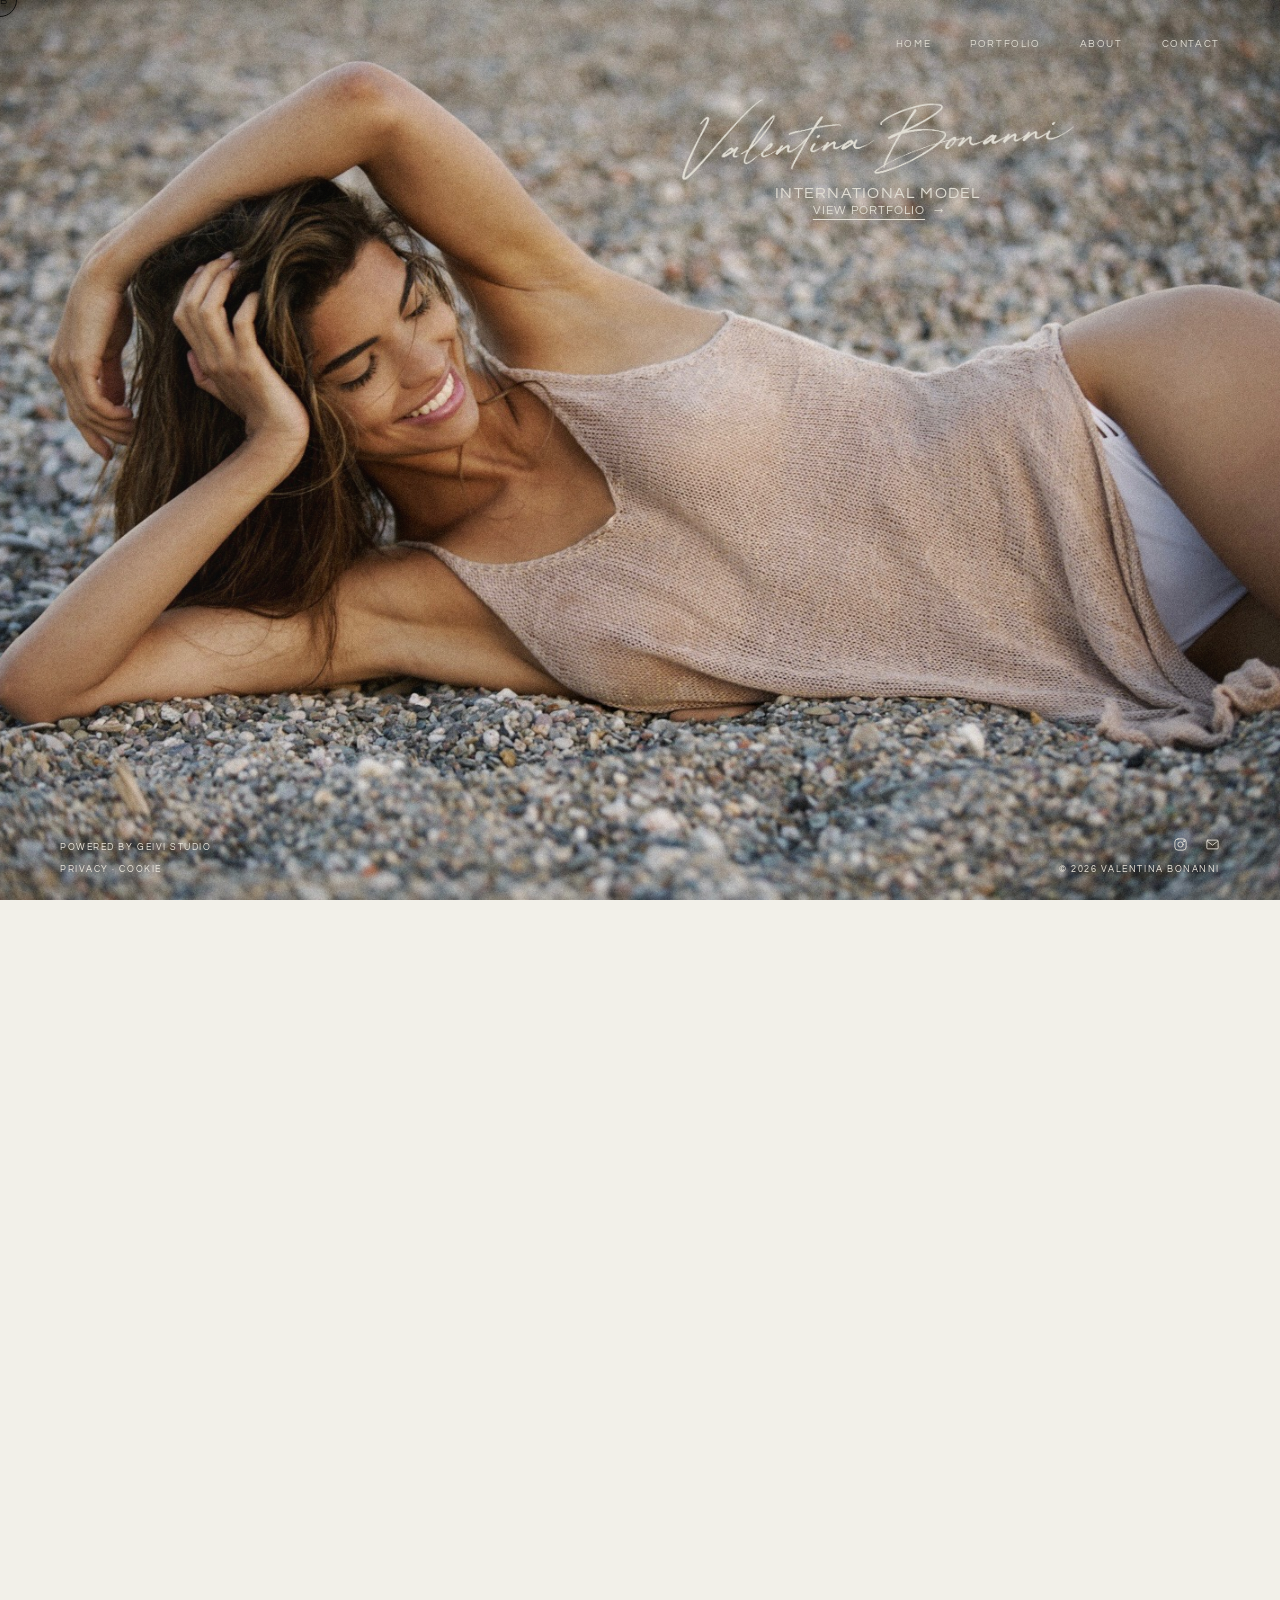
==== index.html @ 68a166e3 "bug scroll ios" ====
<!DOCTYPE html>

<html lang="en">

<head>
  <meta charset="utf-8" />
  <meta content="width=device-width,initial-scale=1" name="viewport" />
  <title>Valentina Bonanni — Model</title>
  <link href="https://fonts.googleapis.com" rel="preconnect" />
  <link crossorigin="" href="https://fonts.gstatic.com" rel="preconnect" />
  <link href="https://fonts.googleapis.com/css2?family=Questrial&amp;display=swap" rel="stylesheet" />
  <link href="css/style.css" rel="stylesheet" />
  <link href="css/responsive.css" rel="stylesheet" />
  <link href="favicon.ico" rel="icon" sizes="any" />
  <link href="favicon.png" rel="icon" type="image/png" />
  <link href="apple-touch-icon.png" rel="apple-touch-icon" />
  <style>
    @media (max-width: 800px) {
      .home-body .home-identity {
        transform: translateY(-10px) !important;
      }

      .home-body .home-copy {
        transform: translateY(-20px) !important;
      }

      .home-body .cta {
        font-size: 12px;
        opacity: 0.6;
      }
    }
  </style>
</head>

<body class="home-body" data-root=".">
  <header class="site-header home-header">
    <button aria-label="Menu" class="menu-toggle"><span></span><span></span></button>
    <nav class="nav"><a data-i18n="nav.home" href="index.html">HOME</a><a data-i18n="nav.portfolio"
        href="portfolio.html">PORTFOLIO</a><a data-i18n="nav.about" href="about.html">ABOUT</a><a
        data-i18n="nav.contact" href="contact.html">CONTACT</a></nav>
  </header>
  <div class="home-scroll-track">
  <div class="home-scroll-stage">
  <main class="home-hero" data-featured="home">
    <div class="home-identity">
      <a aria-label="Valentina Bonanni home" class="signature logo-signature" href="index.html"><img
          alt="Valentina Bonanni" src="assets/images/logo/valentina-bonanni-signature-home.png" /></a>
      <div class="home-identity-copy">
        <span class="home-role" data-i18n="home.role">INTERNATIONAL MODEL</span>
        <a class="home-identity-cta" href="portfolio.html"><span data-i18n="home.cta" style="text-decoration: underline; text-underline-offset: 5px; text-decoration-thickness: 1px;">VIEW PORTFOLIO</span><span
            aria-hidden="true">→</span></a>
      </div>
    </div>

    <div class="home-copy"><a class="cta" href="portfolio.html"><span data-i18n="home.cta" style="text-decoration: underline; text-underline-offset: 5px; text-decoration-thickness: 1px;">VIEW PORTFOLIO</span><span
          aria-hidden="true">→</span></a></div>
    <div class="home-footer" aria-label="Home footer">
      <span class="home-powered">POWERED BY GEIVI STUDIO</span>
      <span class="home-socials">
        <a href="https://www.instagram.com/valentinabonannir/" aria-label="Instagram" target="_blank"
          rel="noopener noreferrer"><svg viewBox="0 0 24 24" aria-hidden="true">
            <rect x="3" y="3" width="18" height="18" rx="5"></rect>
            <circle cx="12" cy="12" r="4.2"></circle>
            <circle cx="17.4" cy="6.7" r="1"></circle>
          </svg></a>
        <a href="contact.html" aria-label="Contact"><svg viewBox="0 0 24 24" aria-hidden="true">
            <rect x="3" y="5" width="18" height="14" rx="1.5"></rect>
            <path d="M4 7l8 6 8-6"></path>
          </svg></a>
      </span>
      <span class="home-legal"><span>PRIVACY</span><span aria-hidden="true"> · </span><span>COOKIE</span></span>
      <span class="home-copyright">© 2026 VALENTINA BONANNI</span>
    </div>
  </main>
  <section class="home-editorial-panel" aria-label="Portfolio categories">
    <a class="home-editorial-cover" href="fashion.html" aria-label="Fashion"><img data-home-panel="fashion" alt="Fashion" /><div class="cover-label"><span data-i18n="portfolio.fashion">FASHION</span></div></a>
    <a class="home-editorial-cover" href="commercial.html" aria-label="Commercial"><img data-home-panel="commercial" alt="Commercial" /><div class="cover-label"><span data-i18n="portfolio.commercial">COMMERCIAL</span></div></a>
    <a class="home-editorial-cover" href="beauty.html" aria-label="Beauty"><img data-home-panel="beauty" alt="Beauty" /><div class="cover-label"><span data-i18n="portfolio.beauty">BEAUTY</span></div></a>
    <a class="home-editorial-cover" href="digitals.html" aria-label="Digitals"><img data-home-panel="digitals" alt="Digitals" /><div class="cover-label"><span data-i18n="portfolio.digitals">DIGITALS</span></div></a>
  </section>
  <section class="home-final-panel" aria-label="Final editorial image">
    <div class="home-final-footer"></div>
  </section>
  </div>
  </div>
  <script src="js/main.js"></script>
  <script src="js/home-scroll.js"></script>
</body>

</html>
---- css/style.css ----
@import url('https://fonts.googleapis.com/css2?family=Questrial&display=swap');
@import url('https://fonts.googleapis.com/css2?family=Space+Mono:wght@400;700&display=swap');

:root {
  --bg: #f2f0e9;
  --ink: #292824;
  --muted: #77736b;
  --line: #d5d0c6;
  --gap: 18px
}

* {
  box-sizing: border-box
}

html {
  scroll-behavior: smooth
}

body {
  margin: 0;
  background: var(--bg);
  color: var(--ink);
  font-family: Arial, Helvetica, sans-serif;
  font-size: 12px;
  letter-spacing: .08em
}

a {
  color: inherit;
  text-decoration: none
}

img {
  display: block;
  width: 100%
}

.shell {
  min-height: 100vh;
  padding: 28px 38px 22px;
  display: flex;
  flex-direction: column
}

.site-header {
  height: 52px;
  display: flex;
  align-items: flex-start;
  justify-content: space-between;
  position: relative;
  z-index: 5
}

.signature {
  font-family: "Brush Script MT", "Segoe Script", cursive;
  font-size: 26px;
  letter-spacing: 0;
  line-height: 1
}

.nav {
  display: flex;
  gap: 28px;
  align-items: center;
  text-transform: uppercase;
  font-size: 9px;
  letter-spacing: .14em
}

.nav a {
  padding: 4px 0;
  border-bottom: 1px solid transparent
}


.lang {
  display: flex;
  gap: 8px;
  margin-left: 12px
}

.lang button {
  border: 0;
  background: none;
  padding: 0;
  font: inherit;
  font-size: 11px;
  color: var(--muted);
  cursor: pointer
}

.lang button.active {
  color: var(--ink);
  text-decoration: underline
}

.page {
  flex: 1
}

.footer {
  min-height: 38px;
  display: flex;
  justify-content: space-between;
  align-items: flex-end;
  text-transform: uppercase;
  font-size: 8px;
  letter-spacing: .16em
}

.socials {
  display: flex;
  gap: 12px
}

.script-title {
  font-family: "Brush Script MT", "Segoe Script", cursive;
  font-size: 35px;
  font-weight: 400;
  letter-spacing: 0;
  margin: 0 0 14px
}

.eyebrow {
  text-transform: uppercase;
  line-height: 1.6;
  font-size: 10px
}

.arrow {
  margin-left: 10px
}

.home-page {
  display: grid;
  grid-template-columns: minmax(0, 1.25fr) minmax(300px, .75fr);
  gap: 5vw;
  align-items: center
}

.home-photo {
  height: calc(100vh - 140px);
  min-height: 520px;
  background: #d8d4cb url('../assets/images/home/hero.jpg') center/cover no-repeat
}

.home-copy {
  max-width: 270px
}

.home-copy h1 {
  font-size: 19px;
  line-height: 1.5;
  letter-spacing: .18em;
  font-weight: 500;
  margin: 0 0 42px
}

.cta {
  text-transform: uppercase;
  font-size: 9px;
  letter-spacing: .18em;
  border-bottom: 1px solid var(--ink);
  padding-bottom: 5px
}

.portfolio-intro {
  padding: 5vh 0 4vh;
  max-width: 420px
}

.portfolio-covers {
  display: grid;
  grid-template-columns: 1fr 1fr;
  gap: 22px;
  max-width: 900px
}

.cover {
  position: relative;
  aspect-ratio: 1.12/1;
  overflow: hidden;
  background: #d6d2ca
}

.cover img {
  height: 100%;
  object-fit: cover;
  filter: brightness(.82)
}

.cover-label {
  position: absolute;
  left: 24px;
  bottom: 24px;
  color: #fff;
  text-transform: uppercase;
  font-size: 21px;
  letter-spacing: .14em
}

.cover-label small {
  display: block;
  font-size: 8px;
  margin-top: 14px
}

.gallery-head {
  display: flex;
  justify-content: space-between;
  align-items: flex-start;
  padding: 4vh 0 3vh
}

.gallery {
  columns: 3;
  column-gap: var(--gap)
}

.gallery-item {
  break-inside: avoid;
  margin: 0 0 var(--gap);
  overflow: hidden;
  background: #ddd8cf
}

.gallery-item img {
  width: 100%;
  height: auto;
  transition: transform .5s ease
}

.gallery-item:hover img {
  transform: scale(1.015)
}

.gallery-item.tall img {
  aspect-ratio: 3/4.6;
  object-fit: cover
}

.gallery-item.portrait img {
  object-fit: cover
}

.gallery-item.square img {
  aspect-ratio: 1/1;
  object-fit: cover
}

.gallery-item.landscape img {
  aspect-ratio: 4/3;
  object-fit: cover
}

.about-wrap {
  display: grid;
  grid-template-columns: minmax(300px, 440px) minmax(300px, 520px);
  gap: 7vw;
  align-items: center;
  max-width: 1050px;
  margin: 4vh auto
}

.about-photo {
  aspect-ratio: 4/5;
  background: #d8d4cb
}

.about-photo img {
  height: 100%;
  object-fit: cover
}

.about-copy h1,
.contact-copy h1 {
  font-size: 15px;
  letter-spacing: .14em
}

.about-copy p,
.contact-copy p {
  line-height: 1.8;
  letter-spacing: .05em;
  color: #514f49;
  text-align: justify;
}

.measurements {
  border-top: 1px solid var(--line);
  margin-top: 38px;
  padding-top: 24px;
  display: grid;
  grid-template-columns: repeat(4, 1fr);
  gap: 26px
}

.measurement b {
  display: block;
  font-size: 8px;
  text-transform: uppercase;
  margin-bottom: 8px
}

.measurement span {
  font-size: 9px;
  color: #55524c
}

.contact-wrap {
  display: grid;
  grid-template-columns: 1fr minmax(300px, 440px);
  gap: 8vw;
  align-items: center;
  max-width: 1050px;
  margin: 3vh auto
}

.contact-copy {
  max-width: 410px
}

.contact-copy .script-title {
  margin-bottom: 65px
}

.contact-copy h1 {
  font-size: 45px;
  line-height: 1.35;
  margin-bottom: 24px
}

.contact-details {
  margin-top: 35px;
  display: grid;
  gap: 10px
}

.contact-details b {
  display: block;
  font-size: 9px;
  text-transform: uppercase;
  margin-bottom: 8px
}

.contact-photo img {
  height: 100%;
  object-fit: cover
}

.placeholder {
  height: 100%;
  display: grid;
  place-items: center;
  color: #77736b;
  text-transform: uppercase;
  font-size: 9px;
  letter-spacing: .16em;
  border: 1px solid #d4cfc5
}

.menu-toggle {
  display: none;
  border: 0;
  background: none;
  font-size: 20px
}

.empty {
  padding: 80px 0;
  color: var(--muted)
}

/* V2: signature identity + four portfolio worlds */
.signature,
.footer-signature,
.script-title {
  font-family: "Snell Roundhand", "Segoe Script", "Brush Script MT", cursive;
  font-weight: 400;
  letter-spacing: 3.5px
}

.footer {
  position: relative
}

.footer-signature {
  position: absolute;
  left: 50%;
  transform: translateX(-50%);
  bottom: -1px;
  font-size: 23px;
  white-space: nowrap;
  text-transform: none
}

.home-categories {
  display: grid;
  grid-template-columns: repeat(4, 1fr);
  border-top: 1px solid var(--line);
  border-bottom: 1px solid var(--line);
  margin: 34px 0 28px
}

.home-category {
  min-height: 112px;
  padding: 22px 20px;
  display: flex;
  align-items: flex-end;
  justify-content: space-between;
  border-right: 1px solid var(--line);
  font-family: "Snell Roundhand", "Segoe Script", "Brush Script MT", cursive;
  font-size: 29px;
  letter-spacing: 0;
  transition: background .25s ease
}

.home-category:last-child {
  border-right: 0
}

.home-category:hover {
  background: rgba(41, 40, 36, .035)
}

.category-arrow {
  font-family: Arial, Helvetica, sans-serif;
  font-size: 13px;
  margin-bottom: 7px
}

.portfolio-covers-four {
  grid-template-columns: repeat(4, 1fr);
  max-width: 1180px
}

.portfolio-covers-four .cover {
  aspect-ratio: 4/6
}

.portfolio-covers-four .cover-label {
  left: 18px;
  bottom: 18px
}

.about-copy>.script-title {
  font-size: 48px;
  margin-bottom: 24px
}


/* V3: sticky navigation */
.site-header {
  position: sticky;
  top: 0;
  z-index: 100;
  height: 64px;
  align-items: center;
  margin: -28px -38px 0;
  padding: 12px 38px 10px;
  background: linear-gradient(180deg, rgba(207, 202, 191, .98) 0%, rgba(225, 221, 211, .96) 62%, rgba(242, 240, 233, .92) 100%);
  backdrop-filter: blur(10px);
  -webkit-backdrop-filter: blur(10px);
  border-bottom: 1px solid rgba(41, 40, 36, .08)
}

.category-topline {
  display: flex;
  align-items: center;
  gap: 22px
}

.home-back {
  width: 38px;
  height: 38px;
  border: 1px solid rgba(41, 40, 36, .32);
  border-radius: 50%;
  display: inline-flex;
  align-items: center;
  justify-content: center;
  flex: 0 0 auto;
  transition: transform .25s ease, background .25s ease, border-color .25s ease
}

.home-back svg {
  width: 17px;
  height: 17px;
  fill: none;
  stroke: currentColor;
  stroke-width: 1.25;
  stroke-linecap: round;
  stroke-linejoin: round
}

.home-back:hover {
  transform: translateX(-3px);
  background: rgba(41, 40, 36, .055);
  border-color: rgba(41, 40, 36, .58)
}

/* V4 — approved home direction */
.home-body {
  min-height: 100vh;
  background: #c9c3b9;
  color: #272622;
  overflow-x: hidden;
  font-family: "Inter", "Helvetica Neue", Arial, sans-serif
}

.home-body .site-header {
  position: fixed;
  top: 0;
  left: 0;
  right: 0;
  margin: 0;
  height: 88px;
  padding: 25px 4.7vw;
  align-items: center;
  background: transparent;
  border: 0;
  color: #292824;
  transition: background .35s ease, color .35s ease, box-shadow .35s ease;
  z-index: 1000
}

.home-body .site-header.scrolled {
  background: linear-gradient(180deg, rgba(32, 30, 27, .88), rgba(32, 30, 27, .70));
  color: #f4f0e8;
  box-shadow: 0 1px 0 rgba(255, 255, 255, .08);
  backdrop-filter: blur(10px);
  -webkit-backdrop-filter: blur(10px)
}

.home-body .signature {
  font-family: "Italianno", "Snell Roundhand", "Segoe Script", cursive;
  font-size: 38px;
  line-height: 1;
  color: inherit;
  text-shadow: 0 1px 12px rgba(245, 240, 231, .18)
}

.home-body .nav {
  gap: 39px;
  font-family: "Inter", "Helvetica Neue", sans-serif;
  font-size: 8px;
  font-weight: 400;
  letter-spacing: .16em;
  color: inherit
}

.home-body .nav a {
  border: 0;
  padding: 5px 0
}

.home-body .nav a:hover {
  opacity: .55
}

.home-hero {
  position: relative;
  width: 100%;
  height: 100vh;
  min-height: 620px;
  background-position: center center;
  background-size: cover;
  background-repeat: no-repeat
}

.home-hero::after {
  content: "";
  position: absolute;
  inset: 0;
  background: linear-gradient(90deg, rgba(240, 235, 225, .06), transparent 48%, rgba(240, 235, 225, .04));
  pointer-events: none
}

.home-body .home-copy {
  position: absolute;
  z-index: 2;
  left: 68%;
  top: 49%;
  transform: translateY(-50%);
  width: 270px;
  color: #302f2b
}

.home-body .home-copy h1 {
  font-family: "Inter", "Helvetica Neue", sans-serif;
  font-size: 26px;
  font-weight: 500;
  line-height: 1.42;
  letter-spacing: .15em;
  margin: 0 0 58px;
  text-transform: uppercase
}

.home-body .cta {
  display: inline-flex;
  align-items: center;
  gap: 20px;
  border: 0;
  padding: 0;
  font-family: "Inter", "Helvetica Neue", sans-serif;
  font-size: 12px;
  font-weight: 700;
  letter-spacing: .19em;
  text-transform: uppercase;
  transition: gap .25s ease, opacity .25s ease
}

.home-body .cta:hover {
  gap: 27px;
  opacity: .65
}

.home-footer {
  position: absolute;
  z-index: 5;
  left: 0;
  right: 0;
  bottom: 0;
  height: 68px;
  padding: 0 4.7vw 26px;
  display: flex;
  align-items: flex-end;
  justify-content: space-between;
  color: #eee9df;
  font-family: "Inter", "Helvetica Neue", sans-serif;
  font-size: 7px;
  font-weight: 400;
  letter-spacing: .17em;
  text-transform: uppercase;
  text-shadow: 0 1px 7px rgba(0, 0, 0, .25)
}

.home-socials {
  display: flex;
  align-items: center;
  gap: 17px
}

.home-socials a {
  display: block;
  width: 15px;
  height: 15px
}

.home-socials svg {
  width: 15px;
  height: 15px;
  fill: none;
  stroke: currentColor;
  stroke-width: 1.35;
  stroke-linecap: round;
  stroke-linejoin: round
}

/* V7 — signature logo + VB custom cursor */
.logo-signature {
  display: block;
  width: 190px;
  height: auto;
  line-height: 0
}

.logo-signature img {
  display: block;
  width: 100%;
  height: auto;
  object-fit: contain
}

.home-body .logo-signature {
  width: 205px
}

.vb-cursor {
  position: fixed;
  left: 0;
  top: 0;
  z-index: 99999;
  width: 34px;
  height: 34px;
  border: 1px solid currentColor;
  border-radius: 50%;
  display: flex;
  align-items: center;
  justify-content: center;
  font-family: "Bodoni Moda", serif;
  font-size: 11px;
  font-weight: 400;
  letter-spacing: .03em;
  color: #292824;
  pointer-events: none;
  transform: translate(-50%, -50%);
  transition: width .18s ease, height .18s ease, color .25s ease, background .25s ease, border-color .25s ease;
  mix-blend-mode: difference
}

.vb-cursor::after {
  content: "VB"
}

.vb-cursor.is-link {
  width: 44px;
  height: 44px
}

@media (pointer:fine) {

  body,
  body a,
  body button {
    cursor: none
  }
}

@media (pointer:coarse),
(max-width:800px) {
  .vb-cursor {
    display: none !important
  }

  body,
  body a,
  body button {
    cursor: auto
  }
}

/* V8 — clean transparent signature + darker VB cursor */
.logo-signature img {
  background: transparent !important
}

.vb-cursor {
  color: #11110f;
  border-color: #11110f;
  border-width: 1.5px;
  background: rgba(17, 17, 15, .08);
  mix-blend-mode: normal;
  font-weight: 500
}

.vb-cursor.is-link {
  background: rgba(17, 17, 15, .13)
}


/* V10 — Space Mono typography + refined portfolio hover */
body,
.nav,
.lang button,
.eyebrow,
.cta,
.cover-label,
.cover-label small,
.gallery-head>span,
.about-copy,
.about-copy h1,
.about-copy p,
.measurements,
.measurement b,
.measurement span,
.contact-copy h1,
.contact-copy p,
.contact-details,
.contact-details b,
.footer,
.home-body,
.home-body .nav,
.home-body .home-copy h1,
.home-body .cta,
.home-footer,
.category-arrow,
.empty,
.placeholder,
.menu-toggle {
  font-family: 'Space Mono', monospace;
}

/* About is intentionally NOT an editorial/script title. */
.about-copy>.script-title {
  font-family: 'Space Mono', monospace;
  font-weight: 400;
  letter-spacing: .08em;
}

/* These page titles keep the established editorial/script identity. */
.portfolio-intro>.script-title,
.category-topline>.script-title,
.contact-copy>.script-title {
  font-family: "Snell Roundhand", "Segoe Script", "Brush Script MT", cursive;
  font-weight: 400;
  letter-spacing: 0;
}

/* Elegant zoom for the four Portfolio cover images. */
.portfolio-covers .cover img {
  transform: scale(1);
  transition: transform .85s cubic-bezier(.22, .61, .36, 1), filter .55s ease;
  will-change: transform;
}

.portfolio-covers .cover:hover img {
  transform: scale(1.055);
  filter: brightness(.88);
}

.portfolio-covers .cover-label {
  transition: transform .55s cubic-bezier(.22, .61, .36, 1);
}

.portfolio-covers .cover:hover .cover-label {
  transform: translateY(-4px);
}

/* V11 — Portfolio footer uses the real signature asset and icon-only socials */
.footer-logo {
  width: 150px;
  height: auto;
  line-height: 0;
  bottom: -4px
}

.footer-logo img {
  display: block;
  width: 100%;
  height: auto;
  background: transparent;
  object-fit: contain
}

.footer-icons {
  display: flex;
  align-items: center;
  gap: 17px
}

.footer-icons a {
  display: block;
  width: 15px;
  height: 15px;
  line-height: 0
}

.footer-icons svg {
  display: block;
  width: 15px;
  height: 15px;
  fill: none;
  stroke: currentColor;
  stroke-width: 1.35;
  stroke-linecap: round;
  stroke-linejoin: round
}


/* V12 repaired — breathing room, unified footer, reliable image reveal */
.portfolio-page,
.gallery-page {
  padding-bottom: 2px
}

.home-back {
  display: inline-flex !important;
  align-items: center;
  justify-content: center;
  width: auto !important;
  height: auto !important;
  border: 0 !important;
  border-radius: 0 !important;
  font-family: "Space Mono", monospace;
  font-size: 24px;
  font-weight: 400;
  line-height: 1;
  color: var(--ink);
  transition: transform .35s cubic-bezier(.22, .61, .36, 1), opacity .25s ease
}

.home-back:hover {
  transform: translateX(-4px);
  opacity: .58
}

.footer-logo {
  position: absolute;
  left: 88%;
  transform: translateX(-50%);
  width: 150px;
  height: auto;
  line-height: 0;
  bottom: -4px
}

.footer-logo img {
  display: block;
  width: 100%;
  height: auto;
  background: transparent;
  object-fit: contain
}

.footer-icons {
  display: flex;
  align-items: center;
  gap: 17px
}

.footer-icons a {
  display: block;
  width: 15px;
  height: 15px;
  line-height: 0
}

.footer-icons svg {
  display: block;
  width: 15px;
  height: 15px;
  fill: none;
  stroke: currentColor;
  stroke-width: 1.35;
  stroke-linecap: round;
  stroke-linejoin: round
}

/* Elements remain visible by default. JS only adds .reveal-ready when observer is active. */
.portfolio-covers .cover img,
.gallery-item img {
  transition: transform .8s cubic-bezier(.22, .61, .36, 1), filter .55s ease
}

.portfolio-covers .cover:hover img,
.gallery-item:hover img {
  transform: scale(1.035)
}

.reveal-ready {
  opacity: 0;
  transform: translateY(26px);
  transition: opacity .82s ease, transform .82s cubic-bezier(.22, .61, .36, 1)
}

.reveal-ready.is-visible {
  opacity: 1;
  transform: translateY(0);
  border-radius: 10px;
}

@media (prefers-reduced-motion:reduce) {
  .reveal-ready {
    opacity: 1 !important;
    transform: none !important;
    transition: none !important
  }

  .portfolio-covers .cover img,
  .gallery-item img {
    transition: none !important
  }
}

/* V13 — Portfolio cinematic hover: muted at rest, full colour + VIEW on hover */
.portfolio-covers .cover::after {
  content: "";
  position: absolute;
  inset: 0;
  z-index: 1;
  background: rgba(18, 17, 15, .22);
  pointer-events: none;
  transition: background .75s cubic-bezier(.22, .61, .36, 1);
}

.portfolio-covers .cover img {
  filter: brightness(.72) saturate(.72);
  transform: scale(1);
  transition: transform .9s cubic-bezier(.22, .61, .36, 1), filter .75s cubic-bezier(.22, .61, .36, 1);
}

.portfolio-covers .cover:hover img {
  filter: brightness(1) saturate(1);
  transform: scale(1.07);
}

.portfolio-covers .cover:hover::after {
  background: rgba(18, 17, 15, .03)
}

.portfolio-covers .cover-label {
  z-index: 2
}

.portfolio-covers .cover-label small {
  display: none
}

.portfolio-covers .cover::before {
  content: "VIEW  →";
  position: absolute;
  left: 50%;
  top: 50%;
  z-index: 3;
  transform: translate(-50%, -38%);
  opacity: 0;
  color: #fff;
  font-family: 'Space Mono', monospace;
  font-size: 10px;
  font-weight: 400;
  letter-spacing: .20em;
  line-height: 1;
  white-space: nowrap;
  pointer-events: none;
  transition: opacity .45s ease, transform .55s cubic-bezier(.22, .61, .36, 1);
}

.portfolio-covers .cover:hover::before {
  opacity: 1;
  transform: translate(-50%, -50%);
}

@media (hover:none) {
  .portfolio-covers .cover::before {
    display: none
  }

  .portfolio-covers .cover img {
    filter: brightness(.84) saturate(.88)
  }
}

@media (prefers-reduced-motion:reduce) {

  .portfolio-covers .cover::before,
  .portfolio-covers .cover::after {
    transition: none !important
  }
}

/* V14 — slower, more visible VIEW entrance / exit */
.portfolio-covers .cover::before {
  font-size: 16px;
  font-weight: 500;
  letter-spacing: .24em;
  transform: translate(-50%, -22%);
  opacity: 0;
  transition:
    opacity .85s cubic-bezier(.22, .61, .36, 1),
    transform 1.05s cubic-bezier(.16, 1, .3, 1),
    letter-spacing 1.05s cubic-bezier(.16, 1, .3, 1);
}

.portfolio-covers .cover:hover::before {
  opacity: 1;
  transform: translate(-50%, -50%);
  letter-spacing: .18em;
  transition-delay: .10s;
}

/* V15 — unified navigation typography */
.nav,
.home-body .nav {
  font-size: 10px;
  font-weight: 500;
}


/* V16 — About composition + truly transparent Home header at top */
.about-wrap {
  display: block;
  max-width: 1050px;
  margin: 4vh auto
}

.about-top {
  display: grid;
  grid-template-columns: minmax(300px, 440px) minmax(300px, 520px);
  gap: 7vw;
  align-items: start
}

.about-copy {
  padding-top: 0
}

.about-copy>.script-title {
  margin-top: 0
}

.about-inline-signature {
  width: 190px;
  max-width: 55%;
  height: auto;
  margin-top: 28px;
  background: transparent;
  object-fit: contain
}

.about-wrap>.measurements {
  width: 100%;
  margin-top: 38px;
  padding-top: 24px
}

.home-body .site-header:not(.scrolled) {
  background: transparent !important;
  background-color: transparent !important;
  box-shadow: none !important;
  backdrop-filter: none !important;
  -webkit-backdrop-filter: none !important;
  border-bottom-color: transparent !important
}


/* V17 — requested refinements */
.home-body .site-header.scrolled {
  background: linear-gradient(180deg, rgb(32 30 27 / 33%), rgb(32 30 27 / 24%));
  box-shadow: 0 1px 0 rgba(255, 255, 255, .035);
  backdrop-filter: blur(7px);
  -webkit-backdrop-filter: blur(7px);
}

.about-wrap {
  margin-bottom: 100px;
}

.contact-wrap {
  margin-bottom: 100px;
}

.measurements-section {
  width: 100%;
  border-top: 1px solid var(--line);
  margin-top: 38px;
  padding-top: 24px;
}

.measurements-section {
  margin-bottom: 80px;
}

.measurements-title {
  margin: 0 0 26px;
  font-family: 'Space Mono', monospace;
  font-size: 10px;
  font-weight: 500;
  letter-spacing: .14em;
  text-transform: uppercase;
}

.about-wrap>.measurements-section .measurements {
  border-top: 0;
  margin-top: 0;
  padding-top: 0;
}

.home-back {
  font-size: 0 !important;
  line-height: 0;
}

.home-back svg {
  width: 27px;
  height: 14px;
  fill: none;
  stroke: currentColor;
  stroke-width: .85;
  stroke-linecap: round;
  stroke-linejoin: round;
  overflow: visible;
}

/* V18 — full-width portfolio covers */
.portfolio-covers.portfolio-covers-four {
  width: 100%;
  max-width: none;
  grid-template-columns: repeat(4, minmax(0, 1fr));
}


/* V22 — Contact mobile hierarchy: title above, copy + photo below */
.contact-mobile-title {
  display: none;
}

.contact-mobile-layout {
  max-width: 1050px;
  margin: 3vh auto;
}

.contact-mobile-layout>.contact-wrap {
  margin-left: 0;
  margin-right: 0;
}


/* V25 — unified About/Contact hierarchy on desktop and mobile */
.about-page-title,
.contact-page-title {
  display: block;
  margin: 0 0 34px;
  letter-spacing: 3.5px;
}

.about-copy-title {
  display: block;
  margin: 0 0 18px;
  font-family: 'Space Mono', monospace;
  font-size: 12px;
  font-weight: 500;
  line-height: 1.35;
  letter-spacing: .12em;
  text-transform: uppercase;
}

.contact-mobile-layout>.contact-wrap {
  margin-top: 0;
}

/* V28 — elegant contact form */
.contact-form {
  margin-top: 30px;
  display: grid;
  gap: 20px;
  max-width: 100%;
  position: relative;
  z-index: 30;
}

.contact-form label {
  display: grid;
  gap: 8px
}

.contact-form label>span {
  font-family: 'Space Mono', monospace;
  font-size: 8px;
  font-weight: 700;
  letter-spacing: .16em;
  text-transform: uppercase
}

.contact-form input,
.contact-form select,
.contact-form textarea {
  width: 100%;
  border: 0;
  border-bottom: 1px solid var(--line);
  border-radius: 0;
  background: transparent;
  color: var(--ink);
  padding: 7px 0 10px;
  font: 400 10px/1.6 'Space Mono', monospace;
  letter-spacing: .04em;
  outline: none
}

.contact-form textarea {
  resize: vertical;
  min-height: 74px
}

.contact-form select {
  appearance: none;
  -webkit-appearance: none;
  background-image: linear-gradient(45deg, transparent 50%, var(--ink) 50%), linear-gradient(135deg, var(--ink) 50%, transparent 50%);
  background-position: calc(100% - 8px) 50%, calc(100% - 4px) 50%;
  background-size: 4px 4px, 4px 4px;
  background-repeat: no-repeat;
  padding-right: 20px
}

.contact-form input:focus,
.contact-form select:focus,
.contact-form textarea:focus {
  border-bottom-color: var(--ink)
}

.contact-form button {
  margin-top: 4px;
  width: 100%;
  border: 1px solid var(--ink);
  background: var(--ink);
  color: var(--bg);
  padding: 14px 18px;
  display: flex;
  justify-content: center;
  align-items: center;
  gap: 24px;
  font: 700 9px/1 'Space Mono', monospace;
  letter-spacing: .18em;
  text-transform: uppercase;
  cursor: pointer;
  transition: background .3s ease, color .3s ease
}

.contact-form button:hover {
  background: transparent;
  color: var(--ink)
}

/* V31 — Representation / interactive Europe map */
.representation {
  position: relative
}

.representation-head {
  display: flex;
  justify-content: space-between;
  align-items: flex-end;
  gap: 40px;
  margin-bottom: 26px
}

.representation-kicker {
  margin: 0 0 16px;
  font-family: 'Space Mono', monospace;
  font-size: 9px;
  font-weight: 500;
  letter-spacing: .18em;
  text-transform: uppercase;
  color: var(--muted)
}

.representation-head h2 {
  margin: 0;
  font-family: "Snell Roundhand", "Segoe Script", "Brush Script MT", cursive;
  font-size: 44px;
  font-weight: 400;
  letter-spacing: 0;
  line-height: 1
}

.representation-copy {
  max-width: 330px;
  margin: 0 0 3px;
  font-family: 'Space Mono', monospace;
  font-size: 9px;
  line-height: 1.8;
  letter-spacing: .05em;
  color: var(--muted)
}

.representation-map {
  position: relative;
  width: 100%;
  height: min(61vw, 650px);
  min-height: 500px;
  overflow: hidden;
  background: linear-gradient(180deg, rgba(255, 255, 255, .08), rgba(255, 255, 255, 0));
  border-top: 1px solid rgba(41, 40, 36, .08);
}

.europe-map {
  position: absolute;
  inset: 3% 3% 0;
  width: 94%;
  height: 94%;
  overflow: visible
}

.map-lines {
  fill: rgba(41, 40, 36, .018);
  stroke: rgba(41, 40, 36, .31);
  stroke-width: 1.1;
  vector-effect: non-scaling-stroke
}

.map-detail {
  fill: none;
  stroke: rgba(41, 40, 36, .10);
  stroke-width: .7;
  stroke-dasharray: 2 7;
  vector-effect: non-scaling-stroke
}

.agency-marker {
  position: absolute;
  z-index: 3;
  display: flex;
  align-items: center;
  gap: 9px;
  transform: translate(-9px, -9px);
  font-family: 'Space Mono', monospace
}

.agency-marker button {
  position: relative;
  width: 18px;
  height: 18px;
  padding: 0;
  border: 0;
  background: transparent;
  cursor: pointer
}

.agency-marker button::before {
  content: "";
  position: absolute;
  inset: 1px;
  border: 1px solid rgba(41, 40, 36, .35);
  border-radius: 50%;
  transform: scale(.65);
  opacity: 0;
  transition: transform .6s cubic-bezier(.16, 1, .3, 1), opacity .45s ease
}

.agency-marker button::after {
  content: "";
  position: absolute;
  inset: 7px;
  border-radius: 50%;
  background: var(--ink);
  transition: transform .45s cubic-bezier(.16, 1, .3, 1)
}

.agency-marker button span {
  position: absolute;
  inset: 5px;
  border: 1px solid rgba(41, 40, 36, .42);
  border-radius: 50%;
  animation: agencyPulse 3.2s ease-out infinite
}

.agency-marker em {
  font-style: normal;
  font-size: 8px;
  font-weight: 500;
  letter-spacing: .12em;
  text-transform: uppercase;
  white-space: nowrap;
  transition: opacity .35s ease, transform .45s cubic-bezier(.16, 1, .3, 1)
}

.agency-marker:hover button::before,
.agency-marker.is-active button::before {
  transform: scale(1.35);
  opacity: 1
}

.agency-marker:hover button::after,
.agency-marker.is-active button::after {
  transform: scale(1.7)
}

.agency-marker:hover em,
.agency-marker.is-active em {
  transform: translateX(4px)
}

.marker-london {
  left: 36.5%;
  top: 43%
}

.marker-milan {
  left: 52.7%;
  top: 62.5%
}

.marker-barcelona {
  left: 39.2%;
  top: 70.5%
}

.marker-madrid {
  left: 31.6%;
  top: 72.5%
}

.marker-stockholm {
  left: 62.4%;
  top: 25%
}

.agency-card {
  position: absolute;
  z-index: 4;
  right: 5.5%;
  top: 12%;
  width: min(330px, 29vw);
  min-height: 190px;
  padding: 27px 28px 25px;
  background: rgba(242, 240, 233, .94);
  border: 1px solid rgba(41, 40, 36, .22);
  box-shadow: 0 20px 60px rgba(41, 40, 36, .07);
  backdrop-filter: blur(8px);
  -webkit-backdrop-filter: blur(8px);
  opacity: 0;
  transform: translateY(14px);
  pointer-events: none;
  transition: opacity .5s ease, transform .65s cubic-bezier(.16, 1, .3, 1)
}

.agency-card::before {
  content: "";
  position: absolute;
  left: -72px;
  top: 54px;
  width: 72px;
  border-top: 1px solid rgba(41, 40, 36, .30);
  transform: scaleX(0);
  transform-origin: right;
  transition: transform .7s cubic-bezier(.16, 1, .3, 1)
}

.agency-card.is-visible {
  opacity: 1;
  transform: translateY(0);
  pointer-events: auto
}

.agency-card.is-visible::before {
  transform: scaleX(1)
}

.agency-card-city {
  margin: 0 0 10px;
  font-family: 'Space Mono', monospace;
  font-size: 8px;
  letter-spacing: .12em;
  text-transform: uppercase;
  color: var(--muted)
}

.agency-card h3 {
  margin: 0 0 28px;
  font-family: 'Space Mono', monospace;
  font-size: 14px;
  font-weight: 500;
  letter-spacing: .05em;
  text-transform: uppercase
}

.agency-card-link {
  display: inline-flex;
  align-items: center;
  gap: 14px;
  padding-bottom: 4px;
  border-bottom: 1px solid var(--ink);
  font-family: 'Space Mono', monospace;
  font-size: 8px;
  letter-spacing: .14em;
  text-transform: uppercase
}

.agency-card-link span {
  transition: transform .3s ease
}

.agency-card-link:not(.is-disabled):hover span {
  transform: translateX(4px)
}

.agency-card-link.is-disabled {
  opacity: .38;
  pointer-events: none
}

.representation-note {
  margin: 17px 0 0;
  text-align: right;
  font-family: 'Space Mono', monospace;
  font-size: 7px;
  letter-spacing: .16em;
  color: var(--muted)
}

@keyframes agencyPulse {
  0% {
    transform: scale(.6);
    opacity: .55
  }

  70%,
  100% {
    transform: scale(2.2);
    opacity: 0
  }
}

@media(prefers-reduced-motion:reduce) {
  .agency-marker button span {
    animation: none
  }

  .agency-card,
  .agency-card::before,
  .agency-marker * {
    transition: none !important
  }
}

/* V32 — recognisable Europe map + agency card anchored to each city */
.representation-map {
  overflow: hidden
}

.europe-map {
  position: absolute;
  inset: 3% 4% 3%;
  width: 92%;
  height: 94%;
  object-fit: contain;
  opacity: .72;
  filter: contrast(.9)
}

.marker-london {
  left: 31.4%;
  top: 53.7%
}

.marker-milan {
  left: 48.5%;
  top: 69.0%
}

.marker-barcelona {
  left: 35.6%;
  top: 79.0%
}

.marker-madrid {
  left: 24.8%;
  top: 81.5%
}

.marker-stockholm {
  left: 64.7%;
  top: 34.3%
}

.agency-card {
  left: 0;
  right: auto;
  top: 0;
  width: min(300px, 28vw);
  min-height: 176px;
  opacity: 0;
  transform: translateY(8px);
  transition: opacity .35s ease, transform .5s cubic-bezier(.16, 1, .3, 1)
}

.agency-card::before {
  display: none
}

.agency-card.is-visible {
  transform: translateY(0)
}

.agency-connector {
  position: absolute;
  z-index: 3;
  height: 1px;
  background: rgba(41, 40, 36, .34);
  transform-origin: 0 50%;
  opacity: 0;
  pointer-events: none;
  transition: opacity .3s ease
}

.agency-connector.is-visible {
  opacity: 1
}

/* V33 — refined map + elegant city hover */
.agency-marker em {
  transform-origin: left center;
  transition: opacity .35s ease, transform .5s cubic-bezier(.16, 1, .3, 1), font-size .45s cubic-bezier(.16, 1, .3, 1), font-weight .35s ease, letter-spacing .45s ease
}

@media (hover:hover) and (pointer:fine) {

  .agency-marker:hover em,
  .agency-marker.is-active em {
    font-size: 11px;
    font-weight: 700;
    letter-spacing: .16em;
    transform: translateX(6px)
  }
}

.agency-card {
  transition: opacity .38s ease, transform .55s cubic-bezier(.16, 1, .3, 1), visibility 0s linear .38s;
  visibility: hidden
}

.agency-card.is-visible {
  visibility: visible;
  transition: opacity .38s ease, transform .55s cubic-bezier(.16, 1, .3, 1), visibility 0s linear 0s
}

.agency-connector {
  transition: opacity .38s ease, width .5s cubic-bezier(.16, 1, .3, 1)
}

/* V34 — geographic Europe silhouette, simplified from real coastline data */
.marker-london {
  left: 28.6%;
  top: 55.0%
}

.marker-milan {
  left: 48.3%;
  top: 70.0%
}

.marker-barcelona {
  left: 33.5%;
  top: 77.6%
}

.marker-madrid {
  left: 21.0%;
  top: 82.6%
}

.marker-stockholm {
  left: 63.8%;
  top: 35.5%
}

/* V37 — representation micro-interactions */
.agency-marker em {
  font-size: 12px;
  transition: opacity .28s ease, transform .42s cubic-bezier(.16, 1, .3, 1), font-size .38s cubic-bezier(.16, 1, .3, 1), font-weight .3s ease, letter-spacing .38s ease;
}

@media (hover:hover) and (pointer:fine) {

  .agency-marker:hover em,
  .agency-marker.is-active em {
    font-size: 14px;
    font-weight: 600;
    letter-spacing: .15em;
    transform: translateX(6px);
  }
}

.agency-card {
  background: rgba(242, 240, 233, .96);
  border: 1px solid rgba(41, 40, 36, .16);
  box-shadow: none;
  opacity: 0;
  visibility: hidden;
  transform: translateY(7px) scale(.975);
  transform-origin: var(--card-origin, left center);
  transition: opacity .24s ease .16s, transform .5s cubic-bezier(.16, 1, .3, 1) .10s, visibility 0s linear .5s;
}

.agency-card.is-visible {
  opacity: 1;
  visibility: visible;
  transform: translateY(0) scale(1);
  transition: opacity .32s ease .12s, transform .55s cubic-bezier(.16, 1, .3, 1) .08s, visibility 0s;
}

.agency-card-city,
.agency-card h3,
.agency-card-link {
  opacity: 0;
  transform: translateY(6px);
  transition: opacity .25s ease, transform .42s cubic-bezier(.16, 1, .3, 1);
}

.agency-card.is-visible .agency-card-city {
  opacity: 1;
  transform: none;
  transition-delay: .22s
}

.agency-card.is-visible h3 {
  opacity: 1;
  transform: none;
  transition-delay: .28s
}

.agency-card.is-visible .agency-card-link {
  opacity: 1;
  transform: none;
  transition-delay: .35s
}

.agency-connector {
  opacity: 0;
  transition: opacity .2s ease;
}

.agency-connector.is-visible {
  opacity: 1
}

@media(prefers-reduced-motion:reduce) {

  .agency-card-city,
  .agency-card h3,
  .agency-card-link {
    opacity: 1;
    transform: none;
    transition: none !important
  }
}

/* V38 — slow editorial pulse for representation markers */
.agency-marker button span {
  inset: 5px;
  border: 1px solid rgba(41, 40, 36, .38);
  animation: agencyPulseV38 2.4s cubic-bezier(.22, .61, .36, 1) infinite;
  transform-origin: center;
  pointer-events: none;
}

@keyframes agencyPulseV38 {
  0% {
    transform: scale(.75);
    opacity: .52
  }

  18% {
    opacity: .42
  }

  72%,
  100% {
    transform: scale(2.25);
    opacity: 0
  }
}

.agency-marker:hover button span,
.agency-marker.is-active button span,
.agency-marker:focus-within button span {
  animation-play-state: paused;
  opacity: 0;
}

@media(prefers-reduced-motion:reduce) {
  .agency-marker button span {
    animation: none;
    opacity: 0
  }
}


/* V41 — 4s progressive Europe outline draw; isolated from cursor/card logic */
.europe-map-draw path {
  stroke-dasharray: 1;
  stroke-dashoffset: 1;
  opacity: 0;
}

.representation.is-map-drawn .europe-map-draw path {
  animation: drawEuropeCoast 4s cubic-bezier(.55, .08, .25, 1) forwards;
}

.representation.is-map-drawn .europe-map-draw path:nth-child(2n) {
  animation-delay: .08s;
}

.representation.is-map-drawn .europe-map-draw path:nth-child(3n) {
  animation-delay: .14s;
}

@keyframes drawEuropeCoast {
  0% {
    stroke-dashoffset: 1;
    opacity: 0;
  }

  8% {
    opacity: .35;
  }

  100% {
    stroke-dashoffset: 0;
    opacity: 1;
  }
}

@media (prefers-reduced-motion: reduce) {
  .europe-map-draw path {
    stroke-dashoffset: 0;
    opacity: 1 !important;
    animation: none !important;
  }
}

/* V42 — Milan marker slightly farther east */
.marker-milan {
  left: 50.3%;
}

/* V43 — map and markers share one 1000:650 coordinate system */
.map-coordinate-stage {
  position: absolute;
  left: 50%;
  top: 50%;
  width: 92%;
  aspect-ratio: 1000 / 650;
  transform: translate(-50%, -50%);
  z-index: 1;
}

.map-coordinate-stage .europe-map {
  position: absolute;
  inset: 0;
  width: 100%;
  height: 100%;
  object-fit: fill;
  overflow: visible;
  /*padding-right: 23%;*/
}

.map-coordinate-stage .agency-marker {
  z-index: 3;
}

.map-coordinate-stage .marker-london {
  left: 27.0%;
  top: 50.3%;
}

.map-coordinate-stage .marker-milan {
  left: 49.3%;
  top: 66.3%;
}

.map-coordinate-stage .marker-barcelona {
  left: 36.1%;
  top: 85.4%;
}

.map-coordinate-stage .marker-madrid {
  left: 25.5%;
  top: 75.7%;
}

.map-coordinate-stage .marker-stockholm {
  left: 65.0%;
  top: 34.6%;
}

/* V44 — zoom out the Europe stage while keeping SVG + markers locked together */
@media (min-width:801px) {
  .map-coordinate-stage {
    width: min(74%, 1000px);
  }
}

/* V45 — stronger double-wave pulse for representation markers */
.agency-marker button::after {
  background: #1d1c19;
}

.agency-marker button span {
  inset: 5px;
  border: 1.25px solid rgba(29, 28, 25, .68);
  animation: agencyPulseV45A 2.8s cubic-bezier(.22, .61, .36, 1) infinite;
  transform-origin: center;
  pointer-events: none;
}

.agency-marker button span::after {
  content: "";
  position: absolute;
  inset: -1.25px;
  border: 1.25px solid rgba(29, 28, 25, .56);
  border-radius: 50%;
  transform: scale(.75);
  opacity: 0;
  animation: agencyPulseV45B 2.8s cubic-bezier(.22, .61, .36, 1) infinite;
  pointer-events: none;
}

@keyframes agencyPulseV45A {
  0% {
    transform: scale(.72);
    opacity: .82
  }

  12% {
    opacity: .72
  }

  58% {
    transform: scale(2.35);
    opacity: .10
  }

  70%,
  100% {
    transform: scale(2.5);
    opacity: 0
  }
}

@keyframes agencyPulseV45B {

  0%,
  18% {
    transform: scale(.72);
    opacity: 0
  }

  24% {
    opacity: .68
  }

  72% {
    transform: scale(2.35);
    opacity: .08
  }

  84%,
  100% {
    transform: scale(2.5);
    opacity: 0
  }
}

.agency-marker:hover button span::after,
.agency-marker.is-active button span::after,
.agency-marker:focus-within button span::after {
  animation-play-state: paused;
  opacity: 0;
}

@media(prefers-reduced-motion:reduce) {
  .agency-marker button span::after {
    animation: none;
    opacity: 0
  }
}

/* V46 — cinematic entrance for the four Portfolio covers */
.portfolio-covers-four .cover.cinematic-ready {
  opacity: 0;
  transition: opacity 1.05s cubic-bezier(.22, .61, .36, 1);
}

.portfolio-covers-four .cover.cinematic-ready img {
  transform: scale(1.04);
}

.portfolio-covers-four .cover.cinematic-ready.cinematic-visible {
  opacity: 1;
}

.portfolio-covers-four .cover.cinematic-ready.cinematic-visible img {
  transform: scale(1);
}

@media (hover:hover) and (pointer:fine) {
  .portfolio-covers-four .cover.cinematic-ready.cinematic-visible:hover img {
    transform: scale(1.07);
  }
}

@media (prefers-reduced-motion:reduce) {
  .portfolio-covers-four .cover.cinematic-ready {
    opacity: 1 !important;
    transition: none !important;
  }

  .portfolio-covers-four .cover.cinematic-ready img {
    transform: scale(1) !important;
  }
}

/* V47 — editorial masked reveal for primary script titles */
.title-reveal-mask {
  display: inline-block;
  overflow: hidden;
  vertical-align: bottom;
  padding: 0 .08em .14em;
  margin: 0 -.08em -.14em;
}

.title-reveal-mask>.title-reveal-inner {
  display: inline-block;
  transform: translateY(112%);
  opacity: .12;
  will-change: transform, opacity;
  transition: transform 900ms cubic-bezier(.22, 1, .36, 1), opacity 620ms ease;
}

.title-reveal-mask.is-visible>.title-reveal-inner {
  transform: translateY(0);
  opacity: 1;
}

@media (prefers-reduced-motion: reduce) {
  .title-reveal-mask>.title-reveal-inner {
    transform: none;
    opacity: 1;
    transition: none
  }
}

/* V48 — subtle scroll parallax inside gallery frames */
.gallery-item.parallax-photo img {
  --parallax-y: 0px;
  transform: translate3d(0, var(--parallax-y), 0) scale(1.055);
  will-change: transform;
  transition: transform .18s linear;
}

@media (hover:hover) and (pointer:fine) {
  .gallery-item.parallax-photo:hover img {
    transform: translate3d(0, var(--parallax-y), 0) scale(1.075);
  }
}

@media (prefers-reduced-motion:reduce) {

  .gallery-item.parallax-photo img,
  .gallery-item.parallax-photo:hover img {
    transform: none !important;
    transition: none !important;
  }
}

/* V50 — in-page editorial lightbox for gallery sections */
.gallery-item {
  cursor: zoom-in
}

.gallery-lightbox {
  position: fixed;
  inset: 0;
  z-index: 10000;
  display: grid;
  place-items: center;
  padding: 42px 72px;
  background: rgba(20, 19, 17, .82);
  backdrop-filter: blur(8px);
  -webkit-backdrop-filter: blur(8px);
  opacity: 0;
  visibility: hidden;
  transition: opacity .32s ease, visibility .32s ease
}

.gallery-lightbox.is-open {
  opacity: 1;
  visibility: visible
}

.gallery-lightbox-stage {
  position: relative;
  width: 100%;
  height: 100%;
  display: grid;
  place-items: center;
  pointer-events: none
}

.gallery-lightbox-image {
  width: auto;
  max-width: min(82vw, 1200px);
  height: auto;
  max-height: 86vh;
  object-fit: contain;
  box-shadow: 0 18px 60px rgba(0, 0, 0, .16);
  opacity: 0;
  transform: scale(.985);
  transition: opacity .28s ease, transform .42s cubic-bezier(.22, .61, .36, 1);
  pointer-events: auto
}

.gallery-lightbox.is-open .gallery-lightbox-image {
  opacity: 1;
  transform: scale(1)
}

.gallery-lightbox-close,
.gallery-lightbox-nav {
  position: absolute;
  z-index: 2;
  border: 0;
  background: transparent;
  color: #f3f0e8;
  font-family: 'Space Mono', monospace;
  cursor: pointer;
  display: grid;
  place-items: center
}

.gallery-lightbox-close {
  top: 0;
  right: 0;
  width: 48px;
  height: 48px;
  font-size: 26px;
  font-weight: 300
}

.gallery-lightbox-nav {
  top: 50%;
  transform: translateY(-50%);
  width: 54px;
  height: 70px;
  font-size: 32px;
  font-weight: 300
}

.gallery-lightbox-prev {
  left: 0
}

.gallery-lightbox-next {
  right: 0
}

.gallery-lightbox-count {
  position: absolute;
  left: 50%;
  bottom: 0;
  transform: translateX(-50%);
  color: rgba(243, 240, 232, .72);
  font-family: 'Space Mono', monospace;
  font-size: 9px;
  letter-spacing: .18em
}

body.lightbox-open {
  overflow: hidden
}

@media(max-width:800px) {
  .gallery-lightbox {
    padding: 58px 18px 44px
  }

  .gallery-lightbox-image {
    max-width: 92vw;
    max-height: 78vh
  }

  .gallery-lightbox-nav {
    width: 46px;
    height: 58px;
    font-size: 27px
  }

  .gallery-lightbox-prev {
    left: -6px
  }

  .gallery-lightbox-next {
    right: -6px
  }

  .gallery-lightbox-close {
    top: -42px;
    right: -4px
  }
}

@media(prefers-reduced-motion:reduce) {

  .gallery-lightbox,
  .gallery-lightbox-image {
    transition: none !important
  }
}

/* V51 — refined lightbox controls: no zoom cursor, protected controls, editorial arrows */
.gallery-item {
  cursor: inherit
}

.gallery-lightbox-stage {
  pointer-events: none
}

.gallery-lightbox-viewer {
  position: relative;
  display: flex;
  align-items: center;
  justify-content: center;
  max-width: min(82vw, 1200px);
  max-height: 86vh;
  pointer-events: auto
}

.gallery-lightbox-image {
  max-width: 100%;
  max-height: 86vh
}

.gallery-lightbox-close,
.gallery-lightbox-nav,
.gallery-lightbox-count {
  pointer-events: auto
}

.gallery-lightbox-nav {
  width: 42px;
  height: 72px;
  color: rgba(243, 240, 232, .82);
  transition: color .28s ease, transform .28s ease
}

.gallery-lightbox-nav svg {
  width: 18px;
  height: 34px;
  fill: none;
  stroke: currentColor;
  stroke-width: 1;
  stroke-linecap: round;
  stroke-linejoin: round
}

.gallery-lightbox-prev {
  left: -62px
}

.gallery-lightbox-next {
  right: -62px
}

@media (hover:hover) and (pointer:fine) {
  .gallery-lightbox-nav:hover {
    color: #f3f0e8
  }

  .gallery-lightbox-prev:hover {
    transform: translate(-3px, -50%)
  }

  .gallery-lightbox-next:hover {
    transform: translate(3px, -50%)
  }
}

@media(max-width:800px) {
  .gallery-lightbox-viewer {
    max-width: 86vw;
    max-height: 78vh
  }

  .gallery-lightbox-image {
    max-width: 100%;
    max-height: 78vh
  }

  .gallery-lightbox-nav {
    width: 38px;
    height: 58px
  }

  .gallery-lightbox-nav svg {
    width: 14px;
    height: 28px
  }

  .gallery-lightbox-prev {
    left: -38px
  }

  .gallery-lightbox-next {
    right: -38px
  }
}

/* V53 — footer signature: continuous organic ink-written reveal */
.footer-logo {
  overflow: visible
}

.footer-logo img {
  clip-path: polygon(0 0, 0 0, 0 10%, 0 20%, 0 30%, 0 40%, 0 50%, 0 60%, 0 70%, 0 80%, 0 90%, 0 100%, 0 100%);
  opacity: .22;
  filter: blur(.65px);
  will-change: clip-path, opacity, filter;
}

.footer-logo.is-ink-written img {
  animation: footerSignatureInk 2.15s linear forwards
}

@keyframes footerSignatureInk {
  0% {
    clip-path: polygon(0 0, 0 0, 0 10%, 0 20%, 0 30%, 0 40%, 0 50%, 0 60%, 0 70%, 0 80%, 0 90%, 0 100%, 0 100%);
    opacity: .18;
    filter: blur(.8px)
  }

  10% {
    clip-path: polygon(0 0, 7% 0, 11% 10%, 6% 20%, 13% 30%, 9% 40%, 15% 50%, 10% 60%, 17% 70%, 12% 80%, 18% 90%, 13% 100%, 0 100%);
    opacity: .43;
    filter: blur(.68px)
  }

  20% {
    clip-path: polygon(0 0, 17% 0, 22% 10%, 15% 20%, 25% 30%, 19% 40%, 28% 50%, 21% 60%, 30% 70%, 24% 80%, 32% 90%, 26% 100%, 0 100%);
    opacity: .58;
    filter: blur(.56px)
  }

  30% {
    clip-path: polygon(0 0, 28% 0, 34% 10%, 25% 20%, 37% 30%, 30% 40%, 41% 50%, 33% 60%, 43% 70%, 36% 80%, 45% 90%, 39% 100%, 0 100%);
    opacity: .69;
    filter: blur(.45px)
  }

  40% {
    clip-path: polygon(0 0, 39% 0, 45% 10%, 36% 20%, 49% 30%, 42% 40%, 53% 50%, 45% 60%, 56% 70%, 49% 80%, 58% 90%, 52% 100%, 0 100%);
    opacity: .77;
    filter: blur(.35px)
  }

  50% {
    clip-path: polygon(0 0, 50% 0, 56% 10%, 47% 20%, 60% 30%, 53% 40%, 64% 50%, 56% 60%, 67% 70%, 60% 80%, 69% 90%, 63% 100%, 0 100%);
    opacity: .84;
    filter: blur(.27px)
  }

  60% {
    clip-path: polygon(0 0, 61% 0, 67% 10%, 58% 20%, 71% 30%, 64% 40%, 75% 50%, 67% 60%, 78% 70%, 71% 80%, 80% 90%, 74% 100%, 0 100%);
    opacity: .89;
    filter: blur(.2px)
  }

  70% {
    clip-path: polygon(0 0, 72% 0, 78% 10%, 69% 20%, 82% 30%, 75% 40%, 86% 50%, 78% 60%, 89% 70%, 82% 80%, 91% 90%, 85% 100%, 0 100%);
    opacity: .94;
    filter: blur(.14px)
  }

  80% {
    clip-path: polygon(0 0, 83% 0, 89% 10%, 80% 20%, 93% 30%, 86% 40%, 97% 50%, 89% 60%, 100% 70%, 93% 80%, 100% 90%, 96% 100%, 0 100%);
    opacity: .97;
    filter: blur(.08px)
  }

  90% {
    clip-path: polygon(0 0, 94% 0, 100% 10%, 91% 20%, 100% 30%, 97% 40%, 100% 50%, 99% 60%, 100% 70%, 100% 80%, 100% 90%, 100% 100%, 0 100%);
    opacity: 1;
    filter: blur(.03px)
  }

  100% {
    clip-path: polygon(0 0, 100% 0, 100% 10%, 100% 20%, 100% 30%, 100% 40%, 100% 50%, 100% 60%, 100% 70%, 100% 80%, 100% 90%, 100% 100%, 0 100%);
    opacity: 1;
    filter: blur(0)
  }
}

@media (prefers-reduced-motion:reduce) {
  .footer-logo img {
    clip-path: none !important;
    opacity: 1 !important;
    filter: none !important;
    animation: none !important
  }
}

/* V54 — home signature: ink-written once per browsing session */
.home-body .logo-signature.home-entry-ink img {
  clip-path: polygon(0 0, 0 0, 0 10%, 0 20%, 0 30%, 0 40%, 0 50%, 0 60%, 0 70%, 0 80%, 0 90%, 0 100%, 0 100%);
  opacity: .22;
  filter: blur(.65px);
  will-change: clip-path, opacity, filter;
  animation: footerSignatureInk 2.15s linear forwards;
}

@media (prefers-reduced-motion:reduce) {
  .home-body .logo-signature.home-entry-ink img {
    clip-path: none !important;
    opacity: 1 !important;
    filter: none !important;
    animation: none !important
  }
}

/* V56 — soft editorial crossfade between internal pages */
.page-transition-veil {
  position: fixed;
  inset: 0;
  z-index: 20000;
  background: rgba(241, 238, 229, .42);
  backdrop-filter: blur(1.5px);
  -webkit-backdrop-filter: blur(1.5px);
  opacity: 0;
  pointer-events: none;
  transition: opacity .34s cubic-bezier(.4, 0, .2, 1);
}

body {
  transition: opacity .34s cubic-bezier(.4, 0, .2, 1), transform .42s cubic-bezier(.22, .61, .36, 1), filter .34s ease;
  transform-origin: center center;
}

body.page-transition-out {
  opacity: .18;
  transform: scale(.99);
  filter: blur(.35px);
}

.page-transition-veil.is-visible {
  opacity: 1
}

body.page-transition-in {
  opacity: 0;
  transform: translate3d(0, 10px, 0) scale(.997);
}

body.page-transition-in.is-visible {
  opacity: 1;
  transform: translate3d(0, 0, 0) scale(1);
}

@media (prefers-reduced-motion:reduce) {
  .page-transition-veil {
    display: none !important
  }

  body {
    transition: none !important;
    transform: none !important;
    filter: none !important;
    opacity: 1 !important
  }
}

/* V57 — true overlapping dissolve between separate HTML documents.
   The browser keeps a visual snapshot of the outgoing page while the incoming
   page is already rendering, so there is no empty/cut frame between them. */
@view-transition {
  navigation: auto;
}

::view-transition-group(root) {
  animation-duration: 760ms;
  animation-timing-function: cubic-bezier(.22, .61, .36, 1);
}

::view-transition-old(root) {
  animation: vb-page-old 760ms cubic-bezier(.22, .61, .36, 1) both;
}

::view-transition-new(root) {
  animation: vb-page-new 760ms cubic-bezier(.22, .61, .36, 1) both;
}

@keyframes vb-page-old {
  0% {
    opacity: 1;
    transform: scale(1);
    filter: blur(0)
  }

  100% {
    opacity: 0;
    transform: scale(.994);
    filter: blur(.45px)
  }
}

@keyframes vb-page-new {
  0% {
    opacity: 0;
    transform: translateY(7px) scale(.998);
    filter: blur(.35px)
  }

  28% {
    opacity: .18
  }

  100% {
    opacity: 1;
    transform: translateY(0) scale(1);
    filter: blur(0)
  }
}

@media (prefers-reduced-motion:reduce) {

  ::view-transition-group(root),
  ::view-transition-old(root),
  ::view-transition-new(root) {
    animation: none !important
  }
}


/* V58 — delayed, minimal loading indicator for slower page changes */
.page-load-indicator {
  position: fixed;
  inset: 0;
  z-index: 30000;
  display: grid;
  place-items: center;
  pointer-events: none;
  opacity: 0;
  visibility: hidden;
  transition: opacity .22s ease, visibility 0s linear .22s;
}

.page-load-indicator.is-visible {
  opacity: 1;
  visibility: visible;
  transition: opacity .22s ease, visibility 0s
}

.page-load-indicator span {
  width: 25px;
  height: 25px;
  border-radius: 50%;
  border: 1px solid rgba(41, 40, 36, .20);
  border-top-color: rgba(41, 40, 36, .88);
  border-right-color: rgba(41, 40, 36, .52);
  animation: vbLoaderSpin .9s linear infinite;
}

@keyframes vbLoaderSpin {
  to {
    transform: rotate(360deg)
  }
}

@media(prefers-reduced-motion:reduce) {
  .page-load-indicator span {
    animation: none;
    border-color: rgba(41, 40, 36, .55)
  }
}

/* V58 — no numeric counter in the category lightbox */
.gallery-lightbox-count {
  display: none !important
}


/* V60 — mobile/navigation polish + clean galleries */
.gallery-item {
  background: transparent !important
}

.gallery-item .placeholder {
  display: none !important
}

.gallery-head>span {
  display: none !important
}

.menu-toggle {
  color: var(--ink);
  appearance: none;
  -webkit-appearance: none
}

.menu-toggle span {
  display: block;
  width: 100%;
  height: 1px;
  background: currentColor
}

/* Elegant directional dissolve inside the lightbox */
.gallery-lightbox-photo {
  position: relative;
  display: grid;
  place-items: center;
  max-width: 100%;
  max-height: 86vh;
  overflow: hidden;
  touch-action: pan-y;
  pointer-events: auto;
  transition: opacity .21s ease, transform .38s cubic-bezier(.22, .61, .36, 1), filter .28s ease
}

.gallery-lightbox-photo .gallery-lightbox-image {
  max-width: 100%;
  max-height: 86vh
}

.gallery-lightbox-photo.slide-out-left {
  opacity: 0;
  transform: translateX(-18px) scale(.992);
  filter: blur(.45px)
}

.gallery-lightbox-photo.slide-out-right {
  opacity: 0;
  transform: translateX(18px) scale(.992);
  filter: blur(.45px)
}

.gallery-lightbox-photo.slide-in-right {
  opacity: 0;
  transform: translateX(18px) scale(.992);
  filter: blur(.45px)
}

.gallery-lightbox-photo.slide-in-left {
  opacity: 0;
  transform: translateX(-18px) scale(.992);
  filter: blur(.45px)
}

@media(max-width:800px) {
  .gallery-lightbox-photo {
    max-width: 86vw;
    max-height: 78vh;
    touch-action: pan-y
  }

  .gallery-lightbox-photo .gallery-lightbox-image {
    max-width: 100%;
    max-height: 78vh
  }

  .menu-toggle {
    display: flex;
    width: 26px;
    height: 22px;
    padding: 3px 0;
    flex-direction: column;
    justify-content: space-around;
    background: transparent;
    border: 0;
    color: var(--ink)
  }
}

/* Touch map cards always stay inside the visible map and above the SVG. */
@media(max-width:800px) {
  .representation-map {
    overflow: hidden;
    position: relative
  }

  .agency-card {
    z-index: 20;
    max-width: calc(100% - 20px);
    pointer-events: auto
  }

  .agency-marker button {
    touch-action: manipulation
  }
}

/* Four-second editorial loading interlude for Portfolio -> category pages. */
.category-transition {
  position: fixed;
  inset: 0;
  z-index: 40000;
  display: grid;
  place-items: center;
  background: var(--bg);
  opacity: 0;
  visibility: hidden;
  pointer-events: none;
  transition: opacity .42s ease, visibility 0s linear .42s
}

.category-transition.is-active {
  opacity: 1;
  visibility: visible;
  pointer-events: all;
  transition: opacity .42s ease, visibility 0s
}

.category-transition img {
  width: min(290px, 52vw);
  height: auto;
  clip-path: polygon(0 0, 0 0, 0 10%, 0 20%, 0 30%, 0 40%, 0 50%, 0 60%, 0 70%, 0 80%, 0 90%, 0 100%, 0 100%);
  opacity: .2;
  filter: blur(.7px)
}

.category-transition.is-active img {
  animation: categorySignatureInk 3.45s .22s linear forwards
}

@keyframes categorySignatureInk {
  0% {
    clip-path: polygon(0 0, 0 0, 0 10%, 0 20%, 0 30%, 0 40%, 0 50%, 0 60%, 0 70%, 0 80%, 0 90%, 0 100%, 0 100%);
    opacity: .18;
    filter: blur(.8px)
  }

  20% {
    clip-path: polygon(0 0, 17% 0, 22% 10%, 15% 20%, 25% 30%, 19% 40%, 28% 50%, 21% 60%, 30% 70%, 24% 80%, 32% 90%, 26% 100%, 0 100%);
    opacity: .58;
    filter: blur(.56px)
  }

  40% {
    clip-path: polygon(0 0, 39% 0, 45% 10%, 36% 20%, 49% 30%, 42% 40%, 53% 50%, 45% 60%, 56% 70%, 49% 80%, 58% 90%, 52% 100%, 0 100%);
    opacity: .77;
    filter: blur(.35px)
  }

  60% {
    clip-path: polygon(0 0, 61% 0, 67% 10%, 58% 20%, 71% 30%, 64% 40%, 75% 50%, 67% 60%, 78% 70%, 71% 80%, 80% 90%, 74% 100%, 0 100%);
    opacity: .89;
    filter: blur(.2px)
  }

  80% {
    clip-path: polygon(0 0, 83% 0, 89% 10%, 80% 20%, 93% 30%, 86% 40%, 97% 50%, 89% 60%, 100% 70%, 93% 80%, 100% 90%, 96% 100%, 0 100%);
    opacity: .97;
    filter: blur(.08px)
  }

  100% {
    clip-path: polygon(0 0, 100% 0, 100% 10%, 100% 20%, 100% 30%, 100% 40%, 100% 50%, 100% 60%, 100% 70%, 100% 80%, 100% 90%, 100% 100%, 0 100%);
    opacity: 1;
    filter: blur(0)
  }
}

@media(prefers-reduced-motion:reduce) {
  .category-transition.is-active img {
    animation: none;
    clip-path: none;
    opacity: 1;
    filter: none
  }
}

/* V61 — translucent three-second category preload interlude. */
.category-transition {
  background: rgba(242, 240, 233, .68) !important;
  backdrop-filter: blur(3px);
  -webkit-backdrop-filter: blur(3px)
}

.category-transition img {
  width: min(290px, 52vw)
}

.category-transition.is-active img {
  animation-duration: 2.55s !important;
  animation-delay: .18s !important
}


/* V62 — mobile hamburger: exactly two crisp lines, matching Home. */
@media(max-width:800px) {
  .menu-toggle {
    display: flex !important;
    width: 26px !important;
    height: 22px !important;
    padding: 3px 0 !important;
    flex-direction: column !important;
    justify-content: center !important;
    gap: 7px !important;
    background: transparent !important;
    border: 0 !important;
    color: var(--ink) !important;
    line-height: 0 !important
  }

  .menu-toggle span {
    display: block !important;
    flex: 0 0 1px !important;
    width: 26px !important;
    height: 1px !important;
    min-height: 1px !important;
    background: currentColor !important;
    opacity: 1 !important;
    transform: none !important
  }

  .home-body .menu-toggle {
    color: inherit !important
  }
}

/* V64 — the real destination page loads visibly underneath the category signature cover. */
.category-transition {
  overflow: hidden;
  background: transparent !important;
  backdrop-filter: none !important;
  -webkit-backdrop-filter: none !important
}

.category-transition-preview {
  position: absolute;
  inset: 0;
  width: 100%;
  height: 100%;
  border: 0;
  background: var(--bg);
  z-index: 0;
  opacity: 0;
  transition: opacity .45s ease;
  pointer-events: none
}

.category-transition.is-active .category-transition-preview {
  opacity: 1
}

.category-transition-wash {
  position: absolute;
  inset: 0;
  z-index: 1;
  background: rgba(242, 240, 233, .56);
  backdrop-filter: blur(2px);
  -webkit-backdrop-filter: blur(2px);
  pointer-events: none
}

.category-transition-signature {
  position: relative;
  z-index: 2
}

@media(prefers-reduced-motion:reduce) {
  .category-transition-preview {
    transition: none
  }
}

/* V65 — seamless category hand-off: after the 3s signature cover, the already-prepared
   category must visually remain in place instead of performing a second page entrance. */
html.category-prepared-arrival body,
html.category-prepared-arrival body.page-transition-in,
html.category-prepared-arrival body.page-transition-in.is-visible {
  opacity: 1 !important;
  transform: none !important;
  filter: none !important;
  transition: none !important;
}

html.category-prepared-arrival .gallery-item {
  opacity: 1 !important;
  transform: none !important
}

html.category-prepared-arrival .page-transition-veil {
  display: none !important
}


/* V66 — continuity cover across the real HTML navigation.
   The destination starts with the same completed signature/wash already covering it;
   only after its gallery has rendered and decoded do we dissolve that cover away. */
html.category-cover-arrival body::before,
html.category-cover-arrival body::after {
  content: "";
  position: fixed;
  inset: 0;
  z-index: 50000;
  pointer-events: none;
  opacity: 1;
}

html.category-cover-arrival body::before {
  background: rgba(242, 240, 233, .56);
  backdrop-filter: blur(2px);
  -webkit-backdrop-filter: blur(2px);
  transition: opacity .52s cubic-bezier(.4, 0, .2, 1);
}

html.category-cover-arrival body::after {
  left: 50%;
  top: 50%;
  right: auto;
  bottom: auto;
  width: min(290px, 52vw);
  height: 120px;
  transform: translate(-50%, -50%);
  background: url('../assets/images/logo/valentina-bonanni-signature.png') center/contain no-repeat;
  transition: opacity .46s cubic-bezier(.4, 0, .2, 1), filter .46s ease;
}

html.category-cover-arrival.category-cover-release body::before,
html.category-cover-arrival.category-cover-release body::after {
  opacity: 0
}

html.category-cover-arrival.category-cover-release body::after {
  filter: blur(.35px)
}

@media(prefers-reduced-motion:reduce) {

  html.category-cover-arrival body::before,
  html.category-cover-arrival body::after {
    transition: none !important
  }
}

/* V68 — SPA experiment: once the destination is already the live DOM, only lift the cover. */
.category-transition.spa-release {
  opacity: 0;
  visibility: visible;
  pointer-events: none;
  transition: opacity .62s cubic-bezier(.22, .61, .36, 1) !important
}


/* V70 — editorial portrait markers + profile image in agency card */
.agency-marker {
  transform: translate(-19px, -19px);
  gap: 10px
}

.agency-marker button {
  width: 38px;
  height: 38px;
  border-radius: 50%;
  isolation: isolate
}

.agency-marker button img {
  position: absolute;
  inset: 3px;
  width: 32px;
  height: 32px;
  border-radius: 50%;
  object-fit: cover;
  object-position: center;
  display: block;
  z-index: 2;
  border: 1px solid rgba(242, 240, 233, .92);
  box-shadow: 0 0 0 1px rgba(29, 28, 25, .42);
  filter: grayscale(1);
  transition: transform .45s cubic-bezier(.16, 1, .3, 1), box-shadow .35s ease
}

.agency-marker button::before {
  inset: 0;
  border: 1px solid rgba(29, 28, 25, .34);
  transform: scale(.88);
  z-index: 0
}

.agency-marker button::after {
  display: none
}

.agency-marker button span {
  inset: 1px;
  z-index: 0;
  border: 1px solid rgba(29, 28, 25, .42);
  animation: agencyPortraitPulseA 3s cubic-bezier(.22, .61, .36, 1) infinite
}

.agency-marker button span::after {
  inset: -1px;
  border: 1px solid rgba(29, 28, 25, .30);
  animation: agencyPortraitPulseB 3s cubic-bezier(.22, .61, .36, 1) infinite
}

.agency-marker:hover button img,
.agency-marker.is-active button img,
.agency-marker:focus-within button img {
  transform: scale(1.08);
  box-shadow: 0 0 0 1px rgba(29, 28, 25, .65)
}

.agency-marker:hover button::before,
.agency-marker.is-active button::before {
  transform: scale(1.08);
  opacity: 1
}

@keyframes agencyPortraitPulseA {
  0% {
    transform: scale(.92);
    opacity: .65
  }

  58% {
    transform: scale(1.55);
    opacity: .08
  }

  72%,
  100% {
    transform: scale(1.62);
    opacity: 0
  }
}

@keyframes agencyPortraitPulseB {

  0%,
  20% {
    transform: scale(.92);
    opacity: 0
  }

  27% {
    opacity: .5
  }

  72% {
    transform: scale(1.58);
    opacity: .05
  }

  86%,
  100% {
    transform: scale(1.64);
    opacity: 0
  }
}

.agency-card-profile {
  display: flex;
  align-items: flex-end;
  justify-content: space-between;
  gap: 18px;
  margin-top: 2px
}

.agency-card-photo {
  width: 62px;
  height: 78px;
  object-fit: cover;
  object-position: center;
  display: block;
  filter: grayscale(1);
  border: 1px solid rgba(41, 40, 36, .14);
  opacity: 0;
  transform: translateY(6px);
  transition: opacity .25s ease, transform .42s cubic-bezier(.16, 1, .3, 1)
}

.agency-card.is-visible .agency-card-photo {
  opacity: 1;
  transform: none;
  transition-delay: .32s
}

.agency-card h3 {
  margin-bottom: 18px
}

.agency-card-link {
  margin-bottom: 2px
}

@media(prefers-reduced-motion:reduce) {

  .agency-marker button span,
  .agency-marker button span::after {
    animation: none !important;
    opacity: 0
  }

  .agency-card-photo {
    opacity: 1;
    transform: none;
    transition: none !important
  }
}

/* V71 — the portrait medallion itself breathes; one restrained halo follows it. */
.agency-marker button img {
  transform-origin: center;
  animation: agencyPortraitMedallionBreath 3.4s cubic-bezier(.45, 0, .25, 1) infinite;
  will-change: transform;
}

.agency-marker button span {
  inset: 0;
  border: 1px solid rgba(29, 28, 25, .34);
  animation: agencyPortraitHaloBreath 3.4s cubic-bezier(.45, 0, .25, 1) infinite;
}

.agency-marker button span::after {
  display: none !important;
  animation: none !important
}

@keyframes agencyPortraitMedallionBreath {

  0%,
  100% {
    transform: scale(1)
  }

  48% {
    transform: scale(1.167)
  }
}

@keyframes agencyPortraitHaloBreath {

  0%,
  100% {
    transform: scale(.94);
    opacity: .28
  }

  52% {
    transform: scale(1.16);
    opacity: .58
  }
}

.agency-marker:hover button img,
.agency-marker.is-active button img,
.agency-marker:focus-within button img {
  animation-play-state: paused;
  transform: scale(1.10);
}

.agency-marker:hover button span,
.agency-marker.is-active button span,
.agency-marker:focus-within button span {
  animation-play-state: paused;
  transform: scale(1.10);
  opacity: .34;
}

@media(prefers-reduced-motion:reduce) {

  .agency-marker button img,
  .agency-marker button span {
    animation: none !important
  }
}

/* V73 — stronger portrait breath: 30px -> 42px -> 30px. */
.agency-marker button img {
  inset: 4px;
  width: 30px;
  height: 30px;
}

@keyframes agencyPortraitMedallionBreath {

  0%,
  100% {
    transform: scale(1)
  }

  48% {
    transform: scale(1.4)
  }
}


/* V81 — Across Europe: reveal agency markers in sequence after the map draw. */
.representation.representation-sequence-ready .agency-marker {
  opacity: 0;
  transform: translate(-50%, -50%) scale(.58);
  pointer-events: none;
  transition: opacity .5s ease, transform .65s cubic-bezier(.22, .61, .36, 1);
}

.representation.representation-sequence-ready .agency-marker.is-sequenced {
  opacity: 1;
  transform: translate(-50%, -50%) scale(1);
  pointer-events: auto;
}

@media(prefers-reduced-motion:reduce) {
  .representation.representation-sequence-ready .agency-marker {
    opacity: 1;
    transform: translate(-50%, -50%) scale(1);
    pointer-events: auto;
  }
}

/* V75 — Home hierarchy: International Model + portfolio categories + Across Europe */
.home-role-categories {
  margin: -30px 0 34px;
  font-family: "Space Mono", monospace;
  font-size: 8px;
  font-weight: 500;
  line-height: 1.7;
  letter-spacing: .13em;
  white-space: nowrap;
  text-transform: uppercase;
}

.home-representation-wrap {
  background: var(--bg);
  color: var(--ink);
  padding: 1px 38px 22px;
}

.home-representation-wrap .representation {
  margin-top: 76px;
}


/* V76 — stronger Home typography + standard footer below Across Europe */
.home-body .home-role-categories {
  font-size: 10px;
}

.home-body .cta {
  font-size: 14px;
}

.home-body .home-footer {
  font-size: 9px;
}

.home-standard-footer {
  margin: 0 38px;
  padding: 24px 0 0;
  min-height: 72px;
  border-top: 1px solid var(--line);
  color: var(--ink);
}

/* V78 — one-scene home: Europe unfolds directly over the hero */
.home-body {
  background: #11100f;
}

.home-hero {
  height: 100vh;
  min-height: 620px;
  position: sticky;
  top: 0;
  overflow: hidden;
}

.home-body::after {
  content: "";
  display: block;
  height: 72vh;
  pointer-events: none;
}

.home-map-overlay {
  position: absolute;
  inset: 0;
  z-index: 4;
  pointer-events: none;
  opacity: 0;
  transition: opacity .45s ease;
}

.home-map-overlay::before {
  content: "";
  position: absolute;
  inset: 0;
  background: rgba(20, 19, 17, .28);
  opacity: 0;
  transition: opacity .55s ease;
}

.home-map-overlay .home-hero-representation {
  position: absolute;
  inset: 72px 2vw 58px;
  margin: 0;
  padding: 0;
  border: 0;
}

.home-map-overlay .representation-map {
  position: absolute;
  inset: 0;
  width: 100%;
  height: 100%;
  min-height: 0;
  border: 0;
  background: none;
  overflow: visible;
}

.home-map-overlay .map-coordinate-stage {
  width: min(78%, 1000px);
  top: 51%;
}

.home-map-overlay .europe-map g {
  stroke: #f0ece3;
  opacity: .72;
}

.home-map-overlay .agency-marker {
  opacity: 0;
  transform: translate(-50%, -50%) scale(.58);
  transition: opacity .5s ease, transform .65s cubic-bezier(.22, .61, .36, 1);
  pointer-events: none;
}

.home-map-overlay .agency-marker.is-sequenced {
  opacity: 1;
  transform: translate(-50%, -50%) scale(1);
  pointer-events: auto;
}

.home-map-overlay .agency-marker em {
  color: #f2eee5;
  text-shadow: 0 1px 7px rgba(0, 0, 0, .45);
}

.home-map-overlay .agency-card {
  pointer-events: auto;
}

.home-map-overlay .agency-connector {
  background: rgba(242, 238, 229, .62);
}

.home-body.home-map-active .home-map-overlay {
  opacity: 1;
}

.home-body.home-map-active .home-map-overlay::before {
  opacity: 1;
}

.home-body.home-map-active .home-copy {
  opacity: 0;
  transform: translateY(-50%) translateY(-12px);
  pointer-events: none;
}

.home-body .home-copy {
  transition: opacity .5s ease, transform .55s ease;
}

.home-body.home-map-active .home-footer {
  opacity: .45;
}

.home-footer {
  transition: opacity .45s ease;
}

@media(max-width:800px) {
  .home-body::after {
    height: 62vh;
  }

  .home-map-overlay .home-hero-representation {
    inset: 76px 0 62px;
  }

  .home-map-overlay .map-coordinate-stage {
    width: 96%;
    top: 50%;
  }
}

@media(prefers-reduced-motion:reduce) {

  .home-map-overlay,
  .home-map-overlay .agency-marker,
  .home-copy {
    transition: none !important;
  }
}

/* V79 — timed one-scene Home: copy stays, Europe starts 3s after load */
.home-body {
  height: 100vh;
  overflow: hidden;
}

.home-body::after {
  display: none !important;
  content: none !important;
}

.home-hero {
  height: 100vh;
  min-height: 620px;
  position: relative;
  top: auto;
  overflow: hidden;
}

.home-body .home-copy {
  top: 67%;
  z-index: 5;
  opacity: 1 !important;
  pointer-events: auto !important;
}

.home-body.home-map-active .home-copy {
  opacity: 1 !important;
  transform: translateY(-50%) !important;
  pointer-events: auto !important;
}

.home-body.home-map-active .home-footer {
  opacity: 1;
}

.home-map-overlay {
  z-index: 4;
}

@media(max-width:800px) {
  .home-body {
    height: 100vh;
    overflow: hidden;
  }

  .home-body .home-copy {
    top: 67%;
  }
}

/* V80 — cinematic Home veil: wait 1s, fade for 2s, then draw Europe */
.home-map-overlay {
  opacity: 1;
}

.home-map-overlay::before {
  opacity: 0;
  transition: opacity 2s ease;
}

.home-body.home-veil-active .home-map-overlay::before {
  opacity: 1;
}

.home-map-overlay .home-hero-representation {
  opacity: 0;
  transition: opacity .18s ease;
}

.home-body.home-map-active .home-map-overlay .home-hero-representation {
  opacity: 1;
}

@media (prefers-reduced-motion:reduce) {

  .home-map-overlay::before,
  .home-map-overlay .home-hero-representation {
    transition: none !important;
  }
}


/* V83 — Representation returns below the Hero; standard Portfolio footer */
.home-body {
  height: auto;
  overflow-x: hidden;
  overflow-y: auto;
  background: var(--bg);
}

.home-body .home-hero {
  height: 100vh;
  min-height: 620px;
  position: relative;
  overflow: hidden;
}

.home-body .home-representation-wrap {
  position: relative;
  background: var(--bg);
  color: var(--ink);
  padding: 1px 38px 22px;
}

.home-body .home-representation-wrap .representation {
  margin: 76px 0 10px;
  padding: 72px 0 46px;
  border-top: 1px solid var(--line);
}

.home-body .home-representation-wrap .representation-map {
  position: relative;
  width: 100%;
  height: min(61vw, 650px);
  min-height: 500px;
  overflow: hidden;
  background: linear-gradient(180deg, rgba(255, 255, 255, .08), rgba(255, 255, 255, 0));
  border-top: 1px solid rgba(41, 40, 36, .08);
  border-bottom: 1px solid rgba(41, 40, 36, .08);
}

.home-body .home-representation-wrap .map-coordinate-stage {
  width: min(76%, 1000px);
  top: 50%;
}

.home-body>.footer {
  margin: 0 38px;
}

@media(max-width:800px) {
  .home-body .home-representation-wrap {
    padding: 1px 18px 16px;
  }

  .home-body .home-representation-wrap .representation {
    margin-top: 46px;
    padding-top: 46px;
  }

  .home-body .home-representation-wrap .representation-map {
    min-height: 430px;
  }

  .home-body .home-representation-wrap .map-coordinate-stage {
    width: 96%;
    top: 50%;
  }

  .home-body>.footer {
    margin: 0 18px;
  }
}

/* V84 — Home measurements / About representation swap */
.home-measurements-wrap {
  background: var(--bg);
  color: var(--ink);
  padding: 58px 38px 72px;
}

.home-measurements-wrap .measurements-section {
  max-width: 1180px;
  margin: 0 auto;
  padding-top: 24px;
}

.about-wrap>.representation {
  width: 100%;
  grid-column: 1/-1;
  margin-top: 56px;
}

.about-wrap>.representation .representation-map {
  width: 100%;
}

@media(max-width:800px) {
  .home-measurements-wrap {
    padding: 42px 22px 52px;
  }

  .about-wrap>.representation {
    margin-top: 38px;
  }
}

/* V88 measurements refinement */
.measurements {
  border-top: 1px solid var(--line);
  margin-top: 24px;
  padding-top: 24px;
  display: grid;
  grid-template-columns: repeat(4, 1fr);
  gap: 26px;
}

.measurements-title {
  margin: 0 0 26px;
  font-family: 'Space Mono', monospace;
  font-size: 18px;
  font-weight: 500;
  letter-spacing: 0.34em;
  text-transform: uppercase;
}

.measurement b {
  display: block;
  font-size: 13px;
  text-transform: uppercase;
  margin-bottom: 8px;
}

.measurement span {
  font-size: 10px;
  color: #55524c;
}

/* Home-only signature treatment */
.home-body .logo-signature {
  width: 400px;
  margin-top: 30%;
}

.home-body .logo-signature img {
  filter: brightness(0) invert(1);
}

.home-body .logo-signature.home-entry-ink img {
  filter: brightness(0) invert(1) blur(.65px);
}

@media (prefers-reduced-motion: reduce) {
  .home-body .logo-signature.home-entry-ink img {
    filter: brightness(0) invert(1) !important;
  }
}

/* Home ivory typography */
.home-body .logo-signature img {
  filter: brightness(0) saturate(100%) invert(94%) sepia(4%) saturate(321%) hue-rotate(4deg) brightness(95%) contrast(92%);
}

.home-body .logo-signature.home-entry-ink img {
  filter: brightness(0) saturate(100%) invert(94%) sepia(4%) saturate(321%) hue-rotate(4deg) brightness(95%) contrast(92%) blur(.65px);
}

.home-body .nav,
.home-body .home-copy {
  color: #e1ded4;
}

.home-body .nav a:hover,
.home-body .nav a.active {
  border-color: #e1ded4;
}

@media (prefers-reduced-motion: reduce) {
  .home-body .logo-signature.home-entry-ink img {
    filter: brightness(0) saturate(100%) invert(94%) sepia(4%) saturate(321%) hue-rotate(4deg) brightness(95%) contrast(92%) !important;
  }
}

/* Home signature positioning + slower entry drawing */
.home-body .logo-signature {
  width: 400px;
  margin-top: 6%;
  margin-left: 23%;
}

.home-body .logo-signature.home-entry-ink img {
  animation-duration: 10s;
}

/* Home desktop composition — keep the photographic scale stable on wide screens */
@media (min-width: 801px) {
  .home-body .home-hero {
    background-position: center center;
    background-size: cover;
  }
}

/* On extra-wide displays, scale from the hero height instead of continuing to enlarge with width. */
@media (min-width: 1600px) and (min-aspect-ratio: 16/9) {
  .home-body .home-hero {
    background-size: auto 100%;
    background-position: center center;
    background-color: #1f1d1b;
  }
}

/* Keep the Home signature in the requested ivory tone during the full 10s drawing animation. */
.home-body .logo-signature img {
  filter: brightness(0) saturate(100%) invert(94%) sepia(4%) saturate(321%) hue-rotate(4deg) brightness(95%) contrast(92%);
}

.home-body .logo-signature.home-entry-ink img {
  animation-duration: 10s;
  filter: brightness(0) saturate(100%) invert(94%) sepia(4%) saturate(321%) hue-rotate(4deg) brightness(95%) contrast(92%) blur(.65px);
}


/* V5 — Home signature uses an exact pre-coloured #e1ded4 asset. No CSS colour approximation. */
.home-body .logo-signature img {
  filter: none !important;
}

.home-body .logo-signature.home-entry-ink img {
  animation-duration: 10s;
  filter: blur(.65px) !important;
}

@media (prefers-reduced-motion: reduce) {
  .home-body .logo-signature.home-entry-ink img {
    filter: none !important;
  }
}

/* Production footer — editorial two-row layout */
.footer.footer-production {
  position: relative;
  display: block;
  min-height: 82px;
  padding: 20px 0 0;
  text-transform: uppercase;
  font-family: 'Space Mono', monospace;
  font-size: 8px;
  letter-spacing: .14em;
  border-top: 1px solid #c3bfb5;
}

.footer-production .footer-row {
  display: grid;
  grid-template-columns: 1fr auto 1fr;
  align-items: center;
  width: 100%
}

.footer-production .footer-row-main {
  min-height: 34px
}

.footer-production .footer-row-meta {
  grid-template-columns: 1fr 1fr;
  margin-top: 8px
}

.footer-production .footer-copyright {
  justify-self: start;
  white-space: nowrap
}

.footer-production .footer-logo {
  position: static !important;
  left: auto !important;
  bottom: auto !important;
  transform: none !important;
  justify-self: center;
  width: 150px;
  margin: 0;
  line-height: 0
}

.footer-production .footer-socials {
  justify-self: end;
  display: flex;
  align-items: center;
  gap: 16px;
  white-space: nowrap
}

.footer-production .footer-socials a {
  transition: opacity .25s ease
}

.footer-production .footer-socials a:hover {
  opacity: .55
}

.footer-production .footer-instagram,
.footer-production .footer-mail {
  width: 15px;
  height: 15px;
  display: block;
  line-height: 0
}

.footer-production .footer-instagram svg,
.footer-production .footer-mail svg {
  width: 15px;
  height: 15px;
  display: block;
  fill: none;
  stroke: currentColor;
  stroke-width: 1.35;
  stroke-linecap: round;
  stroke-linejoin: round
}

.footer-production .footer-legal {
  justify-self: start;
  white-space: nowrap
}

.footer-production .footer-powered {
  justify-self: end;
  white-space: nowrap
}

/* Fashion gallery — 4 columns, preserve each image's natural vertical ratio */
.gallery[data-gallery="fashion"],
.gallery[data-gallery="commercial"],
.gallery[data-gallery="beauty"] {
  columns: 4;
}

.gallery[data-gallery="fashion"] .gallery-item img,
.gallery[data-gallery="fashion"] .gallery-item.tall img,
.gallery[data-gallery="fashion"] .gallery-item.portrait img,
.gallery[data-gallery="fashion"] .gallery-item.square img,
.gallery[data-gallery="fashion"] .gallery-item.landscape img,
.gallery[data-gallery="commercial"] .gallery-item img,
.gallery[data-gallery="beauty"] .gallery-item img {
  width: 100%;
  height: auto;
  aspect-ratio: auto;
  object-fit: initial;
}

/* Desktop lightbox — navigation anchored to the viewport, independent of photo width */
@media (min-width: 801px) {
  .gallery-lightbox-nav {
    position: fixed;
    top: 50%;
    transform: translateY(-50%);
  }

  .gallery-lightbox-prev {
    left: 5vw;
  }

  .gallery-lightbox-next {
    right: 5vw;
  }
}

/* V84 — Portfolio cover loading state: signature placeholder, no native broken-image icon */
.portfolio-covers .cover.cover-image-loading::marker {
  display: none
}

.portfolio-covers .cover.cover-image-loading {
  background: #e7e3da;
}

.portfolio-covers .cover.cover-image-loading::after {
  background-color: rgba(18, 17, 15, .05);
}

.portfolio-covers .cover .cover-loading-signature {
  position: absolute;
  left: 25%;
  top: 50%;
  z-index: 1;
  width: min(58%, 190px);
  height: auto;
  transform: translate(calc(-50% - 18px), -50%);
  opacity: .62;
  pointer-events: none;
  transition: opacity .55s ease, transform .7s cubic-bezier(.22, .61, .36, 1);
}

.portfolio-covers .cover.cover-image-loaded .cover-loading-signature {
  opacity: 0;
  transform: translate(calc(-50% - 18px), -50%) scale(.98);
}

.portfolio-covers .cover>img[data-featured] {
  opacity: 0;
  visibility: hidden;
}

.portfolio-covers .cover.cover-image-loaded>img[data-featured] {
  opacity: 1;
  visibility: visible;
  transition: opacity .7s ease, transform .9s cubic-bezier(.22, .61, .36, 1), filter .75s cubic-bezier(.22, .61, .36, 1);
}

.portfolio-covers .cover.cover-image-error>img[data-featured] {
  display: none;
}

@media (prefers-reduced-motion:reduce) {

  .portfolio-covers .cover .cover-loading-signature,
  .portfolio-covers .cover.cover-image-loaded>img[data-featured] {
    transition: none !important
  }
}

/* Portfolio desktop — full-bleed covers, no footer. Mobile remains unchanged. */
@media (min-width: 801px) {
  .portfolio-covers.portfolio-covers-four {
    width: calc(100% + 76px);
    max-width: none;
    margin-left: -38px;
    margin-right: -38px;
    margin-bottom: -22px;
    padding: 0;
    gap: 0;
    grid-template-columns: repeat(4, minmax(0, 1fr));
  }

  .portfolio-page+.footer.footer-production {
    display: none;
  }
}

/* Portfolio desktop — sequential bottom-to-top reveal for the four full-bleed covers */
@media (min-width: 801px) {
  .portfolio-covers-four .cover.cinematic-ready {
    opacity: 1;
    transform: none;
    clip-path: inset(100% 0 0 0);
    -webkit-clip-path: inset(100% 0 0 0);
    transition: clip-path 1.05s cubic-bezier(.22, .61, .36, 1), -webkit-clip-path 1.05s cubic-bezier(.22, .61, .36, 1);
    will-change: clip-path;
  }

  .portfolio-covers-four .cover.cinematic-ready.cinematic-visible {
    opacity: 1;
    transform: none;
    clip-path: inset(0 0 0 0);
    -webkit-clip-path: inset(0 0 0 0);
  }
}

@media (min-width: 801px) and (prefers-reduced-motion: reduce) {

  .portfolio-covers-four .cover.cinematic-ready,
  .portfolio-covers-four .cover.cinematic-ready.cinematic-visible {
    opacity: 1 !important;
    transform: none !important;
    clip-path: none !important;
    -webkit-clip-path: none !important;
    transition: none !important;
  }
}


/* Global typography: Questrial */
html body,
html body * {
  font-family: 'Questrial', sans-serif !important;
}


/* V89 — Home desktop identity: role + CTA centered under the signature */
@media (min-width: 801px) {
  .home-body .home-identity {
    width: 400px;
    margin-top: 6%;
    margin-left: 23%;
    display: flex;
    flex-direction: column;
    align-items: center;
  }

  .home-body .home-identity .logo-signature {
    width: 400px;
    margin: 0;
  }

  .home-body .home-identity-copy {
    width: 100%;
    display: flex;
    flex-direction: column;
    align-items: center;
    text-align: center;
    color: #e1ded4;
    margin-top: 12px;
  }

  .home-body .home-role {
    display: block;
    white-space: nowrap;
    font-family: 'Questrial', sans-serif !important;
    font-weight: 300;
    font-size: 15.5px;
    line-height: 1.2;
    letter-spacing: .08em;
  }

  .home-body .home-identity-cta {
    display: inline-flex;
    align-items: center;
    justify-content: center;
    gap: 9px;
    margin-top: 12px;
    font-family: 'Questrial', sans-serif !important;
    font-weight: 300;
    font-size: 11.7px;
    line-height: 1.2;
    letter-spacing: .08em;
    white-space: nowrap;
    text-transform: uppercase;
    transition: opacity .25s ease, gap .25s ease;
  }

  .home-body .home-identity-cta:hover {
    opacity: .62;
    gap: 13px;
  }

  /* The original hero CTA is kept for mobile only. */
  .home-body .home-copy {
    display: none;
  }
}

@media (max-width: 800px) {
  .home-body .home-identity-copy {
    display: none;
  }
}


/* V90 — Home desktop identity alignment correction */
@media (min-width: 801px) {
  .home-body .home-identity {
    width: 400px;
    display: flex;
    flex-direction: column;
    align-items: center;
  }

  .home-body .home-identity .logo-signature {
    display: block;
    width: 400px;
    margin: 0;
  }

  .home-body .home-identity-copy {
    width: 400px;
    margin-top: 12px;
    display: grid;
    grid-template-columns: 1fr;
    justify-items: center;
    align-items: center;
    text-align: center;
  }

  .home-body .home-role {
    display: block;
    width: max-content;
    margin: 0 auto;
    font-family: 'Questrial', sans-serif !important;
    font-weight: 300;
    font-size: 15.5px;
    line-height: 1.2;
    white-space: nowrap;
  }

  .home-body .home-identity-cta {
    display: flex;
    width: max-content;
    margin: 12px auto 0;
    align-items: center;
    justify-content: center;
    gap: 9px;
    font-family: 'Questrial', sans-serif !important;
    font-weight: 300;
    font-size: 11.7px;
    line-height: 1.2;
    white-space: nowrap;
  }
}


/* V91 — Home desktop identity is an independent movable block below the navigation */
@media (min-width: 801px) {
  .home-body .home-hero>.home-identity {
    position: absolute;
    top: 120px;
    left: 23%;
    width: 400px;
    margin: 0;
    z-index: 6;
    display: flex;
    flex-direction: column;
    align-items: center;
  }

  .home-body .home-hero>.home-identity .logo-signature {
    display: block;
    width: 400px;
    margin: 0;
  }

  .home-body .home-hero>.home-identity .home-identity-copy {
    width: 100%;
    margin-top: 0px;
    display: flex;
    flex-direction: column;
    align-items: center;
    text-align: center;
    color: #e1ded4;
  }

  .home-body .home-hero>.home-identity .home-role {
    display: block;
    width: max-content;
    margin: 0 auto;
    font-family: 'Questrial', sans-serif !important;
    font-weight: 300;
    font-size: 15.5px;
    line-height: 1.2;
    white-space: nowrap;
  }

  .home-body .home-hero>.home-identity .home-identity-cta {
    display: flex;
    width: max-content;
    margin: 0px auto 0;
    align-items: center;
    justify-content: center;
    gap: 9px;
    font-family: 'Questrial', sans-serif !important;
    font-weight: 300;
    font-size: 11.7px;
    line-height: 1.2;
    white-space: nowrap;
  }
}

/* V92 — Home desktop: navigation right + requested identity position */
@media (min-width: 801px) {
  .home-body .site-header.home-header {
    justify-content: flex-end;
  }

  .home-body .site-header.home-header .nav {
    margin-left: auto;
  }

  .home-body .home-hero>.home-identity {
    position: absolute;
    top: 95px;
    left: 53%;
    width: 400px;
    margin: 0;
    z-index: 6;
    display: flex;
    flex-direction: column;
    align-items: center;
  }
}


/* Portfolio desktop — page ends exactly at the bottom edge of the covers */
@media (min-width: 801px) {
  .portfolio-body .shell {
    min-height: 0;
    padding-bottom: 0;
  }

  .portfolio-body .portfolio-page {
    flex: 0 0 auto;
    padding-bottom: 0;
  }

  .portfolio-body .portfolio-covers.portfolio-covers-four {
    margin-bottom: 0;
  }
}

/* Portfolio desktop — covers always close the viewport with no background strip below */
@media (min-width: 801px) {
  .portfolio-body .shell {
    min-height: 100vh;
    padding-bottom: 0;
  }

  .portfolio-body .portfolio-page {
    flex: 1 1 auto;
    min-height: 0;
    padding-bottom: 0;
    display: flex;
    flex-direction: column;
  }

  .portfolio-body .portfolio-covers.portfolio-covers-four {
    flex: 1 1 auto;
    min-height: 0;
    margin-bottom: 0;
    align-items: stretch;
  }

  .portfolio-body .portfolio-covers.portfolio-covers-four .cover {
    height: 100%;
    min-height: 0;
    aspect-ratio: auto;
  }
}


/* V93 — About desktop: tall portrait left, copy + representation stacked right */
@media (min-width: 801px) {
  .about-shell .about-wrap {
    max-width: 1180px;
    margin-top: 4vh;
  }

  .about-shell .about-top {
    display: grid;
    grid-template-columns: minmax(320px, 440px) minmax(0, 1fr);
    gap: 7vw;
    align-items: stretch;
    min-height: 825px;
  }

  .about-shell .about-photo {
    width: 100%;
    height: 100%;
    min-height: 825px;
    aspect-ratio: auto;
  }

  .about-shell .about-photo img {
    width: 100%;
    height: 100%;
    object-fit: cover;
  }

  .about-shell .about-right {
    min-width: 0;
    height: 100%;
    display: grid;
    grid-template-rows: auto minmax(0, 1fr);
    gap: 34px;
  }

  .about-shell .about-copy {
    min-width: 0;
  }

  .about-shell .about-right>.representation {
    width: 100%;
    min-height: 0;
    height: 100%;
    margin: 0;
    padding: 0;
    border-top: 0;
  }

  .about-shell .about-right>.representation .representation-map {
    width: 100%;
    height: 100%;
    min-height: 0;
    margin: 0;
  }

  .about-shell .about-right>.representation .map-coordinate-stage {
    width: 96%;
  }
}

/* V94 — About desktop: wider layout + map flush below copy */
@media (min-width: 801px) {
  .about-shell .about-wrap {
    width: 100%;
    max-width: 1250px;
  }

  .about-shell .about-right {
    gap: 0;
  }

  .about-shell .about-right>.representation {
    margin-top: 0;
    padding-top: 0;
  }

  .about-shell .about-right>.representation .representation-map {
    height: 100%;
    min-height: 0;
  }
}

/* V95 — About desktop: 700px photo + visible representation map */
@media (min-width: 801px) {
  .about-shell .about-top {
    height: 700px;
    min-height: 0;
    align-items: stretch;
  }

  .about-shell .about-photo {
    height: 700px;
    min-height: 0;
  }

  .about-shell .about-photo img {
    height: 700px;
    object-fit: cover;
  }

  .about-shell .about-right {
    height: 700px;
    min-height: 0;
    grid-template-rows: auto minmax(0, 1fr);
  }

  .about-shell .about-right>.representation {
    min-height: 0;
    height: auto;
    overflow: hidden;
  }

  .about-shell .about-right>.representation .representation-map {
    position: relative;
    width: 100%;
    height: 100%;
    min-height: 0;
    overflow: hidden;
  }
}

/* V96 — About desktop: copy inset + guaranteed visible representation map */
@media (min-width: 801px) {
  .about-shell .about-right {
    height: 700px;
    min-height: 700px;
    padding-left: 50px;
    box-sizing: border-box;
    display: grid;
    grid-template-rows: auto minmax(300px, 1fr);
    gap: 0;
  }

  .about-shell .about-copy {
    width: 100%;
    min-width: 0;
  }

  .about-shell .about-right>.representation {
    position: relative;
    width: 100%;
    height: 100%;
    min-height: 300px;
    margin: 0;
    padding: 0;
    overflow: hidden;
  }

  .about-shell .about-right>.representation .representation-map {
    position: absolute;
    inset: 0;
    width: 100%;
    height: 100%;
    min-height: 300px;
    margin: 0;
    overflow: hidden;
  }

  .about-shell .about-right>.representation .map-coordinate-stage {
    left: 50%;
    top: 50%;
    width: min(92%, 760px);
    transform: translate(-50%, -50%);
  }
}

/* V97 — About desktop: 1000px balanced columns; extra height goes to map */
@media (min-width: 801px) {
  .about-shell .about-top {
    height: 1000px;
    min-height: 1000px;
    align-items: stretch;
  }

  .about-shell .about-photo {
    height: 1000px;
    min-height: 1000px;
  }

  .about-shell .about-photo img {
    height: 1000px;
    object-fit: cover;
  }

  .about-shell .about-right {
    height: 1000px;
    min-height: 1000px;
    grid-template-rows: auto minmax(600px, 1fr);
  }

  .about-shell .about-right>.representation {
    min-height: 600px;
  }

  .about-shell .about-right>.representation .representation-map {
    min-height: 600px;
  }
}

/* V98 — About desktop: 1400px balanced two-column layout */
@media (min-width: 801px) {
  .about-shell .about-wrap {
    width: 100%;
    max-width: 1400px;
  }

  .about-shell .about-top {
    display: grid;
    grid-template-columns: minmax(0, 1fr) minmax(0, 1fr);
    gap: 60px;
    height: 1000px;
    min-height: 1000px;
    align-items: stretch;
  }

  .about-shell .about-photo,
  .about-shell .about-right {
    width: 100%;
    min-width: 0;
    height: 1000px;
    min-height: 1000px;
  }

  .about-shell .about-photo {
    aspect-ratio: auto;
  }

  .about-shell .about-photo img {
    width: 200px;
    height: 200px;
    object-fit: cover;
  }

  .about-shell .about-right {
    padding-left: 0;
    box-sizing: border-box;
    display: grid;
    grid-template-rows: auto minmax(0, 1fr);
    gap: 0;
  }

  .about-shell .about-copy {
    width: 100%;
    min-width: 0;
    padding-left: 50px;
    box-sizing: border-box;
    margin-top: 20px;
  }

  .about-shell .about-right>.representation {
    position: relative;
    width: 100%;
    height: 100%;
    min-height: 0;
    margin: 0;
    padding: 0;
    overflow: hidden;
  }

  .about-shell .about-right>.representation .representation-map {
    position: absolute;
    inset: 0;
    width: 100%;
    height: 100%;
    min-height: 0;
    margin: 0;
    overflow: hidden;
  }

  .about-shell .about-right>.representation .map-coordinate-stage {
    left: 50%;
    top: 50%;
    width: 96%;
    max-width: none;
    transform: translate(-50%, -50%);
  }
}


/* V99 — About desktop 800px balanced columns + unified 40px page titles */
@media (min-width: 801px) {
  .about-shell .about-top {
    height: 710px;
    min-height: 710px;
  }

  .about-shell .about-photo,
  .about-shell .about-right {
    height: 710px;
    min-height: 710px;
  }

  .portfolio-intro>.script-title,
  .category-topline>.script-title,
  .about-page-title,
  .contact-page-title {
    font-size: 40px;
  }
}

/* Portfolio desktop — covers enter in B/W, then develop into colour sequentially */
@media (min-width: 801px) {
  .portfolio-covers-four .cover.cinematic-ready img {
    filter: grayscale(1) brightness(.72) saturate(0);
    transition: transform .9s cubic-bezier(.22, .61, .36, 1), filter .8s cubic-bezier(.22, .61, .36, 1);
  }

  .portfolio-covers-four .cover.cinematic-ready.portfolio-color-revealed img {
    filter: grayscale(0) brightness(.72) saturate(.72);
  }

  .portfolio-covers-four .cover.cinematic-ready.cinematic-visible.portfolio-color-revealed:hover img {
    filter: grayscale(0) brightness(1) saturate(1);
    transform: scale(1.07);
  }
}

@media (min-width: 801px) and (prefers-reduced-motion: reduce) {

  .portfolio-covers-four .cover.cinematic-ready img,
  .portfolio-covers-four .cover.cinematic-ready.portfolio-color-revealed img {
    filter: brightness(.72) saturate(.72) !important;
  }
}


/* Portfolio mobile — single canonical entrance definition.
   Same approved behaviour: off-canvas from first paint, alternating sides,
   .9s entrance, B/W -> sequential colour reveal. */
@media (max-width: 800px) {
  .portfolio-body {
    overflow-x: hidden;
  }

  .portfolio-covers-four .cover {
    opacity: 1;
    transition: none;
    will-change: transform;
  }

  .portfolio-covers-four .cover.cinematic-ready {
    opacity: 1;
    transition: transform .9s cubic-bezier(.22, .61, .36, 1);
    will-change: transform;
  }

  .portfolio-covers-four .cover:nth-child(odd),
  .portfolio-covers-four .cover.cinematic-ready:nth-child(odd) {
    transform: translate3d(-100vw, 0, 0);
  }

  .portfolio-covers-four .cover:nth-child(even),
  .portfolio-covers-four .cover.cinematic-ready:nth-child(even) {
    transform: translate3d(100vw, 0, 0);
  }

  .portfolio-covers-four .cover.cinematic-visible,
  .portfolio-covers-four .cover.cinematic-ready.cinematic-visible {
    opacity: 1;
    transform: translate3d(0, 0, 0);
    border-radius: 10px;
  }

  .portfolio-covers-four .cover.cinematic-ready img,
  .portfolio-covers-four .cover.cinematic-ready.cinematic-visible img {
    transform: none;
    filter: grayscale(1);
    transition: filter .8s cubic-bezier(.22, .61, .36, 1);
  }

  .portfolio-covers-four .cover.cinematic-ready.portfolio-color-revealed img,
  .portfolio-covers-four .cover.cinematic-ready.cinematic-visible.portfolio-color-revealed img {
    filter: grayscale(0) brightness(1) saturate(1);
  }
}

@media (max-width: 800px) and (prefers-reduced-motion: reduce) {

  .portfolio-covers-four .cover,
  .portfolio-covers-four .cover.cinematic-ready,
  .portfolio-covers-four .cover.cinematic-ready.cinematic-visible {
    transform: none !important;
    transition: none !important;
  }

  .portfolio-covers-four .cover.cinematic-ready img,
  .portfolio-covers-four .cover.cinematic-ready.portfolio-color-revealed img {
    filter: none !important;
    transition: none !important;
  }
}


/* Portfolio desktop — travelling automatic focus during B/W -> colour sequence */
@media (min-width: 801px) {
  .portfolio-covers-four .cover.cinematic-ready.portfolio-auto-focus img {
    filter: grayscale(0) brightness(1) saturate(1);
    transform: scale(1.07);
  }

  .portfolio-covers-four .cover.cinematic-ready.portfolio-auto-focus::after {
    background: rgba(18, 17, 15, .03);
  }

  /* Automatic focus copies only the clean image zoom, never the VIEW overlay. */
  .portfolio-covers-four .cover.cinematic-ready.portfolio-auto-focus::before {
    opacity: 0;
  }
}

/* Portfolio mobile — travelling clean zoom focus during colour reveal */
@media (max-width: 800px) {
  .portfolio-covers-four .cover.cinematic-ready img {
    transition: transform .72s cubic-bezier(.22, .61, .36, 1), filter .8s cubic-bezier(.22, .61, .36, 1);
  }

  .portfolio-covers-four .cover.cinematic-ready.portfolio-mobile-focus img {
    transform: scale(1.07);
    filter: grayscale(0) brightness(1) saturate(1);
  }

  .portfolio-covers-four .cover.cinematic-ready.portfolio-mobile-focus::after {
    background: rgba(18, 17, 15, .03);
  }

  .portfolio-covers-four .cover.cinematic-ready.portfolio-mobile-focus::before {
    opacity: 0;
  }
}


/* Home footer copyright is mobile-only */
.home-copyright {
  display: none;
}


/* V81 — Portfolio / About / Contact header signature: 4s ink reveal on every page load */
.portfolio-body .site-header>.logo-signature img,
.about-body .site-header>.logo-signature img,
.contact-body .site-header>.logo-signature img {
  clip-path: polygon(0 0, 0 0, 0 10%, 0 20%, 0 30%, 0 40%, 0 50%, 0 60%, 0 70%, 0 80%, 0 90%, 0 100%, 0 100%);
  opacity: .18;
  filter: blur(.8px);
  will-change: clip-path, opacity, filter;
  animation: footerSignatureInk 4s linear forwards;
}

@media (prefers-reduced-motion: reduce) {

  .portfolio-body .site-header>.logo-signature img,
  .about-body .site-header>.logo-signature img,
  .contact-body .site-header>.logo-signature img {
    clip-path: none !important;
    opacity: 1 !important;
    filter: none !important;
    animation: none !important;
  }
}


/* V82 — explicit 4s header signature reveal for Portfolio / About / Contact */
@keyframes headerSignatureInk4s {
  0% {
    clip-path: polygon(0 0, 0 0, 0 10%, 0 20%, 0 30%, 0 40%, 0 50%, 0 60%, 0 70%, 0 80%, 0 90%, 0 100%, 0 100%);
    opacity: .18;
    filter: blur(.8px);
  }

  100% {
    clip-path: polygon(0 0, 100% 0, 100% 10%, 100% 20%, 100% 30%, 100% 40%, 100% 50%, 100% 60%, 100% 70%, 100% 80%, 100% 90%, 100% 100%, 0 100%);
    opacity: 1;
    filter: blur(0);
  }
}

.portfolio-body .site-header .logo-signature img,
.about-body .site-header .logo-signature img,
.contact-body .site-header .logo-signature img {
  animation: headerSignatureInk4s 4s linear forwards !important;
}

/* Desktop production footer: signature centered, social icons locked to the right */
@media (min-width: 801px) {
  .footer-production .footer-row-main {
    grid-template-columns: 1fr auto 1fr;
  }

  .footer-production .footer-logo {
    grid-column: 2;
    justify-self: center !important;
  }

  .footer-production .footer-socials {
    grid-column: 3;
    justify-self: end !important;
    margin-left: auto;
  }
}

/* Desktop production footer — no signature, socials aligned right */
@media (min-width: 801px) {
  .footer-production .footer-logo {
    display: none !important;
  }

  .footer-production .footer-row-main {
    grid-template-columns: 1fr 1fr !important;
  }

  .footer-production .footer-copyright {
    grid-column: 1 !important;
    justify-self: start !important;
  }

  .footer-production .footer-socials {
    grid-column: 2 !important;
    justify-self: end !important;
    margin-left: auto !important;
  }
}


/* V82 — Home desktop footer: same legal/copyright structure as production footers */
@media (min-width: 801px) {
  .home-footer {
    display: grid;
    grid-template-columns: 1fr 1fr;
    grid-template-rows: auto auto;
    column-gap: 20px;
    row-gap: 8px;
    align-items: end;
  }

  .home-footer .home-powered {
    grid-column: 1;
    grid-row: 1;
    justify-self: start;
  }

  .home-footer .home-socials {
    grid-column: 2;
    grid-row: 1;
    justify-self: end;
  }

  .home-footer .home-legal {
    display: block;
    grid-column: 1;
    grid-row: 2;
    justify-self: start;
    white-space: nowrap;
  }

  .home-footer .home-copyright {
    display: block;
    grid-column: 2;
    grid-row: 2;
    justify-self: end;
    text-align: right;
    white-space: nowrap;
  }
}

/* V101 — Desktop gallery category navigation: sticky row matching mobile structure */
@media (min-width: 801px) {
  .gallery-page .gallery-head {
    position: sticky;
    top: 64px;
    z-index: 90;
    display: flex;
    align-items: center;
    justify-content: flex-start;
    gap: 34px;
    margin: 0 -38px;
    padding: 22px 38px 18px;
    background: #f2f0e9fc;
  }

  .gallery-page .category-topline {
    display: flex;
    align-items: center;
    gap: 14px;
    flex: 0 0 auto;
  }

  .gallery-page .category-topline .script-title {
    margin: 0;
    font-size: 35px;
    text-transform: uppercase;
    white-space: nowrap;
  }

  .gallery-page .mobile-gallery-tabs {
    display: flex;
    align-items: center;
    gap: 28px;
    width: auto;
    text-transform: uppercase;
    font-size: 15px;
    letter-spacing: .14em;
  }

  .gallery-page .mobile-gallery-tabs a {
    padding: 4px 0;
    border-bottom: 1px solid transparent;
    text-transform: uppercase;
    transition: border-color .2s ease;
    white-space: nowrap;
  }

  .gallery-page .mobile-gallery-tabs a:hover,
  .gallery-page .mobile-gallery-tabs a.active {
    border-color: var(--ink);
  }
}

/* V102 — Contact desktop editorial overlap: photo overlays copy by 25% without resizing copy */
@media (min-width: 801px) {

  .contact-page-title+.contact-wrap,
  .contact-mobile-layout .contact-wrap {
    position: relative;
  }

  .contact-mobile-layout .contact-copy {
    position: relative;
    z-index: 1;
    width: 100%;
    max-width: 410px;
    min-width: 0;
  }

  .contact-mobile-layout .contact-photo {
    position: relative;
    z-index: 2;
    transform: translateX(-226px);
  }
}


/* V80 — iOS-safe real-navigation category cover. Fixed overlay; never participates in layout. */
html.category-transition-lock,
html.category-transition-lock body {
  overflow: hidden !important;
  overscroll-behavior: none !important;
}

html.category-cover-arrival body::before,
html.category-cover-arrival body::after {
  position: fixed !important;
  pointer-events: none !important;
}

html.category-cover-arrival body::after {
  clip-path: polygon(0 0, 0 0, 0 10%, 0 20%, 0 30%, 0 40%, 0 50%, 0 60%, 0 70%, 0 80%, 0 90%, 0 100%, 0 100%);
  opacity: .2;
  filter: blur(.7px);
  animation: categorySignatureInk 3.45s .22s linear forwards;
}

html.category-cover-arrival.category-cover-release body::after {
  animation: none;
  clip-path: none;
  opacity: 0;
  filter: blur(.35px)
}

@media(prefers-reduced-motion:reduce) {
  html.category-cover-arrival body::after {
    animation: none;
    clip-path: none;
    opacity: 1;
    filter: none
  }
}


/* Contact form inline submission status */
.contact-form-status {
  margin: 10px 0 0;
  min-height: 1.2em;
  font: inherit;
  font-size: 12px;
  letter-spacing: .04em;
  color: rgba(73, 112, 83, .78);
  opacity: 0;
  transition: opacity .3s ease;
}

.contact-form-status.is-visible {
  opacity: 1;
  color: green;
  text-transform: uppercase;
  font-size: 14px;
  font-weight: 900;
}

.contact-form-status.is-error {
  color: rgb(167 22 22 / 78%);
  text-transform: uppercase;
  font-size: 14px;
  font-weight: 900;
}

@media (max-width: 800px) {
  .contact-form-status {
    font-size: 10px;
  }

  .contact-form-status.is-visible {
    font-size: 10px;
  }
}

/* V85 — real DOM category loading cover for Safari/iOS.
   Replaces body pseudo-elements so the cover is anchored directly to the viewport. */
.category-loading-cover {
  display: none;
  position: fixed;
  inset: 0;
  width: 100%;
  height: 100vh;
  height: 100dvh;
  z-index: 50000;
  align-items: center;
  justify-content: center;
  box-sizing: border-box;
  pointer-events: none;
  background: rgba(242, 240, 233, .56);
  backdrop-filter: blur(2px);
  -webkit-backdrop-filter: blur(2px);
  opacity: 1;
  transition: opacity .52s cubic-bezier(.4, 0, .2, 1);
}

html.category-cover-arrival .category-loading-cover {
  display: flex;
}

html.category-cover-arrival .category-loading-cover img {
  display: block;
  width: min(290px, 52vw);
  height: 120px;
  object-fit: contain;
  clip-path: polygon(0 0, 0 0, 0 10%, 0 20%, 0 30%, 0 40%, 0 50%, 0 60%, 0 70%, 0 80%, 0 90%, 0 100%, 0 100%);
  opacity: .2;
  filter: blur(.7px);
  animation: categorySignatureInk 3.45s .22s linear forwards;
  transition: opacity .46s cubic-bezier(.4, 0, .2, 1), filter .46s ease;
}

html.category-cover-arrival.category-cover-release .category-loading-cover {
  opacity: 0;
}

html.category-cover-arrival.category-cover-release .category-loading-cover img {
  animation: none;
  clip-path: none;
  opacity: 0;
  filter: blur(.35px);
}

/* Disable the former body pseudo-element implementation. */
html.category-cover-arrival body::before,
html.category-cover-arrival body::after {
  content: none !important;
  display: none !important;
}

@media (prefers-reduced-motion: reduce) {
  .category-loading-cover,
  html.category-cover-arrival .category-loading-cover img {
    transition: none !important;
  }

  html.category-cover-arrival .category-loading-cover img {
    animation: none !important;
    clip-path: none !important;
    opacity: 1;
    filter: none;
  }
}



/* MOBILE — separatori verticali nella navigazione */

@media (max-width: 800px) {
  .nav > a {
    position: relative;
  }
  .nav > a:not(:last-child)::after {
    content: "";
    position: absolute;
    /* Centro esatto dello spazio tra le due voci */
    right: -4px;
    top: 50%;
    transform: translate(50%, -50%);
    width: 1px;
    height: 10px;
    background: #e0ded4;
    pointer-events: none;
  }
}

/* Contact details — reuse footer mail/Instagram icon language, inline with handles */
.contact-detail-row {
  display: flex;
  align-items: center;
  gap: 5px;
}
.contact-detail-icon {
  flex: 0 0 15px;
  width: 15px;
  height: 15px;
  display: block;
  fill: none;
  stroke: currentColor;
  stroke-width: 1.35;
  stroke-linecap: round;
  stroke-linejoin: round;
}


/* V103 — Contact desktop portrait placement only.
   Adjust --contact-photo-right to move the portrait: positive = left, negative = right.
   Adjust --contact-photo-width only if you want to resize it. */
/* CONTACT — FOTO SOVRAPPOSTA AL FORM */
@media (min-width: 801px) { 
  .contact-body {
    /* POSIZIONE E DIMENSIONE FOTO */
    --contact-photo-right: -10px;
    --contact-photo-width: 590px;
  }

  .contact-page {
    position: relative;
    overflow: visible;
  }

  .contact-mobile-layout {
    position: static;
    overflow: visible;
  }

  .contact-mobile-layout .contact-wrap {
    position: static;
    overflow: visible;
  }

  /* FORM SOTTO LA FOTO */
  .contact-mobile-layout .contact-copy {
    position: relative;
    z-index: 1;
  }

  /* FOTO SOPRA IL FORM */
  .contact-mobile-layout .contact-photo {
    position: absolute;

    right: var(--contact-photo-right);
    bottom: 0;

    width: var(--contact-photo-width);
    height: auto;
    max-width: none;

    z-index: 20;

    transform: none;
    pointer-events: none;

    overflow: visible;
  }

  .contact-mobile-layout .contact-photo img {
    display: block;

    width: 100%;
    height: auto;
    max-width: none;

    object-fit: contain;

    position: relative;
    z-index: 20;
  }
}
/* =========================================================
   CONTACT DESKTOP — PHOTO OVER FORM
   ========================================================= */

@media (min-width: 801px) {

  /* CONTENITORE GENERALE */
  .contact-body .contact-page {
    position: relative !important;
    overflow: visible !important;
  }

  .contact-body .contact-mobile-layout {
    position: static !important;
    overflow: visible !important;
  }

  .contact-body .contact-wrap {
    position: static !important;
    overflow: visible !important;
  }


  /* TESTO + FORM */
  .contact-body .contact-copy {
    position: relative !important;
    z-index: 1 !important;

    width: 100%;
    max-width: 410px;
    min-width: 0;
  }

  .contact-body .contact-form {
    position: relative !important;
    z-index: 1 !important;
  }


  /* =========================================
     FOTO
     ========================================= */

  .contact-body .contact-photo {
    position: absolute !important;

    /*
       POSIZIONE ORIZZONTALE

       aumenta il valore = va verso SINISTRA
       diminuisci / negativo = va verso DESTRA

       PROVA 250px per vedere chiaramente
       la foto sopra il form.
    */
    right: 250px !important;


    /*
       FOTO APPOGGIATA AL BORDO DEL FOOTER
    */
    bottom: 0 !important;


    /*
       DIMENSIONE FOTO
    */
    width: 650px !important;

    height: auto !important;
    max-width: none !important;


    /*
       FONDAMENTALE:
       FOTO DAVANTI AL FORM
    */
    z-index: 100 !important;


    transform: none !important;
    pointer-events: none;

    overflow: visible !important;
  }


  .contact-body .contact-photo img {
    display: block;

    width: 100% !important;
    height: auto !important;
    max-width: none !important;

    object-fit: contain;

    position: relative;
    z-index: 100;
  }

}
/* ==========================================================
   CONTACT PHOTO — OVERLAY DEFINITIVO
   ========================================================== */

@media (min-width: 801px) {

  /*
   * La sezione diventa il riferimento della foto.
   */
  body.contact-body .contact-mobile-layout {
    position: relative !important;
    overflow: visible !important;
  }


  /*
   * IMPORTANTE:
   * annulliamo la GRID come riferimento di posizionamento
   * della foto.
   */
  body.contact-body .contact-wrap {
    position: static !important;
    overflow: visible !important;
  }


  /*
   * COPY + FORM
   */
  body.contact-body .contact-copy {
    position: relative !important;
    z-index: 1 !important;
  }

  body.contact-body .contact-form {
    position: relative !important;
    z-index: 1 !important;
  }


  /*
   * FOTO
   */
  body.contact-body .contact-photo {
    position: absolute !important;
      right: 152px !important;
      bottom: 21px !important;
      width: 53.3% !important;
      max-width: none !important;
      height: 100% !important;
      z-index: 20 !important;
      transform: none !important;
      pointer-events: none !important;
      overflow: visible !important;
  }


  body.contact-body .contact-photo img {
    display: block !important;

    width: 100% !important;
    max-width: none !important;
    height: auto !important;

    object-fit: contain !important;

    position: relative !important;
    z-index: 9999 !important;
  }

}


/* V104 — Contact direct-link label */
.contact-direct-label{
  margin:18px 0 0;
}

/* V104 — About handwritten overlay on portrait */
.about-photo {
  position: relative;
  overflow: hidden;
}

.about-photo .about-handwriting-overlay {
  position: absolute;
  z-index: 4;
  left: 0%;
  top: 45%;
  width: 90%;
  height: 84%;
  object-fit: contain;
  object-position: center;
  pointer-events: none;
  opacity: 0;
  clip-path: inset(0 100% 0 0);
  filter: none;
}

.about-photo .about-handwriting-overlay.is-writing {
  animation: aboutHandwritingReveal 4.8s cubic-bezier(.22,.61,.36,1) forwards;
}

@keyframes aboutHandwritingReveal {
  0%   { opacity: 0; clip-path: inset(0 100% 0 0); }
  4%   { opacity: 1; }
  100% { opacity: 1; clip-path: inset(0 0 0 0); }
}

@media (max-width: 800px) {
  .about-photo .about-handwriting-overlay {
    left: -11%;
    top: 47%;
    width: 64%;
    height: 86%;
  }
}

@media (prefers-reduced-motion: reduce) {
  .about-photo .about-handwriting-overlay,
  .about-photo .about-handwriting-overlay.is-writing {
    opacity: 1;
    clip-path: inset(0 0 0 0);
    animation: none;
  }
}

/* V105 — About: transparent model silhouette + handwriting underneath */
body.about-body {
  --about-silhouette-left: 0px;
  --about-silhouette-bottom: 0px;
  --about-silhouette-width: 100%;
  --about-silhouette-z: 6;
  --about-handwriting-z: 5;
}

body.about-body .about-top,
body.about-body .about-photo {
  overflow: visible !important;
}

body.about-body .about-photo {
  position: relative !important;
  background: transparent !important;
}

/* Featured About image: real PNG alpha, no panel/background. */
body.about-body .about-photo > img[data-featured="about"] {
      position: absolute !important;
    z-index: var(--about-silhouette-z) !important;
    left: var(--about-silhouette-left) !important;
    bottom: var(--about-silhouette-bottom) 0px !important;
    top: auto !important;
    width: 450px !important;
    max-width: none !important;
    height: auto !important;
    object-fit: contain !important;
    object-position: left bottom !important;
    background: transparent !important;
    pointer-events: none !important;
    margin-left: 35%;
}

/* Handwriting stays transparent and one layer BELOW the model. */
body.about-body .about-photo > .about-handwriting-overlay {
  z-index: var(--about-handwriting-z) !important;
  background: transparent !important;
}

/* Keep the right column available for intentional overlap. */
body.about-body .about-right {
  position: relative;
  z-index: 2;
}

/* V106 — About model: structural anchors independent from viewport height for desktop */
body.about-body {
  --about-model-left: 20px;
  --about-model-width: 400px;
  --about-model-z: 6;
  --about-model-mobile-left: 0px;
  --about-model-mobile-width: 55vw;
}

body.about-body .about-page {
  position: relative;
  overflow: visible;
}

body.about-body .about-model-silhouette {
  height: auto !important;
  max-width: none !important;
  object-fit: contain !important;
  background: transparent !important;
  pointer-events: none;
  z-index: var(--about-model-z);
}

/* DESKTOP: bottom:0 belongs to .about-page, whose bottom meets footer border-top. */
@media (min-width: 801px) {
  body.about-body .about-model-desktop {
    display: block;
    position: absolute;
    /*left: var(--about-model-left);*/
    bottom: 0;
    top: auto;
    width: var(--about-model-width) !important;
    margin: 0;
    right: 50%;
  }

  body.about-body .about-model-mobile {
    display: none !important;
  }
}

/* MOBILE: the model lives inside .representation-map and rises from its top edge. */
@media (max-width: 800px) {
  body.about-body .about-model-desktop {
    display: none !important;
  }

  body.about-body .about-top .representation,
  body.about-body .about-top .representation-map {
    overflow: visible !important;
  }

  body.about-body .about-top .representation-map {
    position: relative !important;
  }

  body.about-body .about-model-mobile {
    display: block;
    position: absolute;
    left: var(--about-model-mobile-left);
    bottom: 100%;
    top: auto;
    width: var(--about-model-mobile-width) !important;
    margin: 0;
  }
}

/* V107 — CONTACT portrait anchored structurally to footer border-top (desktop) */
body.contact-body {
  --contact-anchor-right: 0px;
  --contact-anchor-width: 600px;
  --contact-anchor-z: 20;
}

body.contact-body .contact-page {
  position: relative !important;
  overflow: visible !important;
}

@media (min-width: 801px) {
  body.contact-body .contact-mobile-layout,
  body.contact-body .contact-wrap {
    position: static !important;
    overflow: visible !important;
  }

  body.contact-body .contact-photo {
    position: absolute !important;
    right: var(--contact-anchor-right) !important;
    bottom: 0 !important;
    top: auto !important;
    left: auto !important;
    width: 420px !important;
    height: auto !important;
    min-height: 0 !important;
    max-width: none !important;
    margin: 0 !important;
    transform: none !important;
    z-index: var(--contact-anchor-z) !important;
    overflow: visible !important;
    pointer-events: none !important;
    margin-right: 19% !important;
  }

  body.contact-body .contact-photo img {
    display: block !important;
    width: 100% !important;
    height: auto !important;
    max-width: none !important;
    object-fit: contain !important;
    object-position: right bottom !important;
  }
}


/* V106 — real model agencies: Berlin + Warsaw markers */
.map-coordinate-stage .marker-berlin { left: 56.0%; top: 51.5%; }
.map-coordinate-stage .marker-warsaw { left: 69.0%; top: 59.5%; }

/* Keep agency logos contained inside the circular markers. */
.agency-marker button img {
  width: 100%;
  height: 100%;
  object-fit: cover;
  border-radius: 50%;
}


/* V105 — Contact only: direct contacts on right side of footer */
body.contact-body .footer-production .footer-row-main {
  position: relative;
}

body.contact-body .contact-footer-direct {
  justify-self: end;
  align-self: center;
  text-align: left;
  min-width: 190px;
}

body.contact-body .contact-footer-direct .contact-direct-label {
  margin: 0 0 10px;
}

body.contact-body .contact-footer-direct .contact-details {
  margin: 0;
  display: flex;
  flex-direction: column;
  align-items: flex-start;
  gap: 7px;
}

body.contact-body .contact-footer-direct .contact-detail-row {
  display: flex;
  align-items: center;
  gap: 8px;
  white-space: nowrap;
}

body.contact-body .contact-footer-direct .contact-detail-icon {
  width: 14px;
  height: 14px;
  fill: none;
  stroke: currentColor;
  stroke-width: 1.35;
  flex: 0 0 14px;
}

body.contact-body .contact-footer-direct a {
  color: inherit;
  text-decoration: none;
}

@media (max-width: 800px) {
  body.contact-body .footer-production .footer-row-main {
    grid-template-columns: minmax(0,1fr) auto;
  }

  body.contact-body .contact-footer-direct {
    grid-column: 2;
    grid-row: 2;
    justify-self: end;
    align-self: start;
    min-width: 0;
  }

  body.contact-body .contact-footer-direct .contact-direct-label {
    margin: 0 0 8px;
  }

  body.contact-body .contact-footer-direct .contact-details {
    margin: 0;
    gap: 5px;
  }
}

/* V108 — Contact footer: balanced 3-line left/right layout */
@media (min-width: 801px) {
  body.contact-body .footer-production .footer-row-main,
  body.contact-body .footer-production .footer-row-meta {
    display: contents;
  }

  body.contact-body .footer.footer-production {
    display: grid;
    grid-template-columns: 1fr auto 1fr;
    grid-template-rows: repeat(3, auto);
    column-gap: 24px;
    row-gap: 7px;
    align-items: center;
  }

  body.contact-body .footer-copyright {
    grid-column: 1;
    grid-row: 1;
    justify-self: start;
  }

  body.contact-body .footer-powered {
    grid-column: 1;
    grid-row: 2;
    justify-self: start;
    text-align: left;
  }

  body.contact-body .footer-legal {
    grid-column: 1;
    grid-row: 3;
    justify-self: start;
  }

  body.contact-body .footer-logo {
    grid-column: 2;
    grid-row: 1 / 4;
    align-self: center;
  }

  body.contact-body .contact-footer-direct {
    display: contents;
  }

  body.contact-body .contact-footer-direct .contact-direct-label {
    grid-column: 3;
    grid-row: 1;
    justify-self: end;
    margin: 0;
    text-align: right;
    font-size: 10px;
  }

  body.contact-body .contact-footer-direct .contact-details {
    display: contents;
  }

  body.contact-body .contact-footer-direct .contact-detail-row:nth-child(1) {
    grid-column: 3;
    grid-row: 2;
    justify-self: end;
  }

  body.contact-body .contact-footer-direct .contact-detail-row:nth-child(2) {
    grid-column: 3;
    grid-row: 3;
    justify-self: end;
    gap: 12px;
  }
}

@media (max-width: 800px) {
  body.contact-body .footer.footer-production {
    grid-template-columns: minmax(0, 1fr) minmax(0, 1fr) !important;
    grid-template-rows: repeat(3, auto) !important;
    column-gap: 90px !important;
    row-gap: 0px !important;
  }

  body.contact-body .footer-production .footer-row-main,
  body.contact-body .footer-production .footer-row-meta {
    display: contents !important;
  }

  body.contact-body .footer-copyright {
    grid-column: 1 !important;
    grid-row: 1 !important;
    justify-self: start !important;
    align-self: center !important;
  }

  body.contact-body .footer-powered {
    grid-column: 1 !important;
    grid-row: 2 !important;
    justify-self: start !important;
    align-self: center !important;
    text-align: left !important;
  }

  body.contact-body .footer-legal {
    display: block !important;
    grid-column: 1 !important;
    grid-row: 3 !important;
    justify-self: start !important;
    align-self: center !important;
  }

  body.contact-body .footer-logo {
    display: none !important;
  }

  body.contact-body .contact-footer-direct {
    display: contents !important;
  }

  body.contact-body .contact-footer-direct .contact-direct-label {
    grid-column: 2 !important;
    grid-row: 1 !important;
    justify-self: end !important;
    align-self: center !important;
    margin: 0 !important;
    text-align: right !important;
  }

  body.contact-body .contact-footer-direct .contact-details {
    display: contents !important;
  }

  body.contact-body .contact-footer-direct .contact-detail-row:nth-child(1) {
    grid-column: 2 !important;
    grid-row: 2 !important;
    justify-self: end !important;
  }

  body.contact-body .contact-footer-direct .contact-detail-row:nth-child(2) {
    grid-column: 2 !important;
    grid-row: 3 !important;
    justify-self: end !important;
  }
}


/* V66 — mobile hamburger morphs smoothly into a close X. */
@media(max-width:800px) {
  .menu-toggle span {
    transform-origin: center !important;
    transition: transform .32s cubic-bezier(.4,0,.2,1), opacity .2s ease !important;
  }

  .menu-toggle.is-open span:first-child {
    transform: translateY(4px) rotate(45deg) !important;
  }

  .menu-toggle.is-open span:last-child {
    transform: translateY(-4px) rotate(-45deg) !important;
  }

  @media (prefers-reduced-motion: reduce) {
    .menu-toggle span { transition: none !important; }
  }
}


/* V110 — Desktop compact language selector with GeiVi-style letter flip */
@media (min-width: 801px) {
  .lang {
    position: relative;
    display: flex;
    align-items: center;
    gap: 8px;
    perspective: 500px;
  }

  .lang button {
    order: 1;
    opacity: 0;
    visibility: hidden;
    pointer-events: none;
    transform: translateX(8px) rotateY(-70deg);
    transform-origin: center;
    transition: opacity .28s ease, transform .38s cubic-bezier(.22,.61,.36,1), visibility .28s;
    text-decoration: none !important;
  }

  .lang button.active {
    order: 0;
    opacity: 1;
    visibility: visible;
    pointer-events: auto;
    transform: translateX(0) rotateY(0deg);
    color: var(--ink);
  }

  .lang.is-open button {
    opacity: 1;
    visibility: visible;
    pointer-events: auto;
    transform: translateX(0) rotateY(0deg);
  }

  .lang button.lang-flip {
    animation: vbLangFlip .46s cubic-bezier(.22,.61,.36,1);
  }

  @keyframes vbLangFlip {
    0%   { transform: rotateY(0deg); }
    48%  { transform: rotateY(90deg); }
    52%  { transform: rotateY(-90deg); }
    100% { transform: rotateY(0deg); }
  }
}

@media (prefers-reduced-motion: reduce) {
  .lang button { transition: none !important; animation: none !important; }
}


/* V111 — Desktop language selector arrow */
@media (min-width: 801px) {
  .lang .lang-arrow {
    order: 0;
    display: inline-block;
    width: 7px;
    height: 7px;
    margin-left: -2px;
    border-right: 1px solid currentColor;
    border-bottom: 1px solid currentColor;
    transform: translateY(-2px) rotate(45deg);
    transform-origin: center;
    opacity: .8;
    pointer-events: none;
    transition: transform .38s cubic-bezier(.22,.61,.36,1);
  }

  .lang.is-open .lang-arrow {
    transform: translateY(2px) rotate(225deg);
  }
}

@media (max-width: 800px) {
  .lang .lang-arrow { display: none !important; }
}

@media (prefers-reduced-motion: reduce) {
  .lang .lang-arrow { transition: none !important; }
}

/* V112 — GeiVi desktop language control: fixed chevron, languages expand to its left */
@media (min-width: 801px) {
  .lang {
    position: relative !important;
    display: flex !important;
    flex-direction: row !important;
    align-items: center !important;
    justify-content: flex-end !important;
    gap: 9px !important;
    margin-left: 12px !important;
    padding-right: 16px !important;
    min-width: 38px !important;
    min-height: 22px !important;
    cursor: pointer !important;
  }
  .lang button {
    order: 1 !important;
    display: inline-flex !important;
    align-items: center !important;
    gap: 0 !important;
    opacity: 0 !important;
    visibility: hidden !important;
    pointer-events: none !important;
    transform: translateX(7px) !important;
    transition: opacity .28s ease, transform .34s cubic-bezier(.22,.61,.36,1), visibility .28s !important;
    text-decoration: none !important;
  }
  .lang button.active {
    order: 3 !important;
    opacity: 1 !important;
    visibility: visible !important;
    pointer-events: auto !important;
    transform: translateX(0) !important;
  }
  .lang.is-open button {
    opacity: 1 !important;
    visibility: visible !important;
    pointer-events: auto !important;
    transform: translateX(0) !important;
  }
  .lang .lang-arrow {
    position: absolute !important;
    right: 0 !important;
    top: 50% !important;
    width: 8px !important;
    height: 8px !important;
    margin: 0 !important;
    border: 0 !important;
    border-right: 1px solid currentColor !important;
    border-bottom: 1px solid currentColor !important;
    opacity: .78 !important;
    transform: translateY(-65%) rotate(45deg) !important;
    transform-origin: 50% 50% !important;
    transition: transform .32s cubic-bezier(.4,0,.2,1) !important;
    pointer-events: none !important;
  }
  .lang.is-open .lang-arrow {
    transform: translateY(-20%) rotate(225deg) !important;
  }
  .lang button.lang-flip { animation: none !important; }
  .lang-letter {
    display: inline-block;
    transform-origin: 50% 55%;
    backface-visibility: hidden;
  }
  .lang button.lang-flip .lang-letter {
    animation: vbGeiviLetterSpin .53s cubic-bezier(.4,0,.2,1) both;
  }
  .lang button.lang-flip .lang-letter:nth-child(2) {
    animation-delay: .06s;
  }
  @keyframes vbGeiviLetterSpin {
    from { transform: rotateY(0deg); }
    to   { transform: rotateY(360deg); }
  }
}

/* HOME — scroll-driven editorial panels */
.home-body .home-scroll-track { position:relative; height:300vh; height:300svh; }
.home-body .home-scroll-stage { position:sticky; top:0; height:100vh; height:100svh; overflow:hidden; isolation:isolate; }
.home-body .home-scroll-stage > .home-hero { position:absolute; inset:0; width:100%; height:100%; min-height:0; z-index:0; }
.home-body .home-scroll-stage .home-identity,
.home-body .home-scroll-stage .home-copy,
.home-body .home-scroll-stage .home-footer { position:absolute; z-index:2; }
.home-body .home-editorial-panel { position:absolute; left:0; top:0; width:100%; height:70%; display:grid; grid-template-columns:repeat(4,minmax(0,1fr)); z-index:5; transform:translate3d(0, 100vh, 0); will-change:transform; }
.home-body .home-editorial-panel > a { display:block; min-width:0; overflow:hidden; }
.home-body .home-editorial-panel img { display:block; width:100%; height:100%; object-fit:cover; object-position:center;  filter: grayscale(95%);}
.home-body .home-final-panel { position:absolute; inset:0; z-index:6; background-image:url('../assets/images/home/hero.jpg'); background-size:cover; background-position:center; transform:none; clip-path:inset(100% 0 0 0); will-change:clip-path; pointer-events:none; }
@media (max-width:800px) {
 .home-body .home-editorial-panel { grid-template-columns:repeat(2,minmax(0,1fr)); grid-template-rows:repeat(2,minmax(0,1fr)); }
 .home-body .home-editorial-panel img { object-position:center;  filter: grayscale(95%); border-radius: 12px;   padding: 5px;}
 .home-body .home-final-panel { background-image:url('../assets/images/home/hero-home-mobile.jpg'); }
}

/* Keep all editorial images completely hidden on initial Home load. */
.home-body .home-editorial-panel { visibility:hidden; }
.home-body .home-scroll-track.home-scroll-active .home-editorial-panel { visibility:visible; }

/* V108 — ABOUT / CONTACT: desktop compositions anchored to a centered stage.
   Viewport width adds only outer background; mobile remains untouched. */
@media (min-width: 801px) {
  body.about-body .about-page {
    width: 100%;
    max-width: 1400px;
    margin-inline: auto;
    box-sizing: border-box;
    position: relative;
  }
  body.about-body .about-top {
    width: 100%;
    max-width: 1400px;
    margin-inline: auto;
    box-sizing: border-box;
    grid-template-columns: minmax(0, 1fr) minmax(0, 1fr);
    gap: 60px;
  }
  /* Model keeps its bottom-to-footer anchor, now measured from the same
     centered stage as the handwritten art, biography and agency map. */
  body.about-body .about-model-desktop {
    right: 50%;
  }

  body.contact-body .contact-page {
    width: 100%;
    max-width: 1200px;
    margin-inline: auto;
    box-sizing: border-box;
    position: relative !important;
  }
  body.contact-body .contact-mobile-layout {
    width: 100%;
  }
  body.contact-body .contact-photo {
    right: 0 !important;
    margin-right: 19% !important;
  }
  /* The direct-contact details are in the footer: align that footer row
     with the same centered 1200px composition without changing the footer. */
  body.contact-body .footer-row-main {
    width: 100%;
    max-width: 1200px;
    margin-inline: auto;
    box-sizing: border-box;
  }
}


/* Home editorial cards — Portfolio typography/hover, without colour reveal.
   The four-card container retains its original scroll animation. */
.home-body .home-editorial-panel > .home-editorial-cover {
  position: relative;
  display: block;
  min-width: 0;
  height: 100%;
  overflow: hidden;
  isolation: isolate;
}
.home-body .home-editorial-panel .home-editorial-cover > img {
  width: 100%;
  height: 100%;
  object-fit: cover;
  filter: grayscale(1) brightness(.78);
  transform: scale(1);
  transition: transform .9s cubic-bezier(.22,.61,.36,1), filter .75s cubic-bezier(.22,.61,.36,1);
  will-change: transform;
}
.home-body .home-editorial-panel .home-editorial-cover::after {
  content: "";
  position: absolute;
  inset: 0;
  z-index: 1;
  pointer-events: none;
  background: rgba(18,17,15,.22);
  transition: background .75s cubic-bezier(.22,.61,.36,1);
}
.home-body .home-editorial-panel .home-editorial-cover .cover-label {
  z-index: 2;
  left: 18px;
  bottom: 18px;
  pointer-events: none;
  transition: transform .55s cubic-bezier(.22,.61,.36,1);
}
@media (min-width: 801px) {
  .home-body .home-editorial-panel .home-editorial-cover::before {
    content: "VIEW  →";
    position: absolute;
    left: 50%;
    top: 50%;
    z-index: 3;
    transform: translate(-50%,-22%);
    opacity: 0;
    color: #fff;
    font-family: 'Space Mono', monospace;
    font-size: 16px;
    font-weight: 500;
    letter-spacing: .24em;
    line-height: 1;
    white-space: nowrap;
    pointer-events: none;
    transition: opacity .85s cubic-bezier(.22,.61,.36,1), transform 1.05s cubic-bezier(.16,1,.3,1), letter-spacing 1.05s cubic-bezier(.16,1,.3,1);
  }
  .home-body .home-editorial-panel .home-editorial-cover:hover > img,
  .home-body .home-editorial-panel .home-editorial-cover:focus-visible > img {
    filter: grayscale(1) brightness(.96);
    transform: scale(1.07);
  }
  .home-body .home-editorial-panel .home-editorial-cover:hover::after,
  .home-body .home-editorial-panel .home-editorial-cover:focus-visible::after {
    background: rgba(18,17,15,.03);
  }
  .home-body .home-editorial-panel .home-editorial-cover:hover::before,
  .home-body .home-editorial-panel .home-editorial-cover:focus-visible::before {
    opacity: 1;
    transform: translate(-50%,-50%);
    letter-spacing: .18em;
    transition-delay: .10s;
  }
  .home-body .home-editorial-panel .home-editorial-cover:hover .cover-label {
    transform: translateY(-4px);
  }
}
@media (max-width: 800px) {
  .home-body .home-editorial-panel .home-editorial-cover .cover-label {
    font-size: 16px;
  }
  .home-body .home-editorial-panel .home-editorial-cover > img {
    filter: grayscale(1) brightness(.84);
  }
}
@media (prefers-reduced-motion: reduce) {
  .home-body .home-editorial-panel .home-editorial-cover > img,
  .home-body .home-editorial-panel .home-editorial-cover::after,
  .home-body .home-editorial-panel .home-editorial-cover::before {
    transition: none;
  }
}

/* Final Hero: reuse the opening Home footer on both desktop and mobile. */
.home-body .home-final-panel .home-final-footer { position:absolute; inset:0; z-index:2; pointer-events:none; }
.home-body .home-final-panel .home-final-footer .home-footer { position:absolute; left:0; right:0; bottom:0; z-index:2; pointer-events:auto; }
/* Safari: promote scroll-driven panels to compositor layers. */
.home-body .home-editorial-panel { backface-visibility:hidden; }
.home-body .home-final-panel { backface-visibility:hidden; }
---- css/responsive.css ----
@media(max-width:800px) {
  .shell {
    padding: 22px 20px 18px
  }

  .menu-toggle {
    display: block
  }

  .nav {
    display: none;
    position: absolute;
    top: 44px;
    right: 0;
    background: var(--bg);
    padding: 20px;
    flex-direction: column;
    align-items: flex-end;
    gap: 18px
  }

  .nav.open {
    display: flex;
    width: 100%;
    color: #d7d2c6;
  }

  .home-page {
    grid-template-columns: 1fr;
    gap: 30px
  }

  .home-photo {
    height: 62vh;
    min-height: 430px
  }

  .home-copy {
    padding: 5px 4px 30px
  }

  .portfolio-covers {
    grid-template-columns: 1fr
  }

  .gallery {
    columns: 2;
    column-gap: 10px
  }

  .gallery-item {
    margin-bottom: 10px
  }

  .about-wrap,
  .contact-wrap {
    grid-template-columns: 1fr;
    gap: 35px;
    margin-top: 20px
  }

  .about-photo,
  .contact-photo {
    max-width: 520px
  }

  .measurements {
    grid-template-columns: repeat(2, 1fr)
  }

  .contact-copy .script-title {
    margin-bottom: 35px
  }

  .footer {
    padding-top: 25px
  }

  .script-title {
    font-size: 25px
  }
}

@media(max-width:480px) {
  .gallery {
    columns: 2
  }

  .signature {
    font-size: 22px
  }

  .home-copy h1 {
    font-size: 17px
  }

  .footer {
    font-size: 7px
  }
}

@media(max-width:800px) {
  .home-categories {
    grid-template-columns: repeat(2, 1fr);
    margin-top: 10px
  }

  .home-category {
    min-height: 105px;
    border-bottom: 1px solid var(--line)
  }

  .home-category:nth-child(2n) {
    border-right: 0
  }

  .home-category:nth-last-child(-n+2) {
    border-bottom: 0
  }

  .portfolio-covers-four {
    grid-template-columns: repeat(2, 1fr)
  }

  .footer-signature {
    position: static;
    transform: none;
    order: 2;
    font-size: 20px
  }

  .footer {
    gap: 12px;
    flex-wrap: wrap
  }

  .footer>span:first-child {
    order: 1
  }

  .socials {
    order: 3
  }
}

@media(max-width:480px) {
  .home-category {
    font-size: 25px;
    padding: 18px 14px
  }

  .portfolio-covers-four {
    gap: 10px
  }

  .footer-signature {
    width: 100%;
    text-align: center;
    order: 1
  }

  .footer>span:first-child {
    order: 2
  }

  .socials {
    order: 3
  }
}

@media(max-width:800px) {
  .site-header {
    height: 60px;
    margin: -22px -20px 0;
    padding: 10px 20px
  }

  .nav {
    top: 60px;
    right: 0;
    background: linear-gradient(180deg, rgba(46, 45, 40, .99), rgba(242, 240, 233, .69));
    box-shadow: 0 14px 24px rgba(41, 40, 36, .70)
  }

  .category-topline {
    gap: 14px
  }

  .home-back {
    width: 34px;
    height: 34px
  }

  .gallery-head {
    padding-top: 3vh
  }
}

/* V4 home responsive */
@media(max-width:800px) {
  .home-body .site-header {
    height: 70px;
    padding: 18px 22px
  }

  .home-body .signature {
    font-size: 31px
  }

  .home-body .menu-toggle {
    display: flex;
    width: 26px;
    height: 22px;
    padding: 3px 0;
    flex-direction: column;
    justify-content: space-around;
    color: inherit
  }

  .home-body .menu-toggle span {
    display: block;
    width: 100%;
    height: 1px;
    background: currentColor
  }

  .home-body .nav {
    top: 70px;
    right: 0;
    width: 100%;
    padding: 28px 22px 32px;
    background: rgba(31, 29, 27, .94);
    color: #f3eee5;
    align-items: flex-end;
    gap: 24px;
    box-shadow: none;
    backdrop-filter: blur(12px)
  }

  .home-hero {
    min-height: 620px;
    background-position: 42% center
  }

  .home-body .home-copy {
    left: auto;
    right: 8vw;
    top: 51%;
    width: 190px
  }

  .home-body .home-copy h1 {
    font-size: 26px;
    font-weight: 500;
    line-height: 1.5;
    letter-spacing: .14em;
    margin-bottom: 38px
  }

  .home-body .cta {
    font-size: 12px;
    font-weight: 700;
    gap: 14px
  }

  .home-footer {
    padding: 0 22px 20px;
    height: 58px
  }

  .home-socials {
    gap: 14px
  }
}

@media(max-width:480px) {
  .home-body .signature {
    font-size: 29px
  }

  .home-hero {
    background-position: 40% center
  }

  .home-body .home-copy {
    right: 7vw;
    top: 55%;
    width: 155px
  }

  .home-body .home-copy h1 {
    font-size: 26px;
    font-weight: 500;
    margin-bottom: 32px
  }

  .home-footer {
    font-size: 6px
  }

  .home-socials a,
  .home-socials svg {
    width: 14px;
    height: 14px
  }
}


/* V12 repaired responsive */
@media(max-width:800px) {

  .portfolio-page,
  .gallery-page {
    padding-bottom: 58px
  }

  .footer-logo {
    position: static;
    transform: none;
    width: 132px;
    order: 2;
    margin: 0 auto
  }

  .footer-icons {
    order: 3
  }

  .footer>span:first-child {
    order: 1
  }

  .home-back {
    font-size: 22px !important
  }
}

@media(max-width:480px) {

  .portfolio-page,
  .gallery-page {
    padding-bottom: 48px
  }

  .footer-logo {
    width: 125px !important;
    text-align: center;
    order: 1
  }

  .footer>span:first-child {
    order: 2
  }

  .footer-icons {
    order: 3
  }
}

@media(max-width:800px) {
  .about-top {
    grid-template-columns: 1fr;
    gap: 35px
  }

  .about-inline-signature {
    width: 165px;
    max-width: 60%;
    margin-top: 24px
  }

  .about-wrap>.measurements {
    margin-top: 38px
  }
}

/* V18 — keep editorial two-column compositions on mobile */
@media(max-width:800px) {
  .portfolio-covers.portfolio-covers-four {
    grid-template-columns: repeat(2, minmax(0, 1fr));
    width: 100%;
    max-width: none;
    margin-top: 13%;
  }

  .about-top {
    grid-template-columns: minmax(0, .92fr) minmax(0, 1.08fr);
    gap: 22px;
    align-items: start
  }

  .about-photo {
    max-width: none;
    width: 100%
  }

  .about-wrap>.measurements-section {
    grid-column: 1/-1;
    width: 100%;
    margin-top: 38px
  }

  .contact-wrap {
    grid-template-columns: minmax(0, 1.08fr) minmax(0, .92fr);
    gap: 22px;
    align-items: start
  }

  .contact-photo {
    max-width: none;
    width: 124%
  }

  .contact-copy {
    min-width: 0
  }
}

@media(max-width:480px) {
  .about-top {
    gap: 14px
  }

  .contact-wrap {
    gap: 14px
  }

  .about-copy p,
  .contact-copy p {
    font-size: 9px;
    line-height: 1.65
  }

  .about-inline-signature {
    width: 120px;
    max-width: 80%;
    margin-top: 18px
  }

  .contact-copy .script-title {
    margin-bottom: 22px
  }

  .contact-copy h1 {
    font-size: 26px;
    margin-bottom: 16px
  }

  .contact-details {
    margin-top: 22px;
    gap: 5px
  }
}

/* V19 — mobile-only refinements */
@media(max-width:800px) {

  /* Contact: the image fills the full height of the text column beside it. */
  .contact-wrap {
    align-items: stretch
  }

  .contact-photo {
    height: 100%;
    aspect-ratio: auto;
    align-self: stretch
  }

  .contact-photo img {
    width: 100%;
    height: 100%;
    object-fit: cover
  }

  /* About: keep measurements below the two-column intro, but more compact. */
  .about-wrap>.measurements-section {
    margin-top: 26px;
    padding-top: 18px
  }

  .measurements-title {
    margin-bottom: 16px;
    font-size: 9px
  }

  .about-wrap>.measurements-section .measurements {
    gap: 14px 18px
  }

  .measurement b {
    margin-bottom: 5px
  }
}

@media(max-width:480px) {
  .about-wrap>.measurements-section {
    margin-top: 22px;
    padding-top: 16px
  }

  .measurements-title {
    margin-bottom: 13px
  }

  .about-wrap>.measurements-section .measurements {
    gap: 11px 14px
  }
}

/* V20 — mobile only: reduce empty space before footer on About and Contact */
@media(max-width:800px) {

  .about-wrap,
  .contact-wrap {
    margin-bottom: 28px;
  }
}

@media(max-width:480px) {

  .about-wrap,
  .contact-wrap {
    margin-bottom: 18px;
  }
}

/* V21 — mobile only: Home menu uses the same compact panel geometry as internal pages */
@media(max-width:800px) {
  .home-body .nav {
    width: auto;
    min-width: 0;
    right: 0;
    padding: 20px;
    gap: 18px;
    align-items: flex-end;
  }
}


/* V22 — mobile only: CONTACT title full-width above the two-column content */
@media(max-width:800px) {
  .contact-mobile-layout {
    margin-top: 20px;
    margin-bottom: 28px;
  }

  .contact-mobile-title {
    display: block;
    margin: 0 0 26px;
  }

  .contact-desktop-title {
    display: none;
  }

  .contact-mobile-layout>.contact-wrap {
    margin-top: 0;
    margin-bottom: 0;
    grid-template-columns: minmax(0, 1.08fr) minmax(0, .92fr);
    gap: 22px;
    align-items: stretch;
  }

  .contact-mobile-layout .contact-photo {
    height: auto;
    min-height: 100%;
    align-self: stretch;
  }

  .contact-mobile-layout .contact-photo img {
    width: 108%;
    height: 100%;
    object-fit: cover;
  }
}

@media(max-width:480px) {
  .contact-mobile-layout {
    margin-bottom: 90px;
  }

  .contact-mobile-title {
    margin-bottom: 20px;
  }

  .contact-mobile-layout>.contact-wrap {
    gap: 14px;
  }
}


/* V23 — mobile only: ABOUT page title above the two-column intro */
@media(max-width:800px) {
  .about-mobile-title {
    display: block;
    margin: 0 0 26px;
  }

  .about-desktop-title {
    display: none;
  }

  .about-mobile-copy-title {
    display: block;
    margin: 0 0 14px;
    font-family: 'Space Mono', monospace;
    font-size: 11px;
    font-weight: 500;
    line-height: 1.35;
    letter-spacing: .12em;
    text-transform: uppercase;
  }

  .about-wrap {
    margin-top: 20px;
  }

  .about-top {
    grid-template-columns: minmax(0, .92fr) minmax(0, 1.08fr);
    gap: 22px;
    align-items: start;
  }
}

@media(max-width:480px) {
  .about-mobile-title {
    margin-bottom: 20px;
  }

  .about-mobile-copy-title {
    font-size: 10px;
    margin-bottom: 11px;
  }

  .about-top {
    gap: 14px;
  }
}

@media(min-width:801px) {

  .about-mobile-title,
  .about-mobile-copy-title {
    display: none;
  }
}


/* V24 — mobile only: reduce the large flexible blank area before footer on About/Contact */
@media(max-width:800px) {

  .about-shell,
  .contact-shell {
    min-height: 72vh;
  }

  .about-shell .page,
  .contact-shell .page {
    flex: 0 0 auto;
  }
}

@media(max-width:480px) {}


/* V25 — keep the same hierarchy on mobile */
@media(max-width:800px) {

  .about-page-title,
  .contact-page-title {
    display: block;
    margin: 0 0 26px;
  }

  .about-copy-title {
    font-size: 11px;
    margin-bottom: 14px;
  }
}

@media(max-width:480px) {

  .about-page-title,
  .contact-page-title {
    margin-bottom: 20px;
  }

  .about-copy-title {
    font-size: 10px;
    margin-bottom: 11px;
  }
}

/* V27 — mobile only: About photo follows the height of the copy column */
@media(max-width:800px) {
  .about-top {
    align-items: stretch;
  }

  .about-photo {
    height: 100%;
    aspect-ratio: auto;
    align-self: stretch;
    overflow: hidden;
  }

  .about-photo img {
    width: 100%;
    height: 100%;
    object-fit: cover;
  }
}

@media(max-width:800px) {
  .contact-form {
    margin-top: 20px;
    gap: 14px
  }

  .contact-form label {
    gap: 5px
  }

  .contact-form input,
  .contact-form select,
  .contact-form textarea {
    font-size: 8px;
    padding: 5px 0 7px
  }

  .contact-form textarea {
    min-height: 58px
  }

  .contact-form button {
    padding: 11px 8px;
    font-size: 7px;
    letter-spacing: .13em;
    gap: 10px
  }

  .contact-mobile-layout .contact-details {
    margin-top: 18px
  }
}

@media(max-width:480px) {
  .contact-form {
    gap: 11px
  }

  .contact-form label>span {
    font-size: 7px
  }

  .contact-form input,
  .contact-form select,
  .contact-form textarea {
    font-size: 7.5px
  }

  .contact-form textarea {
    min-height: 52px
  }
}

/* V30 — mobile only: compact contact handles */
@media(max-width:800px) {
  .contact-details a {
    font-size: 7px;
    margin-right: 3px;
  }
}

/* V31 — Representation map responsive */
@media(max-width:800px) {
  .representation {
    margin-top: 70px;
    padding: 0 0 24px
  }

  .representation-head {
    display: block;
    margin-bottom: 22px
  }

  .representation-head h2 {
    font-size: 36px
  }

  .representation-copy {
    margin-top: 18px;
    max-width: 290px;
    font-size: 8px
  }

  .representation-map {
    height: 480px;
    min-height: 0;
    overflow: visible
  }

  .europe-map {
    inset: 3% -15% auto -15%;
    width: 130%;
    height: 72%
  }

  .agency-marker em {
    font-size: 6.5px
  }

  .marker-london {
    left: 31%;
    top: 34%
  }

  .marker-milan {
    left: 54%;
    top: 48%
  }

  .marker-barcelona {
    left: 35%;
    top: 51.5%
  }

  .marker-madrid {
    left: 24%;
    top: 56%
  }

  .marker-stockholm {
    left: 64%;
    top: 20%
  }

  .agency-card {
    left: 0;
    right: 0;
    top: auto;
    bottom: 0;
    width: 100%;
    min-height: 150px;
    padding: 20px 22px;
    background: rgba(242, 240, 233, .97)
  }

  .agency-card::before {
    display: none
  }

  .agency-card h3 {
    font-size: 12px;
    margin-bottom: 20px
  }

  .agency-card-city {
    font-size: 7px
  }

  .representation-note {
    text-align: left;
    font-size: 6px;
    margin-top: 13px
  }
}

@media(max-width:480px) {
  .representation {
    margin-top: 56px;
    padding-top: 0px
  }

  .representation-head h2 {
    font-size: 32px
  }

  .representation-map {
    height: 430px
  }

  .agency-marker {
    gap: 5px
  }

  .agency-marker button {
    width: 15px;
    height: 15px
  }

  .agency-marker button::after {
    inset: 6px
  }

  .agency-marker button span {
    inset: 4px
  }

  .agency-marker em {
    font-size: 5.8px;
    letter-spacing: .08em
  }
}

/* V32 — card stays attached to the selected city on touch screens too */
@media(max-width:800px) {
  .representation-map {
    height: 500px;
    overflow: hidden
  }

  .europe-map {
    inset: 2% -8% auto -8%;
    width: 116%;
    height: 78%;
    object-fit: contain
  }

  .agency-card {
    left: 0;
    right: auto;
    top: 0;
    bottom: auto;
    width: min(230px, 68vw);
    min-height: 132px;
    padding: 17px 18px
  }

  .agency-card h3 {
    margin-bottom: 15px
  }

  .marker-london {
    left: 27%;
    top: 41%
  }

  .marker-milan {
    left: 50%;
    top: 53%
  }

  .marker-barcelona {
    left: 33%;
    top: 58.5%
  }

  .marker-madrid {
    left: 19%;
    top: 63%
  }

  .marker-stockholm {
    left: 66%;
    top: 25%
  }
}

@media(max-width:480px) {
  .representation-map {
    height: 260px
  }

  .agency-card {
    width: min(215px, 70vw);
    padding: 15px 16px
  }
}

/* V42 — Milan marker slightly farther east on mobile */
@media(max-width:800px) {
  .marker-milan {
    left: 52%;
  }
}

/* V43 — responsive map stage: markers remain locked to SVG coordinates */
@media(max-width:800px) {
  .map-coordinate-stage {
    width: 116%;
    top: 60%;
  }

  .map-coordinate-stage .europe-map {
    inset: 0;
    width: 100%;
    height: 100%;
    padding-right: 15px;
  }

  .map-coordinate-stage .marker-london {
    left: 27.0%;
    top: 55.3%;
  }

  .map-coordinate-stage .marker-milan {
    left: 50.3%;
    top: 71.3%;
  }

  .map-coordinate-stage .marker-barcelona {
    left: 32.1%;
    top: 79.4%;
  }

  .map-coordinate-stage .marker-madrid {
    left: 18.5%;
    top: 84.7%;
  }

  .map-coordinate-stage .marker-stockholm {
    left: 65.0%;
    top: 34.6%;
  }
}

/* V61 — mobile representation: compact floating card, no connector line. */
@media(max-width:800px) {
  .agency-connector {
    display: none !important
  }

  .agency-card {
    width: min(190px, 58vw) !important;
    min-height: 0 !important;
    padding: 13px 14px 12px !important;
    background: rgba(242, 240, 233, .96) !important;
    box-shadow: 0 12px 34px rgba(41, 40, 36, .055) !important;
    backdrop-filter: blur(7px);
    -webkit-backdrop-filter: blur(7px)
  }

  .agency-card-city {
    font-size: 6px !important;
    margin-bottom: 7px !important
  }

  .agency-card h3 {
    font-size: 10px !important;
    line-height: 1.3 !important;
    margin-bottom: 11px !important
  }

  .agency-card-link {
    font-size: 6.5px !important;
    gap: 8px !important;
    padding-bottom: 3px !important
  }
}

@media(max-width:480px) {
  .agency-card {
    width: min(176px, 56vw) !important;
    padding: 12px 13px 11px !important
  }
}


/* V70 — portrait markers/card on touch layouts */
@media(max-width:800px) {
  .agency-marker {
    transform: translate(-16px, -16px);
    gap: 6px
  }

  .agency-marker button {
    width: 32px;
    height: 32px
  }

  .agency-marker button img {
    inset: 3px;
    width: 26px;
    height: 26px
  }

  .agency-card-profile {
    gap: 10px
  }

  .agency-card-photo {
    width: 46px;
    height: 58px;
    flex: 0 0 auto
  }

  .agency-card h3 {
    margin-bottom: 10px !important
  }
}

@media(max-width:480px) {
  .agency-marker {
    transform: translate(-15px, -15px)
  }

  .agency-marker button {
    width: 30px;
    height: 30px
  }

  .agency-marker button img {
    width: 24px;
    height: 24px
  }

  .agency-card-photo {
    width: 42px;
    height: 53px
  }
}

/* V75 — Home representation responsive */
@media(max-width:800px) {
  .home-body .home-copy {
    width: 230px
  }

  .home-body .home-copy h1 {
    margin-bottom: 48px
  }

  .home-role-categories {
    margin: -25px 0 28px;
    font-size: 7px;
    letter-spacing: .09em;
    white-space: normal;
    max-width: 220px
  }

  .home-representation-wrap {
    padding: 1px 22px 18px
  }

  .home-representation-wrap .representation {
    margin-top: 54px
  }
}

@media(max-width:480px) {
  .home-body .home-copy {
    width: 190px
  }

  .home-role-categories {
    max-width: 190px;
    font-size: 6.5px;
    line-height: 1.8
  }
}


/* V76 — Home typography/footer responsive */
@media(max-width:800px) {
  .home-body .home-role-categories {
    font-size: 8.5px
  }

  .home-body .cta {
    font-size: 13px
  }

  .home-body .home-footer {
    font-size: 8px
  }

  .home-standard-footer {
    margin: 0 22px;
    padding-top: 20px;
    min-height: 66px
  }
}

@media(max-width:480px) {
  .home-body .home-role-categories {
    font-size: 8px
  }

  .home-body .home-footer {
    font-size: 7.5px
  }
}

/* V80 — keep mobile Hero copy clear of the Europe map */
@media(max-width:480px) {
  .home-body .home-copy {
    right: 7vw;
    top: 25%;
    width: 155px;
    left: 37%;
  }
}

/* Mobile Home hero — dedicated responsive image */
@media (max-width: 800px) {
  .home-body .home-hero {
    background-image: url('../assets/images/home/hero-home-mobile.jpg') !important;
  }
}


/* V6 — requested Home mobile-only composition */
@media (max-width: 800px) {
  .home-body .logo-signature {
    margin-top: 110%;
    margin-left: 0%;
    margin-right: -6%;
  }

  .home-body .logo-signature.home-entry-ink img {
    animation-duration: 6s;
    filter: blur(.65px) !important;
  }

  .home-body .cta {
    font-size: 14px;
    opacity: 0.6;
  }
}

@media (max-width: 480px) {
  .home-body .home-copy {
    right: 7vw;
    top: 71%;
    left: 14%;
    width: auto;
  }

  .home-body .home-hero {
    background-position: 68% center;
  }
}

/* Production footer — mobile composition */
@media (max-width:800px) {
  .footer.footer-production {
    display: flex;
    flex-direction: column;
    gap: 18px;
    padding-top: 26px;
    min-height: 126px
  }

  .footer-production .footer-row {
    display: grid;
    width: 100%;
    grid-template-columns: 1fr 1fr;
    gap: 14px 18px
  }

  .footer-production .footer-row-main {
    display: grid;
    grid-template-columns: minmax(0, 1fr) auto;
    grid-template-rows: auto auto;
    align-items: center;
    width: 100%;
    gap: 18px 12px
  }

  .footer-production .footer-logo {
    grid-column: 1/-1;
    grid-row: 1;
    justify-self: center;
    width: 132px !important;
    margin: 0 auto !important
  }

  .footer-production .footer-copyright {
    grid-column: 1;
    grid-row: 2;
    justify-self: start;
    align-self: center;
    min-width: 0
  }

  .footer-production .footer-socials {
    grid-column: 2;
    grid-row: 2;
    justify-self: end;
    align-self: center
  }

  .footer-production .footer-row-meta {
    grid-template-columns: 1fr 1fr;
    margin-top: 0
  }

  .footer-production .footer-legal {
    justify-self: start
  }

  .footer-production .footer-powered {
    justify-self: end;
    text-align: right
  }
}

/* Home mobile — desktop-style navigation, always visible in the top-right */
@media (max-width:800px) {
  .home-body .menu-toggle {
    display: none !important
  }

  .home-body .site-header {
    align-items: flex-start
  }

  .home-body .nav {
    display: flex !important;
    position: absolute !important;
    top: 20px !important;
    right: 20px !important;
    width: auto !important;
    padding: 0 !important;
    margin: 0 !important;
    flex-direction: row !important;
    align-items: center !important;
    justify-content: flex-end !important;
    gap: 13px !important;
    background: transparent !important;
    box-shadow: none !important;
    backdrop-filter: none !important;
    -webkit-backdrop-filter: none !important;
    color: #e1ded4 !important;
    font-size: 7px !important;
    font-weight: 400 !important;
    letter-spacing: .10em !important;
    white-space: nowrap;
  }

  .home-body .nav a {
    color: #e1ded4 !important;
    padding: 3px 0 !important;
    border: 0 !important
  }
}

@media (max-width:480px) {
  .home-body .nav {
    right: 14px !important;
    top: 18px !important;
    gap: 9px !important;
    font-size: 10px !important;
    letter-spacing: .07em !important
  }
}

/* Fashion gallery — mobile stays at 2 columns */
@media (max-width: 800px) {

  .gallery[data-gallery="fashion"],
  .gallery[data-gallery="commercial"],
  .gallery[data-gallery="beauty"],
  .gallery[data-gallery="digitals"] {
    columns: 2;
  }
}

/* Digitals mobile — force real 2-column grid on Safari/iOS */
@media (max-width: 800px) {
  .gallery[data-gallery="digitals"] {
    columns: initial !important;
    column-count: initial !important;

    display: grid !important;
    grid-template-columns: repeat(2, minmax(0, 1fr)) !important;
    gap: 14px !important;
    align-items: start;
  }

  .gallery[data-gallery="digitals"] .gallery-item {
    width: 100% !important;
    margin: 0 !important;
    break-inside: auto !important;
    display: block;
  }

  .gallery[data-gallery="digitals"] .gallery-item img {
    display: block;
    width: 100% !important;
    height: auto !important;
  }
}

/* Internal pages: compact two-column mobile footer */
@media (max-width: 800px) {
  .footer.footer-production {
    display: grid;
    grid-template-columns: minmax(0, 1fr) auto;
    grid-template-rows: auto auto;
    column-gap: 20px;
    row-gap: 8px;
    align-items: center;
    padding-top: 26px;
    min-height: 100px;
  }

  .footer-production .footer-row,
  .footer-production .footer-row-main,
  .footer-production .footer-row-meta {
    display: contents;
  }

  .footer-production .footer-copyright {
    grid-column: 1;
    grid-row: 1;
    justify-self: start;
    align-self: end;
    white-space: nowrap;
  }

  .footer-production .footer-powered {
    grid-column: 1;
    grid-row: 2;
    justify-self: start;
    align-self: start;
    text-align: left;
    white-space: nowrap;
  }

  .footer-production .footer-logo {
    grid-column: 2;
    grid-row: 1;
    justify-self: end;
    align-self: end;
    width: 132px !important;
    margin: 0 !important;
  }

  .footer-production .footer-socials {
    grid-column: 2;
    grid-row: 2;
    justify-self: end;
    align-self: start;
  }

  .footer-production .footer-legal {
    display: none;
  }
}

/* V73 — About mobile: photo + copy above, representation map full width below */
@media (max-width: 800px) {
  .about-top {
    grid-template-columns: minmax(0, .92fr) minmax(0, 1.08fr);
    gap: 22px;
    align-items: start;
  }

  /* Let the copy stay in column 2 while Representation becomes a direct grid item. */
  .about-right {
    display: contents;
  }

  .about-photo {
    grid-column: 1;
    width: 100%;
    max-width: none;
    height: 100%;
    overflow: hidden;
  }

  .about-photo img {
    width: 100%;
    height: 100%;
    object-fit: cover;
  }

  .about-copy {
    grid-column: 2;
    min-width: 0;
  }

  .about-top .representation {
    grid-column: 1 / -1;
    width: 100%;
    min-width: 0;
    margin-top: 125px;
    padding-left: 0;
    padding-right: 0;
  }

  .about-top .representation-map {
    width: 100%;
  }
}

@media (max-width: 480px) {
  .about-top {
    gap: 40px;
    margin-top: 40px;
  }
}

/* V74 — Mobile gallery category navigation (safe: gallery DOM untouched) */
@media (max-width: 800px) {
  .gallery-page .gallery-head {
    position: sticky;
    top: 60px;
    z-index: 90;
    display: grid;
    grid-template-columns: auto minmax(0, 1fr);
    align-items: center;
    gap: 10px;
    margin: 0 -20px;
    padding: 18px 20px 14px;
    background: var(--bg);
    transition: padding .28s ease, box-shadow .28s ease;
  }

  .gallery-page .category-topline {
    display: flex;
    align-items: center;
    gap: 10px;
    min-width: 0;
  }

  .gallery-page .category-topline .script-title {
    font-size: 15px !important;
    margin: 0;
    white-space: nowrap;
  }

  .gallery-page .category-topline .home-back {
    flex: 0 0 30px;
    width: 30px;
    height: 30px;
  }

  .mobile-gallery-tabs {
    min-width: 0;
    display: grid;
    grid-template-columns: repeat(4, minmax(0, 1fr));
    align-items: center;
    gap: 5px;
  }

  .mobile-gallery-tabs a {
    min-width: 0;
    text-align: center;
    font-size: 8px;
    line-height: 1;
    letter-spacing: 0;
    text-transform: uppercase;
    white-space: nowrap;
  }

  .mobile-gallery-tabs a.active {
    text-decoration: underline;
    text-underline-offset: 4px;
  }

  .gallery-page .gallery-head.is-stuck {
    grid-template-columns: 30px minmax(0, 1fr);
    padding-top: 10px;
    padding-bottom: 10px;
    box-shadow: 0 8px 18px rgba(41, 40, 36, .08);
  }

  .gallery-page .gallery-head.is-stuck .category-topline {
    width: 30px;
    gap: 0;
  }

  .gallery-page .gallery-head.is-stuck .category-topline .script-title {
    display: none;
  }

  .gallery-page .gallery-head.is-stuck .mobile-gallery-tabs {
    gap: 2px;
  }

  .gallery-page .gallery-head.is-stuck .mobile-gallery-tabs a {
    font-size: 8px;
  }
}

/* V76 — exact mobile gallery sticky states */
@media (max-width: 800px) {
  .mobile-gallery-sticky-sentinel {
    display: block;
    width: 1px;
    height: 1px;
    margin: 0;
    padding: 0;
    pointer-events: none;
  }

  /* Initial state: arrow + page title | four category buttons */
  .gallery-page .gallery-head:not(.is-stuck) .category-topline .script-title {
    display: block !important;
    font-size: 15px !important;
  }

  /* Sticky state: arrow | four category buttons. Only the page title disappears. */
  .gallery-page .gallery-head.is-stuck {
    grid-template-columns: 30px minmax(0, 1fr);
  }

  .gallery-page .gallery-head.is-stuck .category-topline {
    width: 30px;
    min-width: 30px;
  }

  .gallery-page .gallery-head.is-stuck .category-topline .script-title {
    display: none !important;
  }

  .gallery-page .gallery-head.is-stuck .mobile-gallery-tabs {
    width: 100%;
    grid-template-columns: repeat(4, minmax(0, 1fr));
  }
}


/* V77 — Mobile gallery nav: current page is always first via category-topline; only the other 3 categories follow. */
@media (max-width: 800px) {

  .gallery-page .gallery-head,
  .gallery-page .gallery-head.is-stuck {
    grid-template-columns: auto minmax(0, 1fr);
  }

  .gallery-page .category-topline,
  .gallery-page .gallery-head.is-stuck .category-topline {
    display: flex;
    width: auto;
    min-width: 0;
    gap: 10px;
    align-items: center;
  }

  .gallery-page .category-topline .script-title,
  .gallery-page .gallery-head.is-stuck .category-topline .script-title {
    display: block !important;
    font-size: 15px !important;
    white-space: nowrap;
  }

  .gallery-page .mobile-gallery-tabs,
  .gallery-page .gallery-head.is-stuck .mobile-gallery-tabs {
    display: grid;
    grid-template-columns: repeat(3, minmax(0, 1fr));
    width: 100%;
    gap: 5px;
  }

  .gallery-page .mobile-gallery-tabs a,
  .gallery-page .gallery-head.is-stuck .mobile-gallery-tabs a {
    font-size: 8px;
  }
}


/* V78 — Definitive mobile gallery nav: same complete row before and during sticky scroll. */
@media (max-width: 800px) {
  .gallery-page .gallery-head {
    position: sticky;
    top: 60px;
    z-index: 90;
    display: grid;
    grid-template-columns: auto minmax(0, 1fr) !important;
    align-items: center;
    gap: 10px;
    margin: 0 -20px;
    padding: 18px 20px 14px;
    background: #f2f0e9fc;
  }

  .gallery-page .category-topline {
    display: flex !important;
    align-items: center;
    gap: 10px !important;
    width: auto !important;
    min-width: 0 !important;
  }

  .gallery-page .category-topline .home-back {
    display: flex !important;
    flex: 0 0 30px;
    width: 30px;
    height: 30px;
  }

  .gallery-page .category-topline .title-reveal-mask,
  .gallery-page .category-topline .title-reveal-inner {
    display: block !important;
    width: auto !important;
    overflow: visible !important;
  }

  .gallery-page .category-topline .script-title {
    display: block !important;
    visibility: visible !important;
    opacity: 1 !important;
    font-size: 15px !important;
    margin: 0 !important;
    white-space: nowrap;
  }

  .gallery-page .mobile-gallery-tabs {
    display: grid !important;
    grid-template-columns: repeat(3, minmax(0, 1fr)) !important;
    width: 100% !important;
    gap: 5px !important;
  }

  .gallery-page .mobile-gallery-tabs a {
    font-size: 10px !important;
    text-transform: uppercase;
    white-space: nowrap;
    text-align: center;
  }
}


/* V74 — universal mobile footer: powered left; socials + copyright right */
@media (max-width: 800px) {

  /* Internal pages */
  .footer.footer-production {
    display: grid !important;
    grid-template-columns: minmax(0, 1fr) auto !important;
    grid-template-rows: auto auto !important;
    column-gap: 20px !important;
    row-gap: 7px !important;
    align-items: center !important;
    min-height: 78px !important;
    padding-top: 20px !important;
  }

  .footer-production .footer-row,
  .footer-production .footer-row-main,
  .footer-production .footer-row-meta {
    display: contents !important;
  }

  .footer-production .footer-logo,
  .footer-production .footer-legal {
    display: none !important;
  }

  .footer-production .footer-powered {
    display: block !important;
    grid-column: 1 !important;
    grid-row: 1 / 3 !important;
    justify-self: start !important;
    align-self: center !important;
    text-align: left !important;
    white-space: nowrap !important;
  }

  .footer-production .footer-socials {
    display: flex !important;
    grid-column: 2 !important;
    grid-row: 1 !important;
    justify-self: end !important;
    align-self: end !important;
    gap: 14px !important;
  }

  .footer-production .footer-copyright {
    display: block !important;
    grid-column: 2 !important;
    grid-row: 2 !important;
    justify-self: end !important;
    align-self: start !important;
    text-align: right !important;
    white-space: nowrap !important;
  }

  /* Home: same information hierarchy, preserving overlay treatment */
  .home-footer {
    display: grid !important;
    grid-template-columns: minmax(0, 1fr) auto !important;
    grid-template-rows: auto auto !important;
    column-gap: 20px !important;
    row-gap: 7px !important;
    align-items: end !important;
  }

  .home-footer .home-powered {
    grid-column: 1 !important;
    grid-row: 1 / 3 !important;
    justify-self: start !important;
    align-self: center !important;
    white-space: nowrap !important;
  }

  .home-footer .home-socials {
    grid-column: 2 !important;
    grid-row: 1 !important;
    justify-self: end !important;
    align-self: end !important;
    display: flex !important;
  }

  .home-footer .home-copyright {
    display: block !important;
    grid-column: 2 !important;
    grid-row: 2 !important;
    justify-self: end !important;
    align-self: start !important;
    text-align: right !important;
    white-space: nowrap !important;
  }
}

@media (max-width: 800px) {
  .home-footer .home-legal {
    display: none !important;
  }
}

/* FINAL V75 — mobile footer: copyright + powered left, socials right */
@media (max-width: 800px) {
  .footer.footer-production {
    display: grid !important;
    grid-template-columns: minmax(0, 1fr) auto !important;
    grid-template-rows: auto auto !important;
    column-gap: 20px !important;
    row-gap: 5px !important;
    align-items: center !important;
    min-height: 78px !important;
    padding-top: 20px !important;
    border-top: 1px solid #c4c0b5;
  }

  .footer-production .footer-row,
  .footer-production .footer-row-main,
  .footer-production .footer-row-meta {
    display: contents !important;
  }

  .footer-production .footer-logo,
  .footer-production .footer-legal {
    display: none !important;
  }

  .footer-production .footer-copyright {
    display: block !important;
    grid-column: 1 !important;
    grid-row: 1 !important;
    justify-self: start !important;
    align-self: end !important;
    text-align: left !important;
    white-space: nowrap !important;
  }

  .footer-production .footer-powered {
    display: block !important;
    grid-column: 1 !important;
    grid-row: 2 !important;
    justify-self: start !important;
    align-self: start !important;
    text-align: left !important;
    white-space: nowrap !important;
  }

  .footer-production .footer-socials {
    display: flex !important;
    grid-column: 2 !important;
    grid-row: 1 / 3 !important;
    justify-self: end !important;
    align-self: center !important;
    gap: 5px !important;
  }

  /* Home: preserve its existing overlay; only rearrange its contents. */
  .home-footer {
    display: grid !important;
    grid-template-columns: minmax(0, 1fr) auto !important;
    grid-template-rows: auto auto !important;
    column-gap: 20px !important;
    row-gap: 5px !important;
    align-items: center !important;
  }

  .home-footer .home-copyright {
    display: block !important;
    grid-column: 1 !important;
    grid-row: 1 !important;
    justify-self: start !important;
    align-self: end !important;
    text-align: left !important;
    white-space: nowrap !important;
  }

  .home-footer .home-powered {
    display: block !important;
    grid-column: 1 !important;
    grid-row: 2 !important;
    justify-self: start !important;
    align-self: start !important;
    text-align: left !important;
    white-space: nowrap !important;
  }

  .home-footer .home-socials {
    display: flex !important;
    grid-column: 2 !important;
    grid-row: 1 / 3 !important;
    justify-self: end !important;
    align-self: center !important;
    gap: 5px !important;
  }

  .home-footer .home-legal {
    display: none !important;
  }
}

/* FIX — rounded gallery cards also during category transition */
.gallery-item {
  border-radius: 10px;
  overflow: hidden;
}

.gallery-item img {
  border-radius: inherit;
}

html.category-prepared-arrival .gallery-item,
html.category-cover-arrival .gallery-item {
  border-radius: 10px !important;
  overflow: hidden !important;
}

html.category-prepared-arrival .gallery-item img,
html.category-cover-arrival .gallery-item img {
  border-radius: inherit !important;
}

@media (max-width: 800px) {

  .nav.open>a {
    position: relative;
    width: 120px;
    text-align: right;
  }

  .nav.open>a::after {
    content: "";
    position: absolute;
    width: 133px;
    height: 1px;
    background: currentColor;
    right: 0;
    bottom: 3px;
    top: 20px !important;
  }
}

/* V104 — Contact mobile: preserve transparent portrait without crop */
@media(max-width:800px) {
  .contact-mobile-layout .contact-photo {
    height: auto;
    min-height: 0;
    align-self: end;
    overflow: visible;
  }

  .contact-mobile-layout .contact-photo img {
    display: block;
    width: 124%;
    max-width: none;
    height: auto;
    object-fit: contain;
    object-position: center bottom;
  }
}

/* V107 — CONTACT portrait anchored structurally to footer border-top (mobile) */
@media (max-width: 800px) {
  body.contact-body {
    --contact-anchor-mobile-right: -84px;
    --contact-anchor-mobile-width: 96vw;
    --contact-anchor-mobile-z: 20;
  }

  body.contact-body .contact-page {
    position: relative !important;
    overflow: visible !important;
  }

  body.contact-body .contact-mobile-layout,
  body.contact-body .contact-wrap {
    position: static !important;
    overflow: visible !important;
  }

  body.contact-body .contact-photo {
    position: absolute !important;
    right: var(--contact-anchor-mobile-right) !important;
    bottom: 0 !important;
    top: auto !important;
    left: 105px !important;
    width: 320px !important;
    height: auto !important;
    min-height: 0 !important;
    max-width: none !important;
    margin: 0 !important;
    transform: none !important;
    align-self: auto !important;
    z-index: var(--contact-anchor-mobile-z) !important;
    overflow: visible !important;
    pointer-events: none !important;
  }

  body.contact-body .contact-photo img {
    display: block !important;
    width: 100% !important;
    height: auto !important;
    max-width: none !important;
    object-fit: contain !important;
    object-position: right bottom !important;
  }
}

@media (max-width: 800px) {
  .contact-detail-icon {
    width: 15px !important;
    height: 10px !important;
  }

  .contact-detail-row {
    gap: 2px !important;
  }
}
/* V67 — hamburger -> X animation (final mobile override; responsive.css loads last) */
@media (max-width: 800px) {
  .menu-toggle {
    position: relative !important;
    display: block !important;
    width: 26px !important;
    height: 22px !important;
    padding: 0 !important;
  }

  .menu-toggle span {
    position: absolute !important;
    left: 0 !important;
    top: 50% !important;
    display: block !important;
    width: 26px !important;
    height: 1px !important;
    min-height: 1px !important;
    margin: 0 !important;
    background: currentColor !important;
    transform-origin: 50% 50% !important;
    transition: transform .35s cubic-bezier(.4,0,.2,1) !important;
  }

  .menu-toggle span:first-child {
    transform: translateY(-4px) rotate(0deg) !important;
  }

  .menu-toggle span:last-child {
    transform: translateY(4px) rotate(0deg) !important;
  }

  .menu-toggle.is-open span:first-child {
    transform: translateY(0) rotate(45deg) !important;
  }

  .menu-toggle.is-open span:last-child {
    transform: translateY(0) rotate(-45deg) !important;
  }

  @media (prefers-reduced-motion: reduce) {
    .menu-toggle span {
      transition-duration: .01ms !important;
    }
  }
}


/* V109 — ABOUT MOBILE: profilo del testo lungo il braccio.
   Modifica SOLO questi valori. 0px = testo nella posizione originale.
   Ogni variabile controlla quanto spazio viene riservato a sinistra
   della relativa riga, senza spostare o ridimensionare la modella. */
@media (max-width: 800px) {
  
  body.about-body {
    --about-model-mobile-left: 2px;
    --about-model-mobile-width: 66vw;
  }
  body.about-body .about-copy {
    --about-line-01: 10px;
    --about-line-02: 10px;
    --about-line-03: 10px;
    --about-line-04: 10px;
    --about-line-05: 10px;
    --about-line-06: 10px;
    --about-line-07: 10px;
    --about-line-08: 10px;
    --about-line-09: 10px;
    --about-line-10: 10px;
    --about-line-11: 10px;
    --about-line-12: 10px;
    --about-line-13: 10px;
    --about-line-14: 10px;
    --about-line-15: 10px;
    --about-line-16: 10px;
    --about-line-17: 10px;
    --about-line-18: 10px;
    --about-line-19: 10px;
    --about-line-20: 10px;
  }

  body.about-body .about-copy p[data-i18n="about.body"]::before {
    content: "";
    float: left;
    width: 180px;
    height: 20lh;
    shape-margin: 0;
    shape-outside: polygon(
      0 0,
      var(--about-line-01) 0%, var(--about-line-01) 5%,
      var(--about-line-02) 5%, var(--about-line-02) 10%,
      var(--about-line-03) 10%, var(--about-line-03) 15%,
      var(--about-line-04) 15%, var(--about-line-04) 20%,
      var(--about-line-05) 20%, var(--about-line-05) 25%,
      var(--about-line-06) 25%, var(--about-line-06) 30%,
      var(--about-line-07) 30%, var(--about-line-07) 35%,
      var(--about-line-08) 35%, var(--about-line-08) 40%,
      var(--about-line-09) 40%, var(--about-line-09) 45%,
      var(--about-line-10) 45%, var(--about-line-10) 50%,
      var(--about-line-11) 50%, var(--about-line-11) 55%,
      var(--about-line-12) 55%, var(--about-line-12) 60%,
      var(--about-line-13) 60%, var(--about-line-13) 65%,
      var(--about-line-14) 65%, var(--about-line-14) 70%,
      var(--about-line-15) 70%, var(--about-line-15) 75%,
      var(--about-line-16) 75%, var(--about-line-16) 80%,
      var(--about-line-17) 80%, var(--about-line-17) 85%,
      var(--about-line-18) 85%, var(--about-line-18) 90%,
      var(--about-line-19) 90%, var(--about-line-19) 95%,
      var(--about-line-20) 95%, var(--about-line-20) 100%,
      0 100%
    );
  }
}

/* V110 — ABOUT MOBILE: abbassa SOLO il blocco About Me, senza muovere la modella. */
@media (max-width: 800px) {
  body.about-body .about-copy {
    --about-copy-mobile-offset: 160px; /* MODIFICA SOLO QUESTO VALORE per alzare/abbassare About Me */
    transform: translateY(var(--about-copy-mobile-offset));
  }
}

/* V111 — ABOUT MOBILE: nasconde solo il titolo "ABOUT ME". */
@media (max-width: 800px) {
  body.about-body .about-copy > .about-copy-title {
    display: none !important;
  }
}

/* V112 — ABOUT MOBILE: spaziature firma e blocco REPRESENTED BY.
   Modifica SOLO le due variabili qui sotto per fare prove. */
@media (max-width: 800px) {
  body.about-body {
    --about-signature-gap: 10px;          /* distanza tra body About e firma */
    --represented-map-top-gap: 30px;      /* distanza tra REPRESENTED BY e border-top della mappa */
  }

  body.about-body .about-inline-signature {
    margin-top: var(--about-signature-gap) !important;
  }

  body.about-body .representation > .about-copy-title {
    margin-bottom: var(--represented-map-top-gap) !important;
  }
}


/* V113 — ABOUT MOBILE: REPRESENTED BY appartiene alla MAPPA, non alla silhouette/firma.
   Modifica SOLO --represented-title-from-map-top per cambiare la distanza dal border-top della mappa. */
.represented-title-mobile {
  display: none;
}

@media (max-width: 800px) {
  body.about-body {
    --represented-title-from-map-top: 30px;
  }

  body.about-body .representation > .represented-title-desktop {
    display: none !important;
  }

  body.about-body .representation-map > .represented-title-mobile {
    display: block !important;
    position: absolute !important;
    top: var(--represented-title-from-map-top) !important;
    left: 50px !important;
    z-index: 12 !important;
    margin: 0 !important;
    padding: 0 !important;
  }
}

/* V114 — ABOUT MOBILE: distanza reale tra fine body e firma.
   Modifica SOLO --about-body-signature-gap. */
@media (max-width: 800px) {
  body.about-body {
    --about-body-signature-gap: 10px;
  }

  body.about-body .about-copy p[data-i18n="about.body"] {
    margin-bottom: var(--about-body-signature-gap) !important;
  }

  body.about-body .about-inline-signature {
    display: block !important;
    margin-top: 0 !important;
  }
}

/* V115 — CONTACT MOBILE: allinea a sinistra le tre righe del blocco contatti footer.
   Il punto di partenza è identico per: direct label, mail e Instagram. */
@media (max-width: 800px) {
  body.contact-body .contact-footer-direct .contact-direct-label,
  body.contact-body .contact-footer-direct .contact-detail-row:nth-child(1),
  body.contact-body .contact-footer-direct .contact-detail-row:nth-child(2) {
    justify-self: start !important;
    text-align: left !important;
  }
  .cover-label {
    font-size: 16px;
  }
}
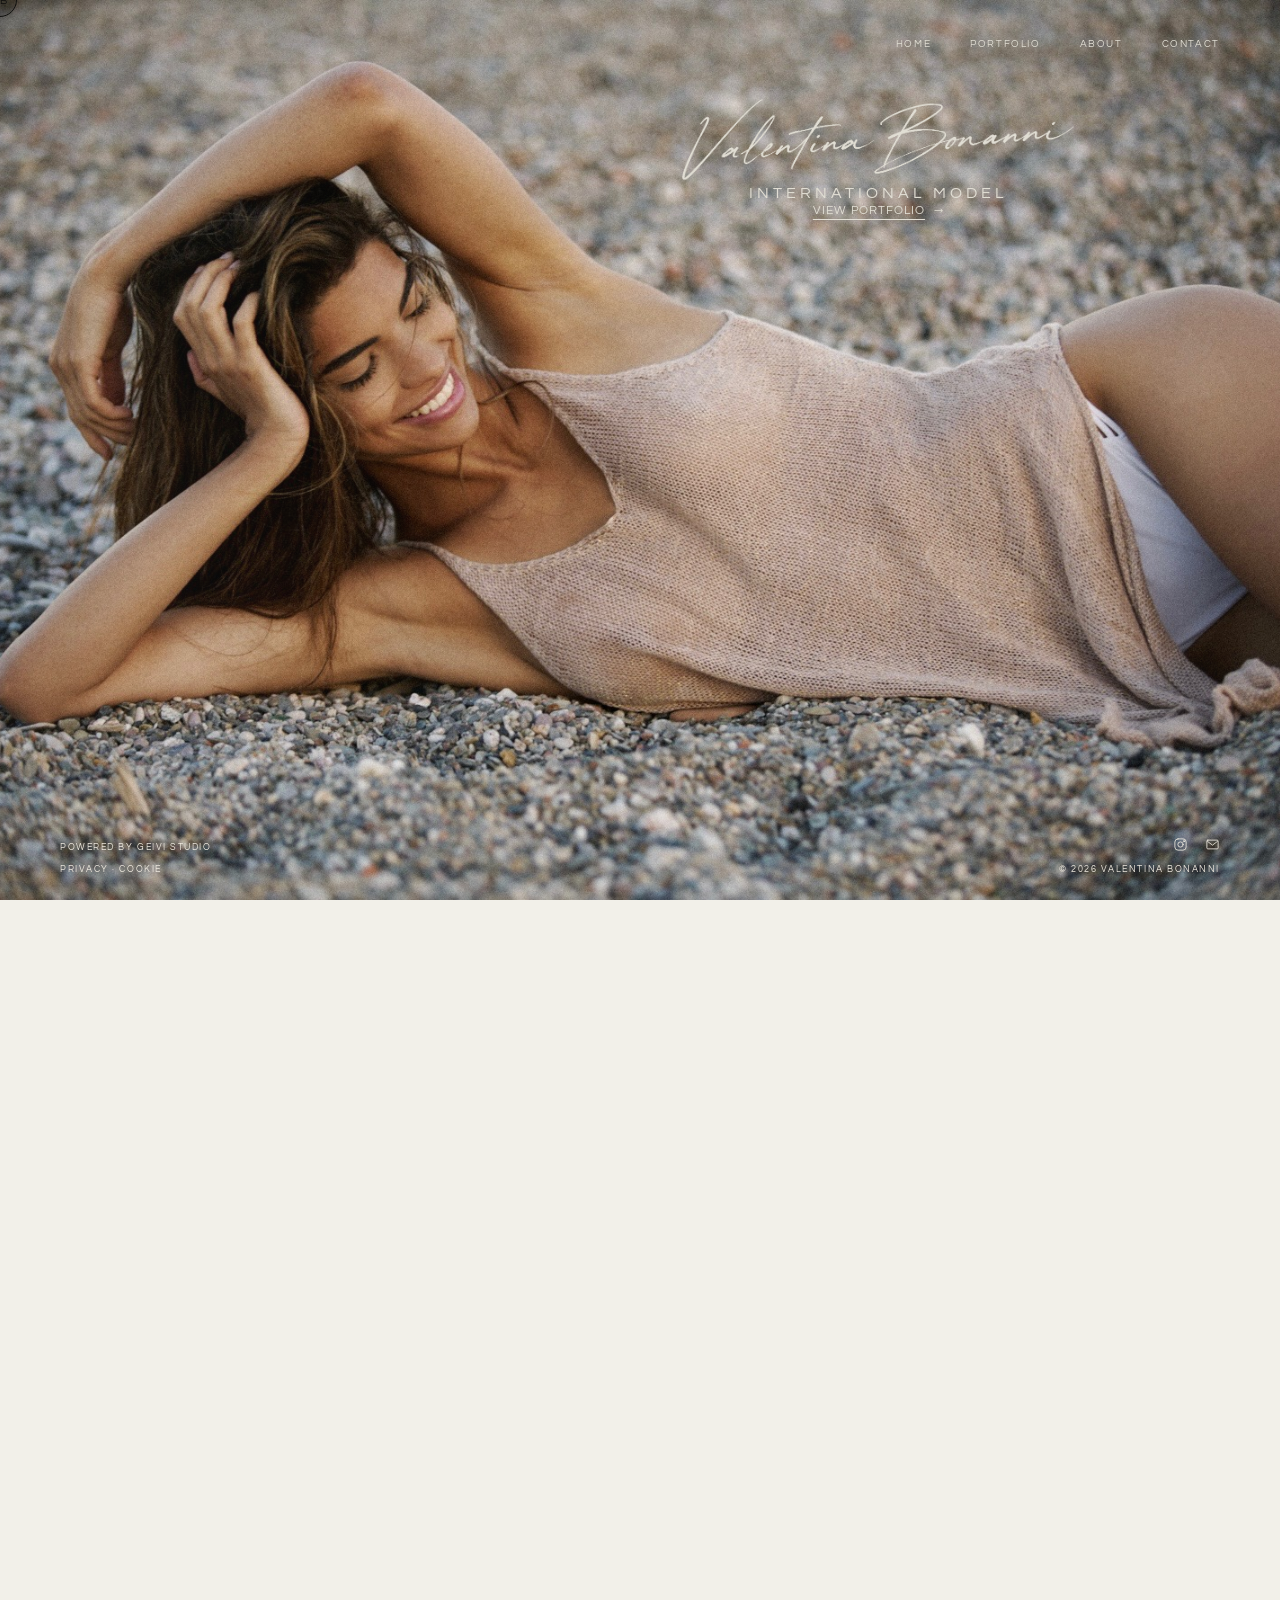
==== commit 0126af9f: "fix responsive grande schermo" ====
--- a/index.html
+++ b/index.html
@@ -25,7 +25,7 @@
       }
 
       .home-body .cta {
-        font-size: 12px;
+        font-size: 10px;
         opacity: 0.6;
       }
     }
--- a/css/style.css
+++ b/css/style.css
@@ -4177,6 +4177,7 @@
     font-size: 15.5px;
     line-height: 1.2;
     white-space: nowrap;
+    letter-spacing: 4px;
   }
 
   .home-body .home-hero>.home-identity .home-identity-cta {
@@ -6036,7 +6037,7 @@
   width: 100%;
   height: 100%;
   object-fit: cover;
-  filter: grayscale(1) brightness(.78);
+  filter: grayscale(0.9) brightness(.90);
   transform: scale(1);
   transition: transform .9s cubic-bezier(.22,.61,.36,1), filter .75s cubic-bezier(.22,.61,.36,1);
   will-change: transform;
@@ -6101,7 +6102,8 @@
     font-size: 16px;
   }
   .home-body .home-editorial-panel .home-editorial-cover > img {
-    filter: grayscale(1) brightness(.84);
+    filter: grayscale(0.9) brightness(.90);
+    object-position: top;
   }
 }
 @media (prefers-reduced-motion: reduce) {
@@ -6118,3 +6120,62 @@
 /* Safari: promote scroll-driven panels to compositor layers. */
 .home-body .home-editorial-panel { backface-visibility:hidden; }
 .home-body .home-final-panel { backface-visibility:hidden; }
+
+/* V116 — Desktop/tablet: both portraits span the actual content area between
+   the header bottom edge and the footer top border. The main element is the
+   shared positioning reference; mobile's established layout is untouched. */
+@media (min-width: 801px) {
+  body.about-body .about-shell,
+  body.contact-body .contact-shell {
+    min-height: 100vh;
+    min-height: 100svh;
+  }
+
+  body.about-body .about-page,
+  body.contact-body .contact-page {
+    position: relative !important;
+    min-height: 0;
+  }
+
+  /* ABOUT: portrait is anchored to both edges, preserving its aspect ratio. */
+  body.about-body .about-model-desktop {
+    position: absolute !important;
+    top: 0 !important;
+    bottom: 0 !important;
+    height: 100% !important;
+    width: auto !important;
+    max-width: none !important;
+    right: 50% !important;
+    left: auto !important;
+    object-fit: contain !important;
+    object-position: bottom center !important;
+    margin: 0 !important;
+  }
+
+  /* CONTACT: keep the portrait aligned with the centered composition,
+     but size the actual image by the header-to-footer distance. */
+  body.contact-body .contact-photo {
+    position: absolute !important;
+    top: 0 !important;
+    bottom: 0 !important;
+    height: 100% !important;
+    width: 53.3% !important;
+    right: 0 !important;
+    margin-right: 19% !important;
+    overflow: visible !important;
+    pointer-events: none !important;
+  }
+  body.contact-body .contact-photo img {
+    position: absolute !important;
+    top: 0 !important;
+    bottom: 0 !important;
+    right: 0 !important;
+    left: auto !important;
+    display: block !important;
+    height: 100% !important;
+    width: auto !important;
+    max-width: none !important;
+    object-fit: contain !important;
+    margin: 0 !important;
+  }
+}
--- a/css/responsive.css
+++ b/css/responsive.css
@@ -686,8 +686,9 @@
   }
 
   .about-copy-title {
-    font-size: 10px;
+    font-size: 12px;
     margin-bottom: 11px;
+    letter-spacing: 3px;
   }
 }
 
@@ -1222,7 +1223,7 @@
 @media (max-width: 480px) {
   .home-body .home-copy {
     right: 7vw;
-    top: 71%;
+    top: 75%;
     left: 14%;
     width: auto;
   }
@@ -1995,8 +1996,8 @@
     right: var(--contact-anchor-mobile-right) !important;
     bottom: 0 !important;
     top: auto !important;
-    left: 105px !important;
-    width: 320px !important;
+    left: 110px !important;
+    width: 300px !important;
     height: auto !important;
     min-height: 0 !important;
     max-width: none !important;
@@ -2194,7 +2195,7 @@
     display: block !important;
     position: absolute !important;
     top: var(--represented-title-from-map-top) !important;
-    left: 50px !important;
+    left: 0px !important;
     z-index: 12 !important;
     margin: 0 !important;
     padding: 0 !important;
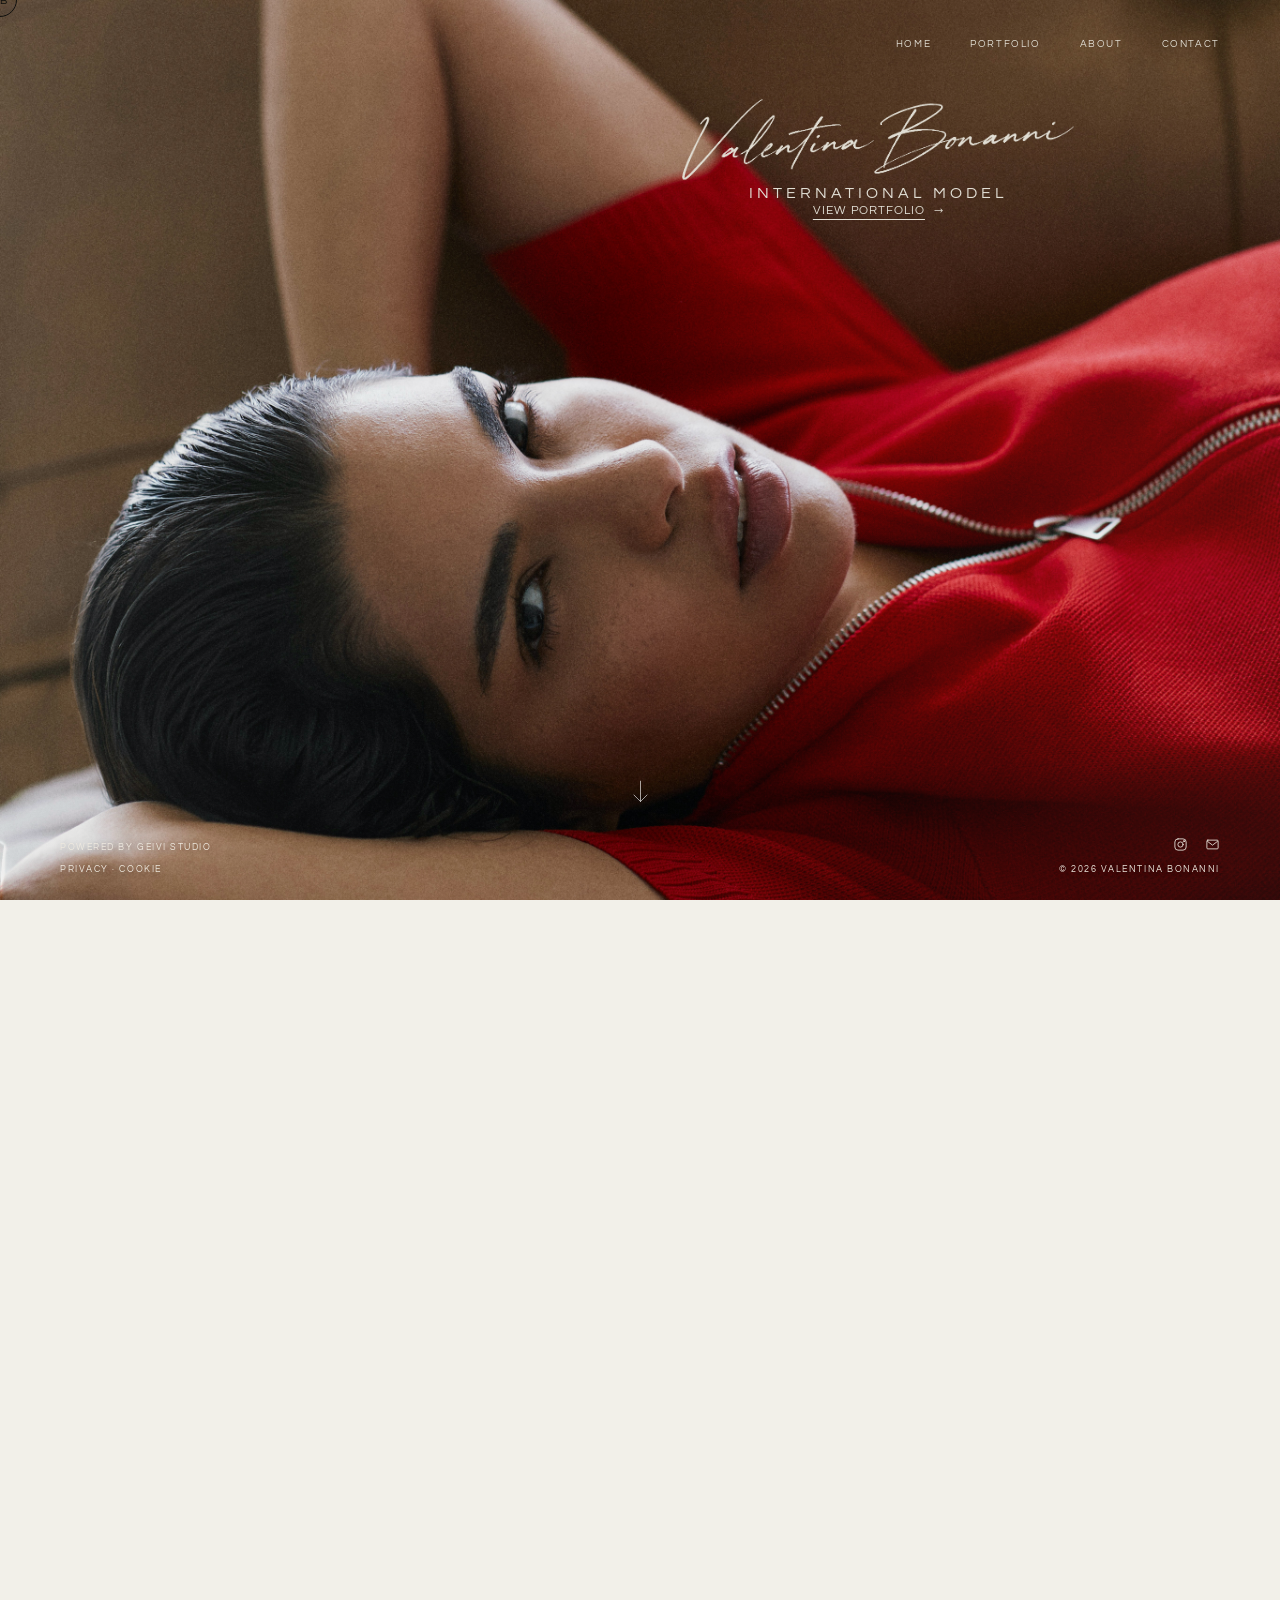
==== commit e62d884f: "colori blocco home" ====
--- a/index.html
+++ b/index.html
@@ -72,6 +72,9 @@
       <span class="home-copyright">© 2026 VALENTINA BONANNI</span>
     </div>
   </main>
+  <button class="home-scroll-cue" type="button" aria-label="Scorri verso il basso per vedere le collezioni">
+    <svg viewBox="0 0 32 42" aria-hidden="true" focusable="false"><path d="M16 3v31m-10-10 10 10 10-10" /></svg>
+  </button>
   <section class="home-editorial-panel" aria-label="Portfolio categories">
     <a class="home-editorial-cover" href="fashion.html" aria-label="Fashion"><img data-home-panel="fashion" alt="Fashion" /><div class="cover-label"><span data-i18n="portfolio.fashion">FASHION</span></div></a>
     <a class="home-editorial-cover" href="commercial.html" aria-label="Commercial"><img data-home-panel="commercial" alt="Commercial" /><div class="cover-label"><span data-i18n="portfolio.commercial">COMMERCIAL</span></div></a>
@@ -79,6 +82,7 @@
     <a class="home-editorial-cover" href="digitals.html" aria-label="Digitals"><img data-home-panel="digitals" alt="Digitals" /><div class="cover-label"><span data-i18n="portfolio.digitals">DIGITALS</span></div></a>
   </section>
   <section class="home-final-panel" aria-label="Final editorial image">
+    <div class="home-final-identity"></div>
     <div class="home-final-footer"></div>
   </section>
   </div>
--- a/css/style.css
+++ b/css/style.css
@@ -285,6 +285,10 @@
   letter-spacing: .05em;
   color: #514f49;
   text-align: justify;
+
+}
+.about-copy p {
+  font-size: 15px !important;
 }
 
 .measurements {
@@ -1094,6 +1098,8 @@
   max-width: 55%;
   height: auto;
   margin-top: 28px;
+  margin-bottom: 10px;
+  margin-left: 60%;
   background: transparent;
   object-fit: contain
 }
@@ -1935,8 +1941,8 @@
 }
 
 .map-coordinate-stage .marker-madrid {
-  left: 25.5%;
-  top: 75.7%;
+  left: 34.5%;
+  top: 81.7%;
 }
 
 .map-coordinate-stage .marker-stockholm {
@@ -6041,6 +6047,7 @@
   transform: scale(1);
   transition: transform .9s cubic-bezier(.22,.61,.36,1), filter .75s cubic-bezier(.22,.61,.36,1);
   will-change: transform;
+  object-position: top;
 }
 .home-body .home-editorial-panel .home-editorial-cover::after {
   content: "";
@@ -6102,8 +6109,7 @@
     font-size: 16px;
   }
   .home-body .home-editorial-panel .home-editorial-cover > img {
-    filter: grayscale(0.9) brightness(.90);
-    object-position: top;
+    filter: grayscale(0.3) brightness(1);
   }
 }
 @media (prefers-reduced-motion: reduce) {
@@ -6140,7 +6146,7 @@
   /* ABOUT: portrait is anchored to both edges, preserving its aspect ratio. */
   body.about-body .about-model-desktop {
     position: absolute !important;
-    top: 0 !important;
+    /*top: 0 !important;*/
     bottom: 0 !important;
     height: 100% !important;
     width: auto !important;
@@ -6179,3 +6185,150 @@
     margin: 0 !important;
   }
 }
+
+/* Final Hero — desktop: same signature, role and CTA as the opening Hero. */
+@media (min-width: 801px) {
+  .home-body .home-final-panel .home-final-identity {
+    position: absolute;
+    inset: 0;
+    z-index: 3;
+    pointer-events: none;
+  }
+  .home-body .home-final-panel .home-final-identity > .home-identity {
+    position: absolute;
+    top: 120px;
+    left: 23%;
+    width: 400px;
+    margin: 0;
+    z-index: 6;
+    display: flex;
+    flex-direction: column;
+    align-items: center;
+    pointer-events: auto;
+  }
+  .home-body .home-final-panel .home-final-identity .logo-signature {
+    display: block;
+    width: 400px;
+    margin: 0;
+  }
+  .home-body .home-final-panel .home-final-identity .home-identity-copy {
+    width: 100%;
+    margin-top: 0;
+    display: flex;
+    flex-direction: column;
+    align-items: center;
+    text-align: center;
+    color: #e1ded4;
+  }
+  .home-body .home-final-panel .home-final-identity .home-role {
+    display: block;
+    width: max-content;
+    margin: 0 auto;
+    font-weight: 300;
+    font-size: 15.5px;
+    line-height: 1.2;
+    white-space: nowrap;
+    letter-spacing: 4px;
+  }
+  .home-body .home-final-panel .home-final-identity .home-identity-cta {
+    display: flex;
+    width: max-content;
+    margin: 0 auto;
+    align-items: center;
+    justify-content: center;
+    gap: 9px;
+    font-weight: 300;
+    font-size: 11.7px;
+    line-height: 1.2;
+    white-space: nowrap;
+    transition: opacity .25s ease, gap .25s ease;
+  }
+  .home-body .home-final-panel .home-final-identity .home-identity-cta:hover {
+    opacity: .62;
+    gap: 13px;
+  }
+}
+@media (max-width: 800px) {
+  .home-body .home-final-panel .home-final-identity { display: none; }
+}
+
+/* V117 — Final Hero identity: exact desktop geometry of the opening Home hero.
+   Both are positioned relative to the same full-viewport scroll stage. */
+@media (min-width: 801px) {
+  .home-body .home-final-panel .home-final-identity > .home-identity {
+    top: 95px;
+    left: 53%;
+    width: 400px;
+  }
+}
+
+/* V117 — About desktop handwriting: attached to the centered composition,
+   centered in the space between the silhouette (right edge at 50% of the
+   stage) and the biography column (left edge at 50% + half the grid gap).
+   It does not use viewport coordinates and thus stays with both elements. */
+@media (min-width: 801px) {
+  body.about-body .about-top { position: relative; }
+  body.about-body .about-photo > .about-handwriting-overlay {
+    /* The left column ends at the grid midpoint minus half the 60px gap. */
+    position: absolute !important;
+    left: calc(100% + 0px) !important;
+    top: 70% !important;
+    transform: translate(-50%, -50%) !important;
+    width: clamp(130px, 13vw, 225px) !important;
+    height: auto !important;
+    max-height: 72% !important;
+    object-fit: contain !important;
+    object-position: center !important;
+    margin: 0 !important;
+    pointer-events: none !important;
+  }
+}
+
+/* Temporary gallery photo IDs for editorial reordering — desktop and mobile */
+.gallery[data-gallery] .gallery-item { position: relative; }
+.gallery[data-gallery] .gallery-item .gallery-id-badge {
+  position: absolute; top: 12px; left: 12px; z-index: 8;
+  display: inline-flex; align-items: center; justify-content: center;
+  min-width: 34px; min-height: 34px; padding: 5px 9px;
+  box-sizing: border-box; border-radius: 3px;
+  background: rgba(12,12,12,.84); color: #fff;
+  font: 600 14px/1.1 Arial, sans-serif !important;
+  letter-spacing: 0; text-align: center;
+  pointer-events: none; user-select: none;
+}
+@media (max-width: 800px) {
+  .gallery[data-gallery] .gallery-item .gallery-id-badge {
+    top: 8px; left: 8px; min-width: 30px; min-height: 30px;
+    padding: 4px 7px; font-size: 13px !important;
+  }
+}
+
+/* Home: minimal scroll hint, visible only on the opening hero. */
+.home-body .home-scroll-cue {
+  position:absolute; left:50%; bottom:82px; z-index:4;
+  transform:translateX(-50%); display:flex; align-items:center; justify-content:center;
+  width:42px; height:50px; padding:6px; border:0; background:transparent;
+  color:#fff; opacity:.82; cursor:pointer;
+  transition:opacity .35s ease, visibility .35s ease;
+}
+.home-body .home-scroll-cue svg {
+  display:block; width:21px; height:34px; fill:none;
+  stroke:currentColor; stroke-width:1.15; stroke-linecap:round; stroke-linejoin:round;
+  animation:home-cue-float 2.5s ease-in-out infinite;
+}
+@keyframes home-cue-float { 0%,100% { transform:translateY(-3px); } 50% { transform:translateY(4px); } }
+.home-body .home-scroll-cue:hover { opacity:1; }
+.home-body .home-scroll-cue:focus-visible { outline:1px solid currentColor; outline-offset:3px; }
+.home-body .home-scroll-track.home-scroll-active .home-scroll-cue { opacity:0; visibility:hidden; pointer-events:none; }
+@media (max-width:800px) {
+  .home-body .home-scroll-cue { bottom:75px; width:38px; height:46px; }
+  .home-body .home-scroll-cue svg { width:19px; height:31px; }
+}
+@media (prefers-reduced-motion:reduce) { .home-body .home-scroll-cue svg { animation:none; } }
+/* Desktop: Portfolio covers reveal their original full colour on hover. */
+@media (min-width:801px) {
+  .home-body .home-editorial-panel .home-editorial-cover:hover > img,
+  .home-body .home-editorial-panel .home-editorial-cover:focus-visible > img {
+    filter:grayscale(0) brightness(1);
+  }
+}
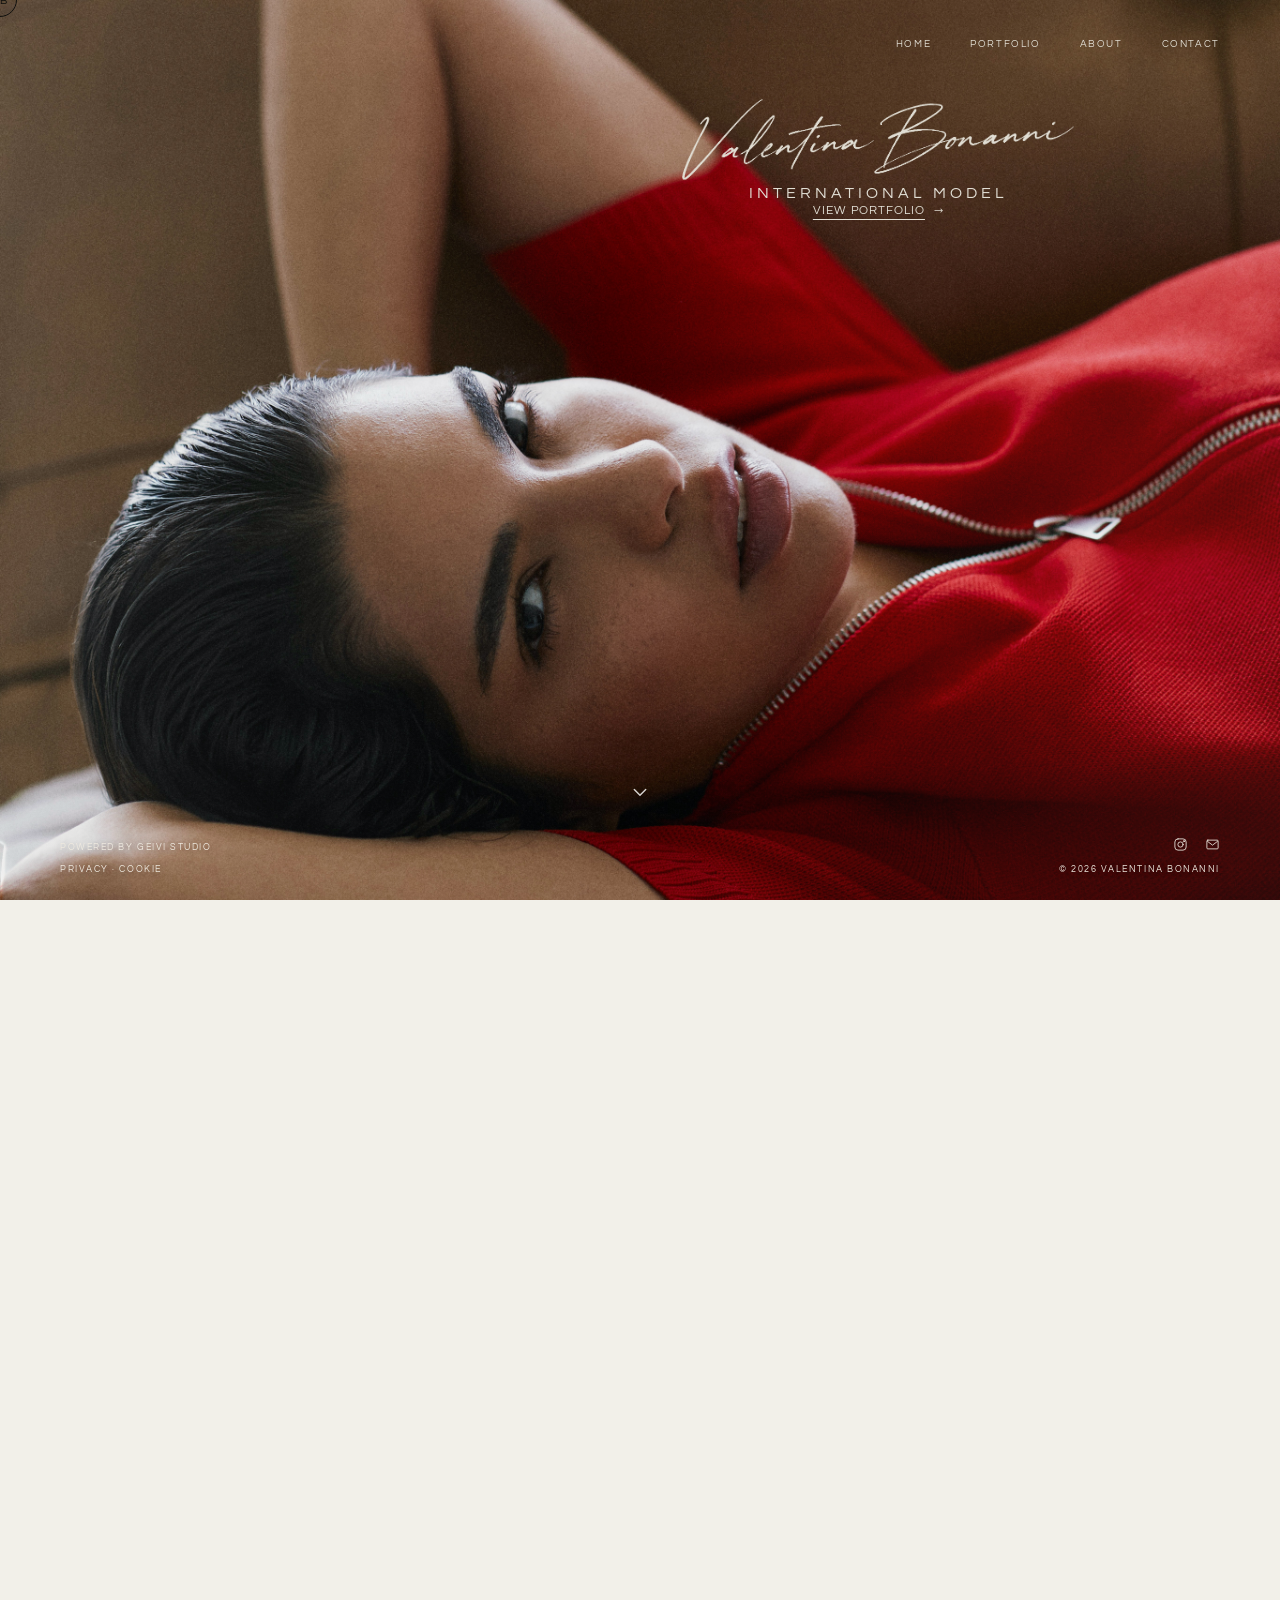
==== commit 0fde2508: "aggiunta immagini commercial e soluzione about mobile" ====
--- a/index.html
+++ b/index.html
@@ -73,7 +73,7 @@
     </div>
   </main>
   <button class="home-scroll-cue" type="button" aria-label="Scorri verso il basso per vedere le collezioni">
-    <svg viewBox="0 0 32 42" aria-hidden="true" focusable="false"><path d="M16 3v31m-10-10 10 10 10-10" /></svg>
+    <svg viewBox="0 0 32 42" aria-hidden="true" focusable="false"><path d="M6 15l10 10 10-10" /></svg>
   </button>
   <section class="home-editorial-panel" aria-label="Portfolio categories">
     <a class="home-editorial-cover" href="fashion.html" aria-label="Fashion"><img data-home-panel="fashion" alt="Fashion" /><div class="cover-label"><span data-i18n="portfolio.fashion">FASHION</span></div></a>
--- a/css/style.css
+++ b/css/style.css
@@ -6109,7 +6109,7 @@
     font-size: 16px;
   }
   .home-body .home-editorial-panel .home-editorial-cover > img {
-    filter: grayscale(0.3) brightness(1);
+    filter: grayscale(0) brightness(1);
   }
 }
 @media (prefers-reduced-motion: reduce) {
@@ -6313,7 +6313,7 @@
 }
 .home-body .home-scroll-cue svg {
   display:block; width:21px; height:34px; fill:none;
-  stroke:currentColor; stroke-width:1.15; stroke-linecap:round; stroke-linejoin:round;
+  stroke:currentColor; stroke-width:2.5px; stroke-linecap:round; stroke-linejoin:round;
   animation:home-cue-float 2.5s ease-in-out infinite;
 }
 @keyframes home-cue-float { 0%,100% { transform:translateY(-3px); } 50% { transform:translateY(4px); } }
@@ -6322,7 +6322,7 @@
 .home-body .home-scroll-track.home-scroll-active .home-scroll-cue { opacity:0; visibility:hidden; pointer-events:none; }
 @media (max-width:800px) {
   .home-body .home-scroll-cue { bottom:75px; width:38px; height:46px; }
-  .home-body .home-scroll-cue svg { width:19px; height:31px; }
+  .home-body .home-scroll-cue svg { width:30px; height:30px; margin-top: 100px;}
 }
 @media (prefers-reduced-motion:reduce) { .home-body .home-scroll-cue svg { animation:none; } }
 /* Desktop: Portfolio covers reveal their original full colour on hover. */
@@ -6332,3 +6332,18 @@
     filter:grayscale(0) brightness(1);
   }
 }
+
+/* V117 — HOME MOBILE: cover photographs always retain their original colours.
+   Desktop grayscale and colour-on-hover behaviour remain unchanged. */
+@media (max-width: 800px) {
+  .home-body .home-editorial-panel .home-editorial-cover > img {
+    filter: none !important;
+    -webkit-filter: none !important;
+  }
+}
+
+/* Scroll cue: chevron only (no vertical shaft), desktop and mobile. */
+.home-body .home-scroll-cue svg { width: 24px; height: 24px; }
+@media (max-width: 800px) {
+  .home-body .home-scroll-cue svg { width: 40px; height: 40px; margin-top: 0; }
+}
--- a/css/responsive.css
+++ b/css/responsive.css
@@ -1,6 +1,6 @@
 @media(max-width:800px) {
   .shell {
-    padding: 22px 20px 18px
+    padding: 22px 15px 18px
   }
 
   .menu-toggle {
@@ -366,7 +366,6 @@
   .about-inline-signature {
     width: 165px;
     max-width: 60%;
-    margin-top: 24px
   }
 
   .about-wrap>.measurements {
@@ -434,7 +433,7 @@
   .about-inline-signature {
     width: 120px;
     max-width: 80%;
-    margin-top: 18px
+    margin-left: 20%;
   }
 
   .contact-copy .script-title {
@@ -1006,8 +1005,8 @@
   }
 
   .map-coordinate-stage .marker-madrid {
-    left: 18.5%;
-    top: 84.7%;
+    left: 31.5%;
+    top: 81.7%;
   }
 
   .map-coordinate-stage .marker-stockholm {
@@ -1490,7 +1489,7 @@
 @media (max-width: 480px) {
   .about-top {
     gap: 40px;
-    margin-top: 40px;
+    margin-top: 0px;
   }
 }
 
@@ -2084,7 +2083,7 @@
 @media (max-width: 800px) {
   
   body.about-body {
-    --about-model-mobile-left: 2px;
+    --about-model-mobile-left: 1px;
     --about-model-mobile-width: 66vw;
   }
   body.about-body .about-copy {
@@ -2114,7 +2113,7 @@
     content: "";
     float: left;
     width: 180px;
-    height: 20lh;
+    height: 22lh;
     shape-margin: 0;
     shape-outside: polygon(
       0 0,
@@ -2146,7 +2145,7 @@
 /* V110 — ABOUT MOBILE: abbassa SOLO il blocco About Me, senza muovere la modella. */
 @media (max-width: 800px) {
   body.about-body .about-copy {
-    --about-copy-mobile-offset: 160px; /* MODIFICA SOLO QUESTO VALORE per alzare/abbassare About Me */
+    --about-copy-mobile-offset: 200px; /* MODIFICA SOLO QUESTO VALORE per alzare/abbassare About Me */
     transform: translateY(var(--about-copy-mobile-offset));
   }
 }
@@ -2164,10 +2163,6 @@
   body.about-body {
     --about-signature-gap: 10px;          /* distanza tra body About e firma */
     --represented-map-top-gap: 30px;      /* distanza tra REPRESENTED BY e border-top della mappa */
-  }
-
-  body.about-body .about-inline-signature {
-    margin-top: var(--about-signature-gap) !important;
   }
 
   body.about-body .representation > .about-copy-title {
@@ -2232,3 +2227,100 @@
     font-size: 16px;
   }
 }
+
+/* About mobile restoration: independent of the centered desktop composition.
+   Keep the original two-column editorial layout and the silhouette attached
+   to the representation-map edge, without stretching the left empty column. */
+@media (max-width: 800px) {
+  body.about-body .about-page { width: 100% !important; max-width: none !important; min-height: 0 !important; }
+  body.about-body .about-top {
+    display: grid !important;
+    grid-template-columns: minmax(0, .92fr) minmax(0, 1.08fr) !important;
+    gap: 22px !important;
+    align-items: start !important;
+    min-height: 0 !important;
+    max-width: none !important;
+  }
+  body.about-body .about-right { display: contents !important; }
+  body.about-body .about-photo { grid-column: 1; height: auto !important; min-height: 0 !important; }
+  body.about-body .about-copy { grid-column: 2; min-width: 0; }
+  body.about-body .about-copy p[data-i18n="about.body"] {
+    text-justify: auto !important;
+    word-spacing: normal !important;
+    overflow-wrap: normal;
+    font-size: clamp(10px, 2vw, 13px) !important;
+    line-height: 1.7 !important;
+    letter-spacing: .015em !important;
+  }
+  body.about-body .about-top .representation {
+    grid-column: 1 / -1;
+    width: 100%;
+    min-width: 0;
+  }
+  body.about-body .about-model-desktop { display: none !important; }
+  body.about-body .about-model-mobile { display: block !important; }
+}
+@media (max-width: 480px) {
+  body.about-body .about-top { gap: 20px !important; }
+}
+
+/* V117 — ABOUT MOBILE: actual gap between the biography's last line and signature.
+   Change ONLY --about-signature-distance below (0px = closest).
+   A flex column prevents margins and desktop positioning from interfering. */
+@media (max-width: 800px) {
+  body.about-body .about-copy {
+    --about-signature-distance: 4px;
+    display: flex !important;
+    flex-direction: column !important;
+    align-items: flex-start !important;
+    gap: var(--about-signature-distance) !important;
+  }
+  body.about-body .about-copy > p[data-i18n="about.body"] {
+    margin-bottom: 0 !important;
+  }
+  body.about-body .about-copy > .about-inline-signature {
+    margin-top: 0 !important;
+    margin-bottom: 0 !important;
+    flex: none !important;
+  }
+}
+
+/* V118 — ABOUT MOBILE: signature visually anchored to the end of the
+   biography, without contributing to grid height. Changing its distance
+   therefore cannot move representation-map or the silhouette. */
+@media (max-width: 800px) {
+  body.about-body .about-copy {
+    --signature-margin-top: -90px; /* negative = closer / overlapping text */
+    --signature-align: center;   /* left | center | right */
+    --signature-offset-x: 0px;
+    position: relative !important;
+    display: block !important;
+    min-width: 0;
+  }
+  body.about-body .about-copy > p[data-i18n="about.body"] {
+    margin: 0 !important;
+  }
+  body.about-body .about-copy > .about-signature-row {
+    position: absolute !important;
+    top: calc(100% + var(--signature-margin-top)) !important;
+    left: 0 !important;
+    right: 0 !important;
+    width: 100% !important;
+    height: auto !important;
+    margin: 0 !important;
+    padding: 0 !important;
+    text-align: var(--signature-align) !important;
+    transform: translateX(var(--signature-offset-x)) !important;
+    z-index: 2;
+  }
+  body.about-body .about-signature-row > .about-inline-signature {
+    position: static !important;
+    display: inline-block !important;
+    vertical-align: top !important;
+    width: 120px !important;
+    max-width: 80% !important;
+    height: auto !important;
+    margin: 0 !important;
+    transform: none !important;
+  }
+}
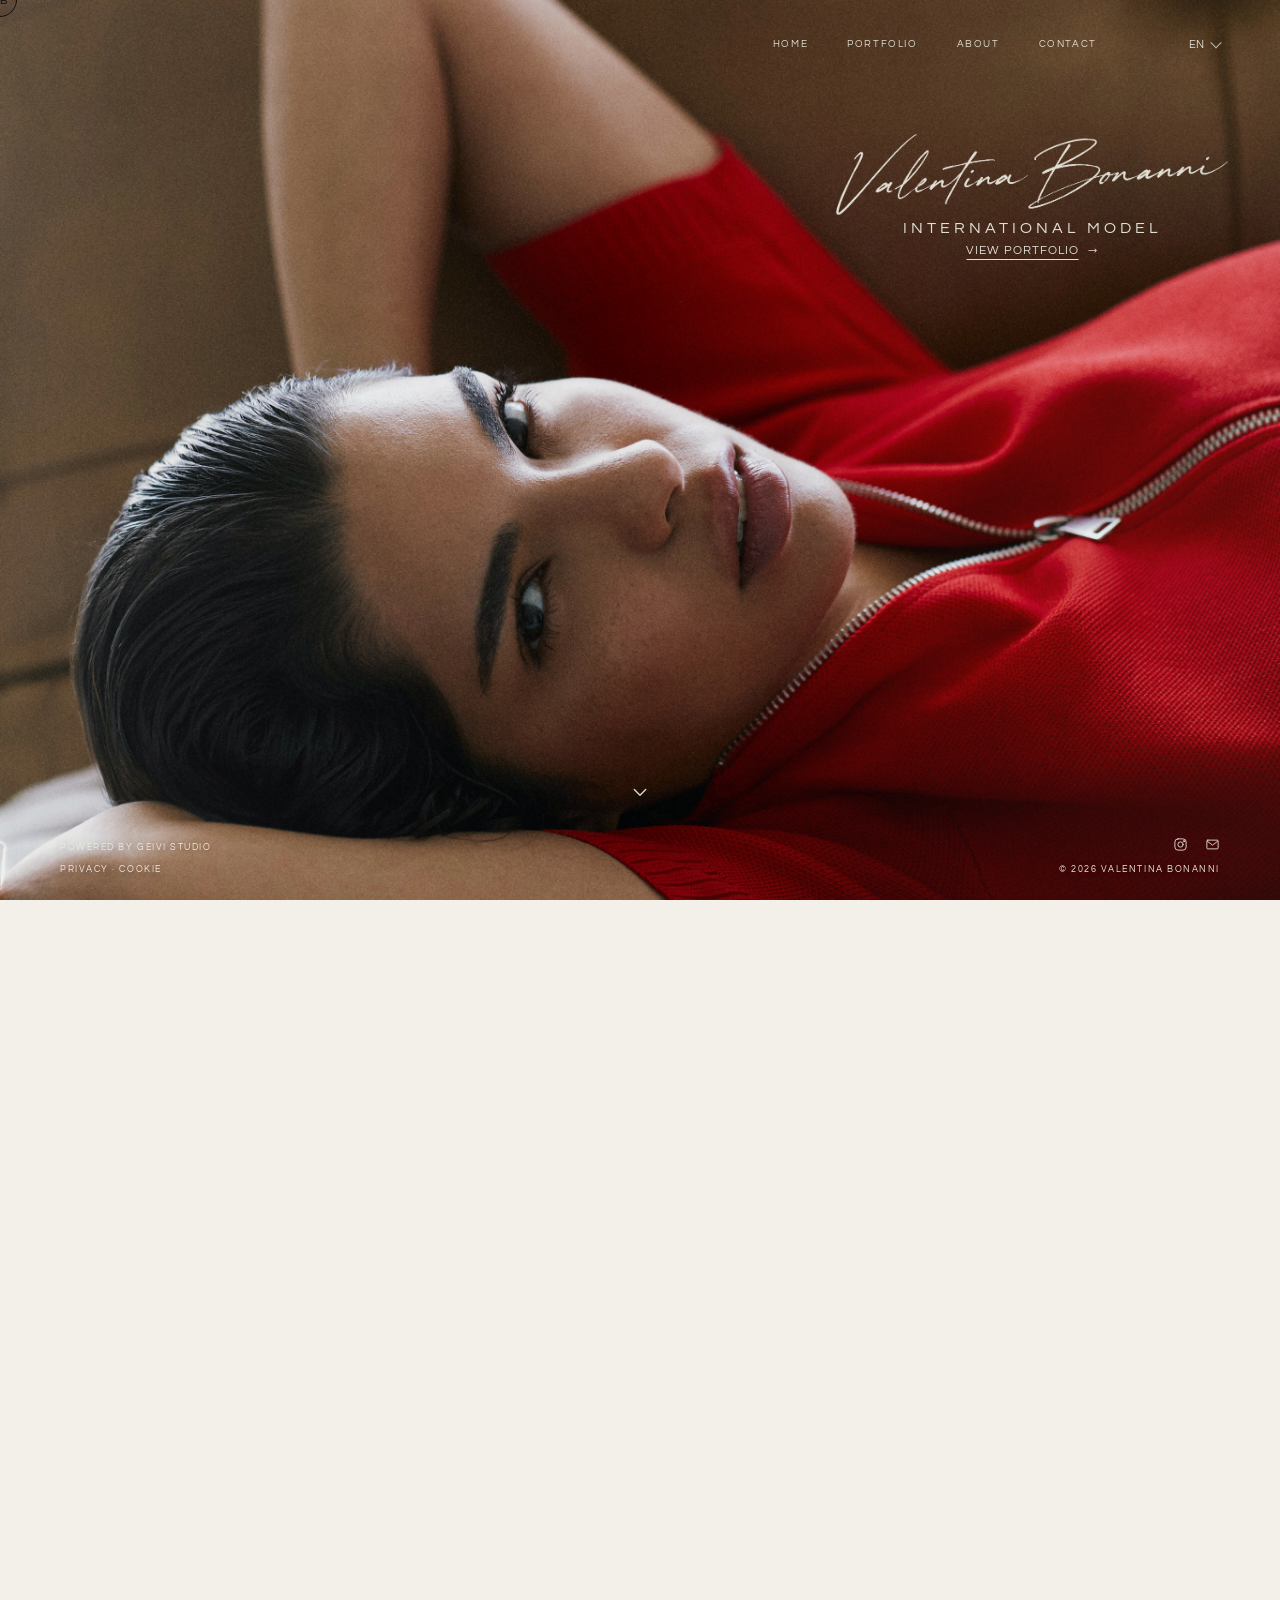
==== commit 7fe68eac: "aggiunta foto commerciali, risolto problema menu home e foto contact mobile" ====
--- a/index.html
+++ b/index.html
@@ -37,7 +37,7 @@
     <button aria-label="Menu" class="menu-toggle"><span></span><span></span></button>
     <nav class="nav"><a data-i18n="nav.home" href="index.html">HOME</a><a data-i18n="nav.portfolio"
         href="portfolio.html">PORTFOLIO</a><a data-i18n="nav.about" href="about.html">ABOUT</a><a
-        data-i18n="nav.contact" href="contact.html">CONTACT</a></nav>
+        data-i18n="nav.contact" href="contact.html">CONTACT</a><span class="lang"><button type="button" data-lang="it">IT</button><button type="button" data-lang="en">EN</button><button type="button" data-lang="es">ES</button><span class="lang-arrow" aria-hidden="true"></span></span></nav>
   </header>
   <div class="home-scroll-track">
   <div class="home-scroll-stage">
--- a/css/style.css
+++ b/css/style.css
@@ -3747,10 +3747,10 @@
   }
 }
 
-/* On extra-wide displays, scale from the hero height instead of continuing to enlarge with width. */
+/* On extra-wide displays, cover the entire hero area without side bands. */
 @media (min-width: 1600px) and (min-aspect-ratio: 16/9) {
   .home-body .home-hero {
-    background-size: auto 100%;
+    background-size: cover;
     background-position: center center;
     background-color: #1f1d1b;
   }
@@ -4189,7 +4189,7 @@
   .home-body .home-hero>.home-identity .home-identity-cta {
     display: flex;
     width: max-content;
-    margin: 0px auto 0;
+    margin: 5px auto 0;
     align-items: center;
     justify-content: center;
     gap: 9px;
@@ -4213,8 +4213,8 @@
 
   .home-body .home-hero>.home-identity {
     position: absolute;
-    top: 95px;
-    left: 53%;
+    top: 130px;
+    left: 65%;
     width: 400px;
     margin: 0;
     z-index: 6;
@@ -6347,3 +6347,121 @@
 @media (max-width: 800px) {
   .home-body .home-scroll-cue svg { width: 40px; height: 40px; margin-top: 0; }
 }
+
+/* V121 — HOME DESKTOP: opening and final hero share identical signature geometry.
+   Edit these values once to move both signatures together. Mobile untouched. */
+@media (min-width: 801px) {
+  .home-body .home-hero > .home-identity,
+  .home-body .home-final-panel .home-final-identity > .home-identity {
+    top: 130px;
+    left: 65%;
+    width: 400px;
+  }
+  .home-body .home-final-panel .home-final-identity .home-identity-cta {
+    margin: 5px auto 0;
+  }
+}
+
+/* V122 — ABOUT / CONTACT: centered desktop stage on wide viewports.
+   Only the content stage is constrained; header/footer remain full width.
+   Portrait anchors remain relative to their respective centered pages. */
+@media (min-width: 801px) {
+  body.about-body .about-shell > main.about-page {
+    display: block;
+    width: min(1400px, calc(100% - 80px)) !important;
+    max-width: 1400px !important;
+    margin-left: auto !important;
+    margin-right: auto !important;
+    box-sizing: border-box !important;
+  }
+  body.about-body .about-page > .about-top {
+    width: 100% !important;
+    max-width: 100% !important;
+    margin-left: auto !important;
+    margin-right: auto !important;
+    box-sizing: border-box !important;
+  }
+  body.contact-body .contact-shell > main.contact-page {
+    display: block;
+    width: min(1200px, calc(100% - 80px)) !important;
+    max-width: 1200px !important;
+    margin-left: auto !important;
+    margin-right: auto !important;
+    box-sizing: border-box !important;
+  }
+  body.contact-body .contact-page > .contact-mobile-layout {
+    width: 100% !important;
+    max-width: 100% !important;
+    margin-inline: auto !important;
+    box-sizing: border-box !important;
+  }
+  body.contact-body .contact-mobile-layout > .contact-wrap {
+    width: 100% !important;
+    max-width: 1050px !important;
+    margin-left: auto !important;
+    margin-right: auto !important;
+    box-sizing: border-box !important;
+  }
+}
+
+/* V123 — ABOUT / CONTACT desktop: center the COMPLETE visual composition.
+   Move the stage as one unit; do not alter any relative spacing between
+   model, typography, form, signature or map. Mobile is unchanged.
+   These offsets compensate for the asymmetric visual footprint of the
+   absolutely positioned cutout portraits inside the centered CSS stages. */
+@media (min-width: 801px) {
+  body.about-body {
+    --about-desktop-stage-shift-x: 40px;
+  }
+  body.contact-body {
+    --contact-desktop-stage-shift-x: 85px;
+  }
+  body.about-body .about-shell > main.about-page {
+    transform: translateX(var(--about-desktop-stage-shift-x)) !important;
+  }
+  body.contact-body .contact-shell > main.contact-page {
+    transform: translateX(var(--contact-desktop-stage-shift-x)) !important;
+  }
+}
+@media (min-width: 801px) and (max-width: 1399px) {
+  body.about-body { --about-desktop-stage-shift-x: 0px; }
+  body.contact-body { --contact-desktop-stage-shift-x: 0px; }
+}
+
+/* V124 — HOME DESKTOP: single source of truth for both hero identities.
+   The final identity is a clone of the initial one (js/home-scroll.js).
+   Change the custom properties below to reposition both together. */
+@media (min-width: 801px) {
+  .home-body {
+    --home-identity-top: 130px;
+    --home-identity-left: 65%;
+    --home-identity-width: 400px;
+  }
+  .home-body .home-hero > .home-identity,
+  .home-body .home-final-panel .home-final-identity > .home-identity {
+    top: var(--home-identity-top) !important;
+    left: var(--home-identity-left) !important;
+    width: var(--home-identity-width) !important;
+  }
+  /* Both use the same signature image and identical visual treatment. */
+  .home-body .home-hero > .home-identity .logo-signature,
+  .home-body .home-final-panel .home-final-identity > .home-identity .logo-signature {
+    width: 100%;
+    margin: 0;
+  }
+  .home-body .home-hero > .home-identity .logo-signature img,
+  .home-body .home-final-panel .home-final-identity > .home-identity .logo-signature img {
+    filter: none !important;
+    -webkit-filter: none !important;
+  }
+  .home-body .home-hero > .home-identity .home-identity-copy,
+  .home-body .home-final-panel .home-final-identity > .home-identity .home-identity-copy {
+    color: #e1ded4;
+  }
+  /* Match the navigation language control to the ivory Home header. */
+  .home-body .home-header .lang,
+  .home-body .home-header .lang button,
+  .home-body .home-header .lang button.active {
+    color: #e1ded4 !important;
+  }
+}
--- a/css/responsive.css
+++ b/css/responsive.css
@@ -539,7 +539,7 @@
 /* V22 — mobile only: CONTACT title full-width above the two-column content */
 @media(max-width:800px) {
   .contact-mobile-layout {
-    margin-top: 20px;
+    margin-top: 60px;
     margin-bottom: 28px;
   }
 
@@ -642,6 +642,16 @@
   .about-mobile-copy-title {
     display: none;
   }
+
+  .contact-form input,
+  .contact-form select,
+  .contact-form textarea {
+    font: 400 12px/1.6 'Space Mono', monospace;
+  }
+  .contact-form label>span {
+    font-size: 12px;
+  }
+
 }
 
 
@@ -685,7 +695,7 @@
   }
 
   .about-copy-title {
-    font-size: 12px;
+    font-size: 10px;
     margin-bottom: 11px;
     letter-spacing: 3px;
   }
@@ -2113,7 +2123,7 @@
     content: "";
     float: left;
     width: 180px;
-    height: 22lh;
+    height: 20lh;
     shape-margin: 0;
     shape-outside: polygon(
       0 0,
@@ -2145,7 +2155,7 @@
 /* V110 — ABOUT MOBILE: abbassa SOLO il blocco About Me, senza muovere la modella. */
 @media (max-width: 800px) {
   body.about-body .about-copy {
-    --about-copy-mobile-offset: 200px; /* MODIFICA SOLO QUESTO VALORE per alzare/abbassare About Me */
+    --about-copy-mobile-offset: 160px; /* MODIFICA SOLO QUESTO VALORE per alzare/abbassare About Me */
     transform: translateY(var(--about-copy-mobile-offset));
   }
 }
@@ -2290,7 +2300,7 @@
    therefore cannot move representation-map or the silhouette. */
 @media (max-width: 800px) {
   body.about-body .about-copy {
-    --signature-margin-top: -90px; /* negative = closer / overlapping text */
+    --signature-margin-top: -58px; /* negative = closer / overlapping text */
     --signature-align: center;   /* left | center | right */
     --signature-offset-x: 0px;
     position: relative !important;
@@ -2324,3 +2334,23 @@
     transform: none !important;
   }
 }
+
+
+/* V119 — CONTACT MOBILE: prevent horizontal page panning from the cutout.
+   Clip only the horizontal overflow; do not move or resize the silhouette. */
+@media (max-width: 800px) {
+  body.contact-body,
+  body.contact-body .contact-shell {
+    overflow-x: clip !important;
+  }
+}
+
+
+/* V120 — ABOUT MOBILE: prevent horizontal page panning without
+   changing the position or dimensions of the silhouette and map. */
+@media (max-width: 800px) {
+  body.about-body,
+  body.about-body .about-shell {
+    overflow-x: clip !important;
+  }
+}
